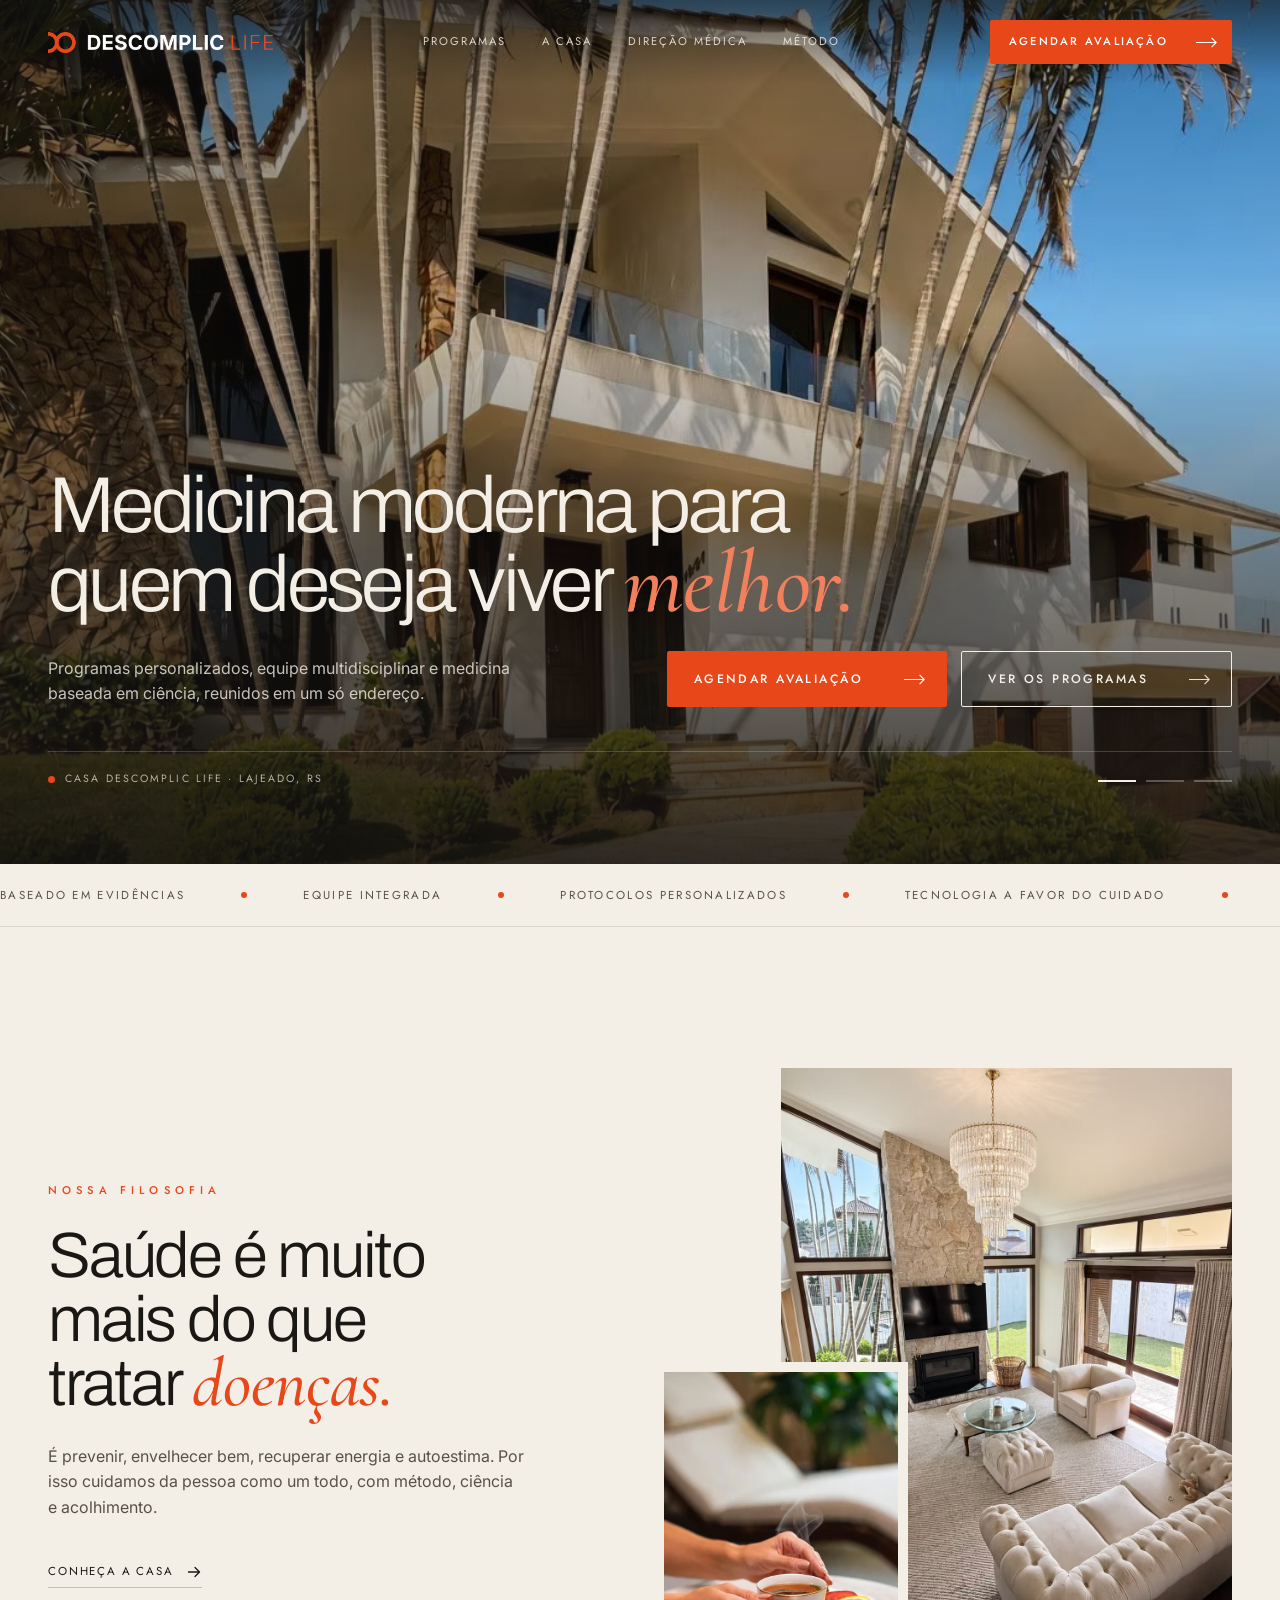
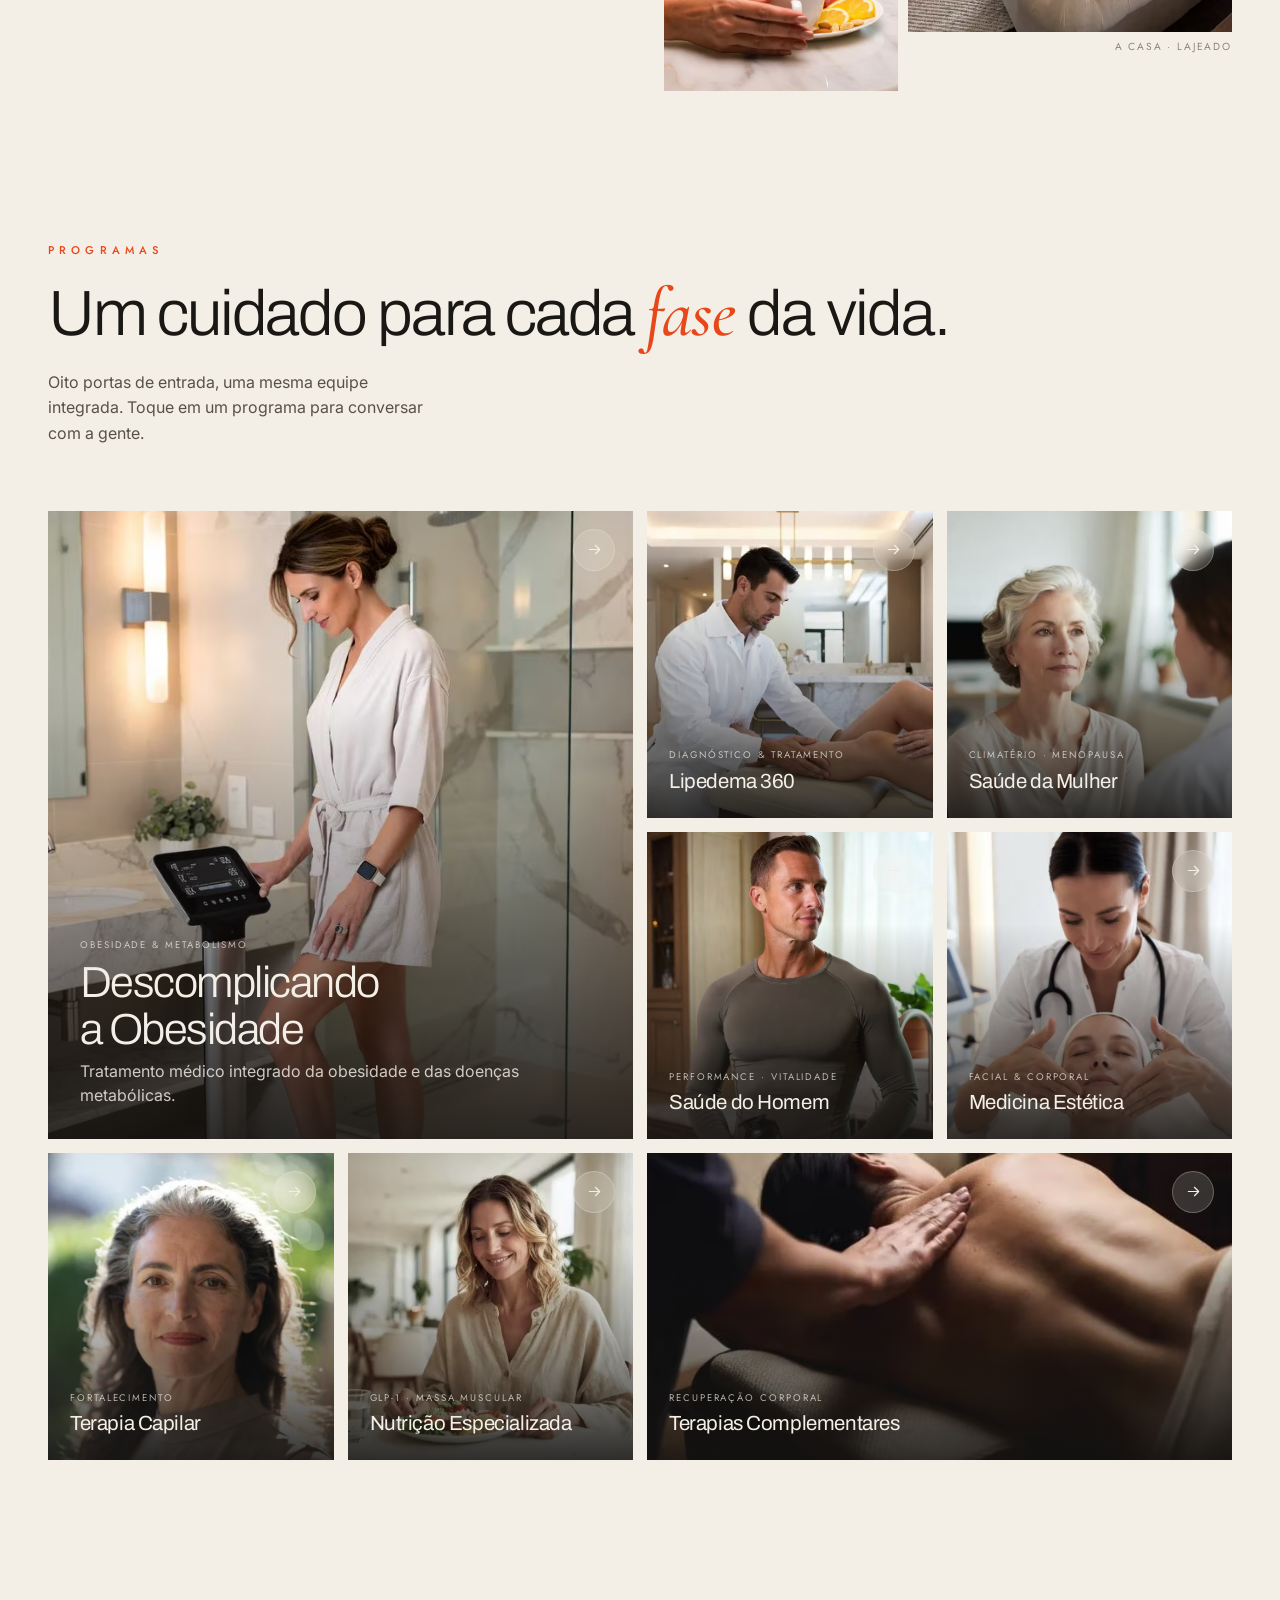
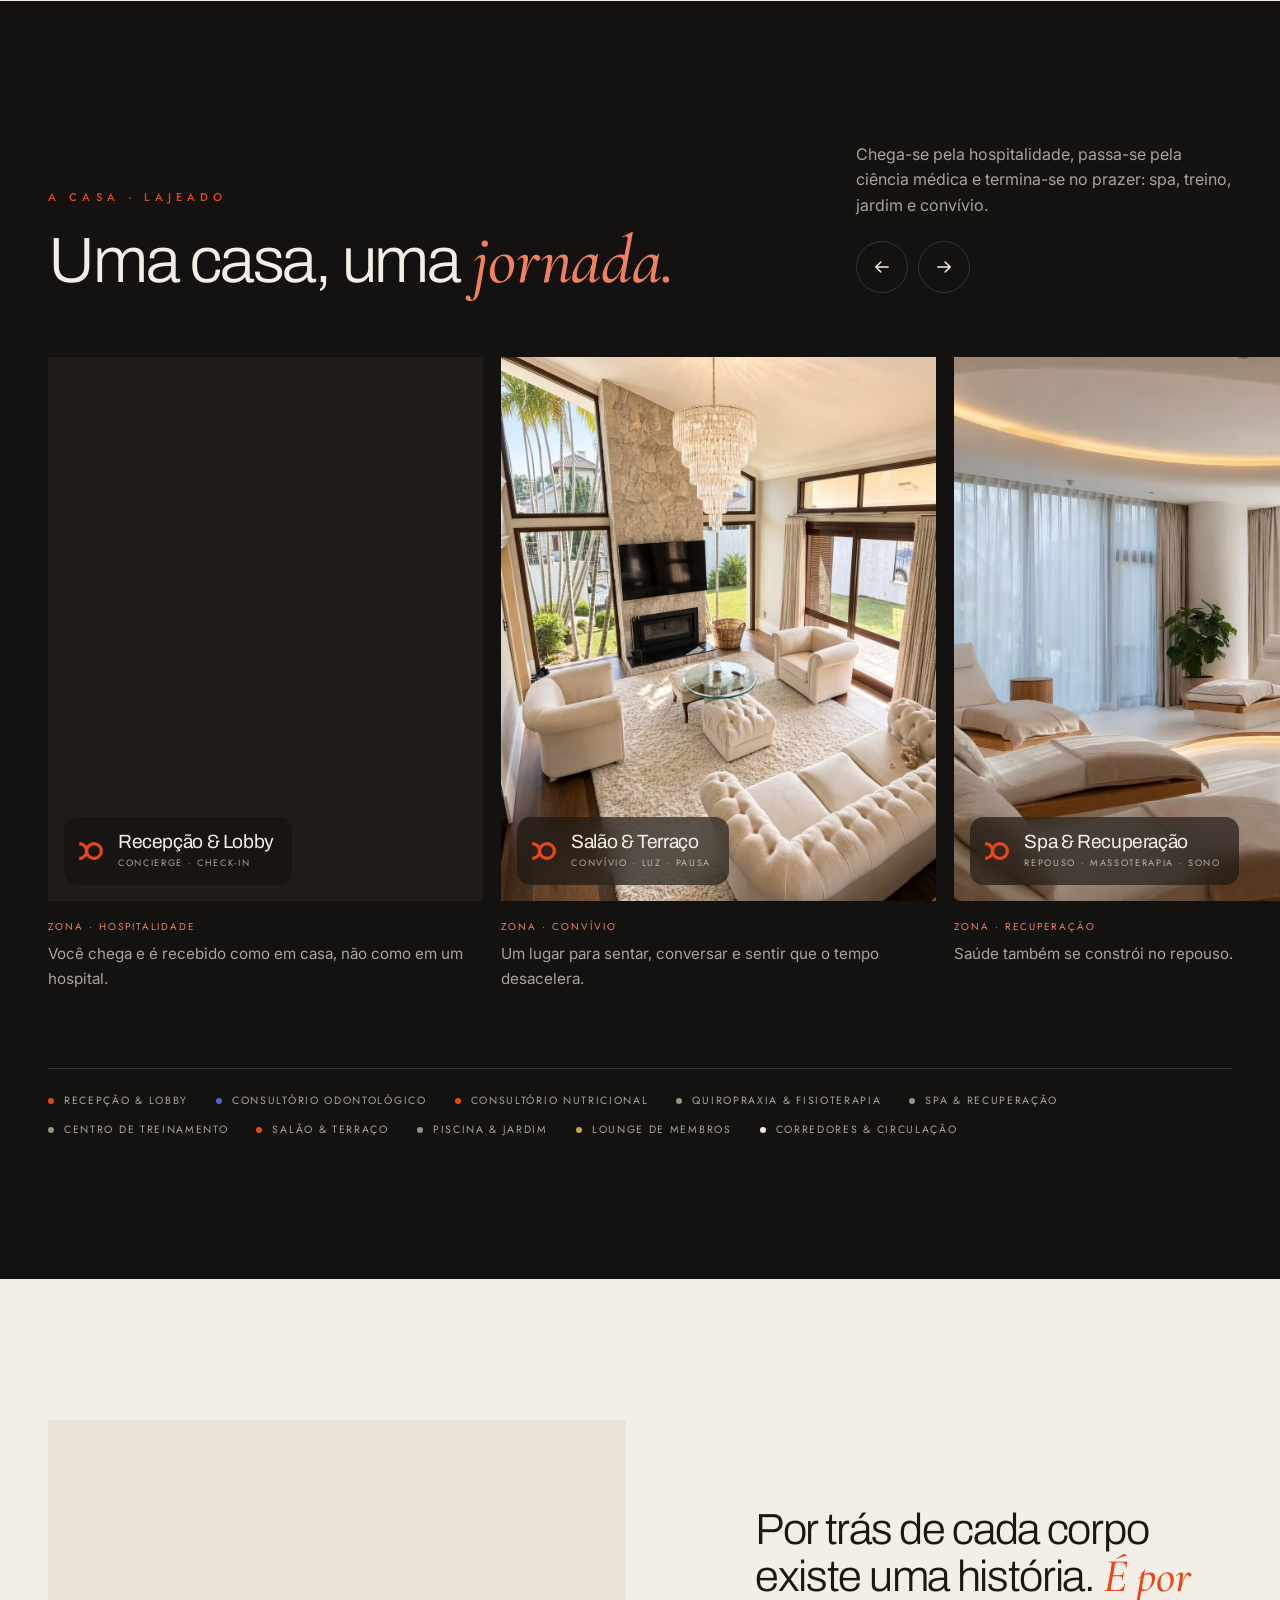
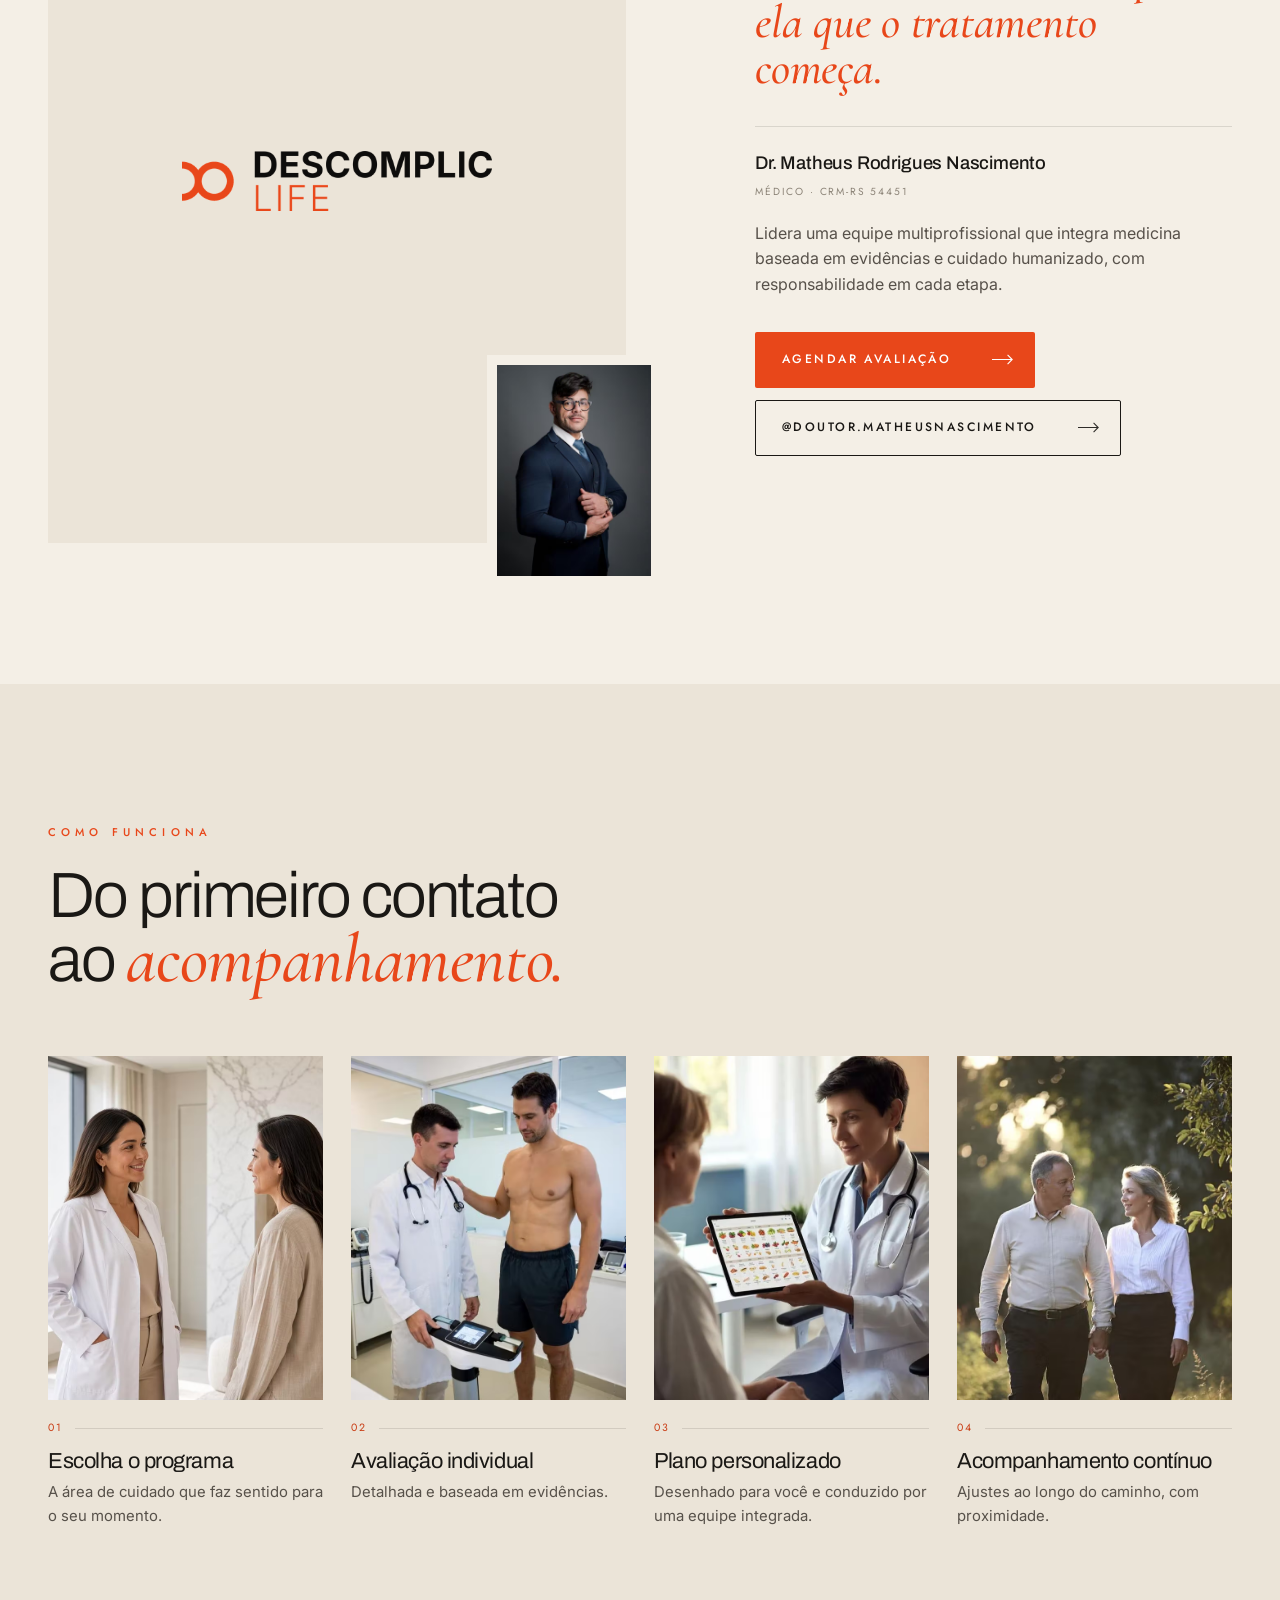
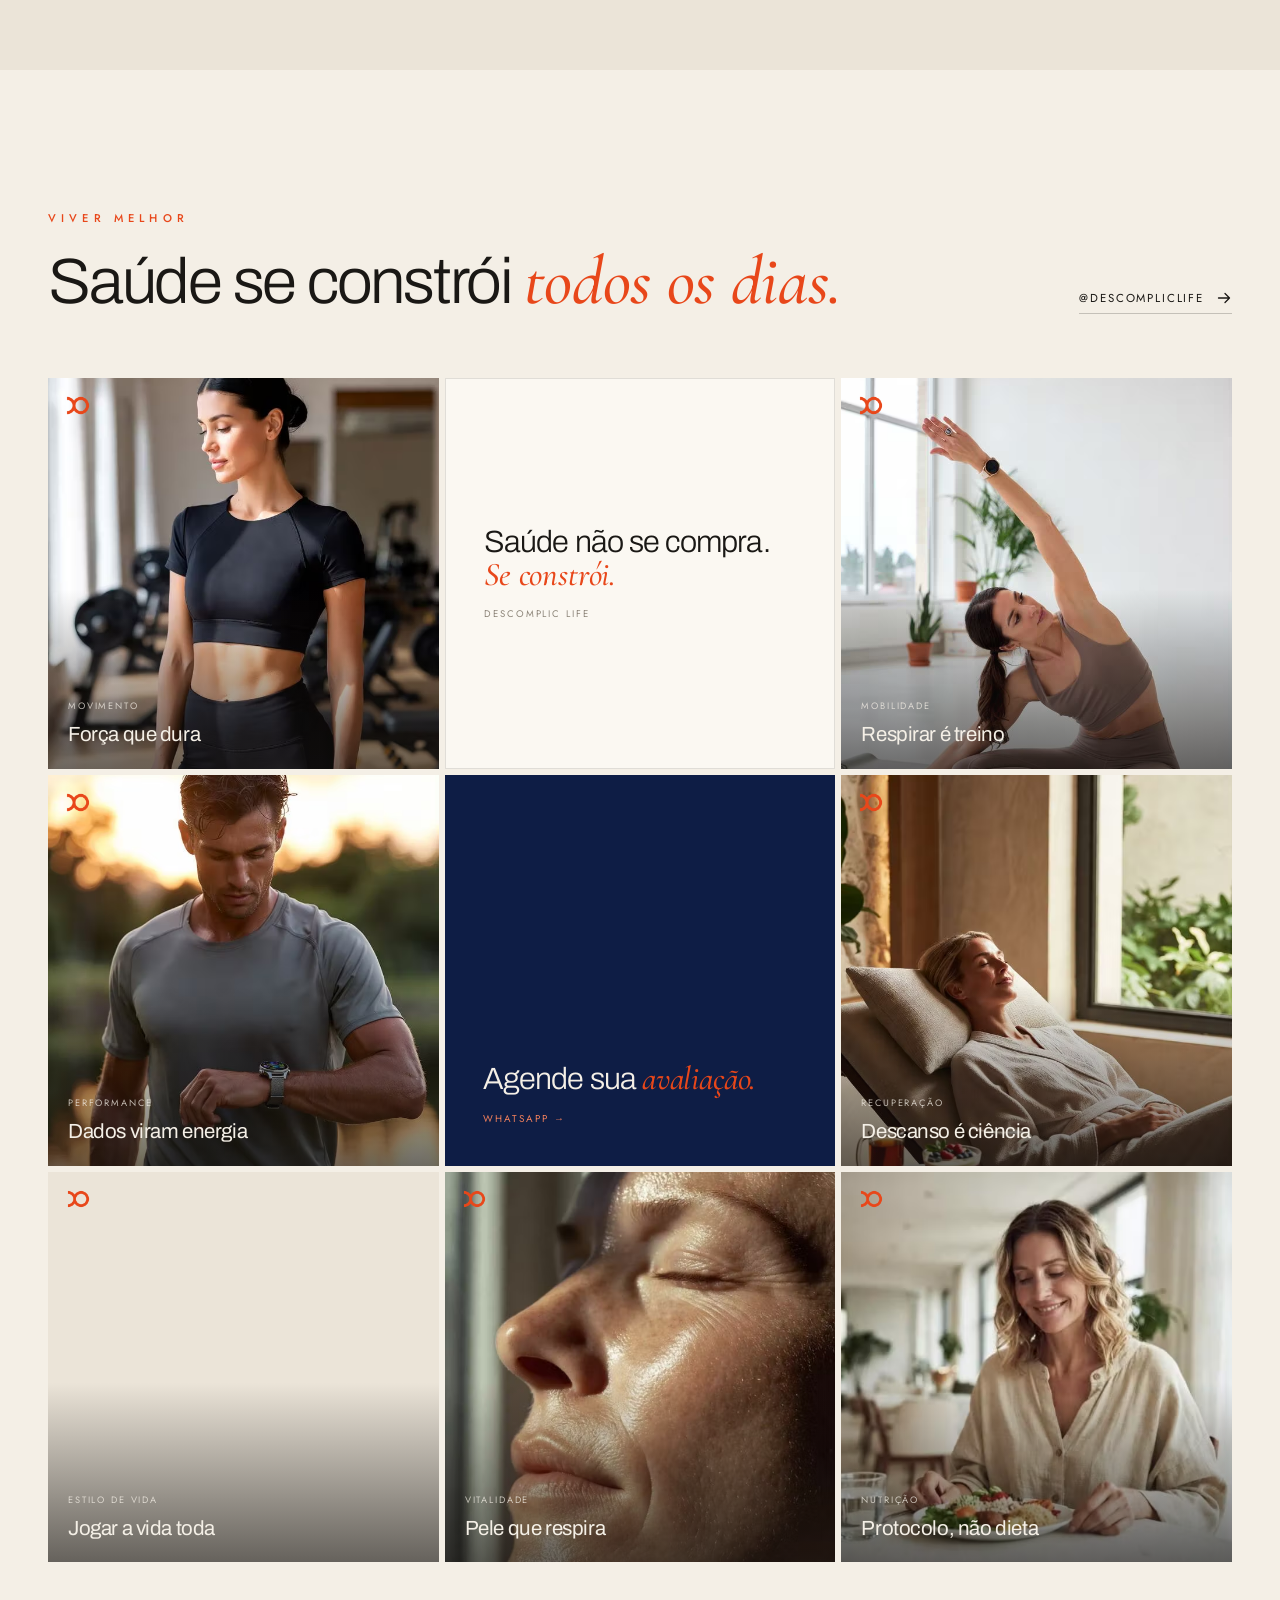
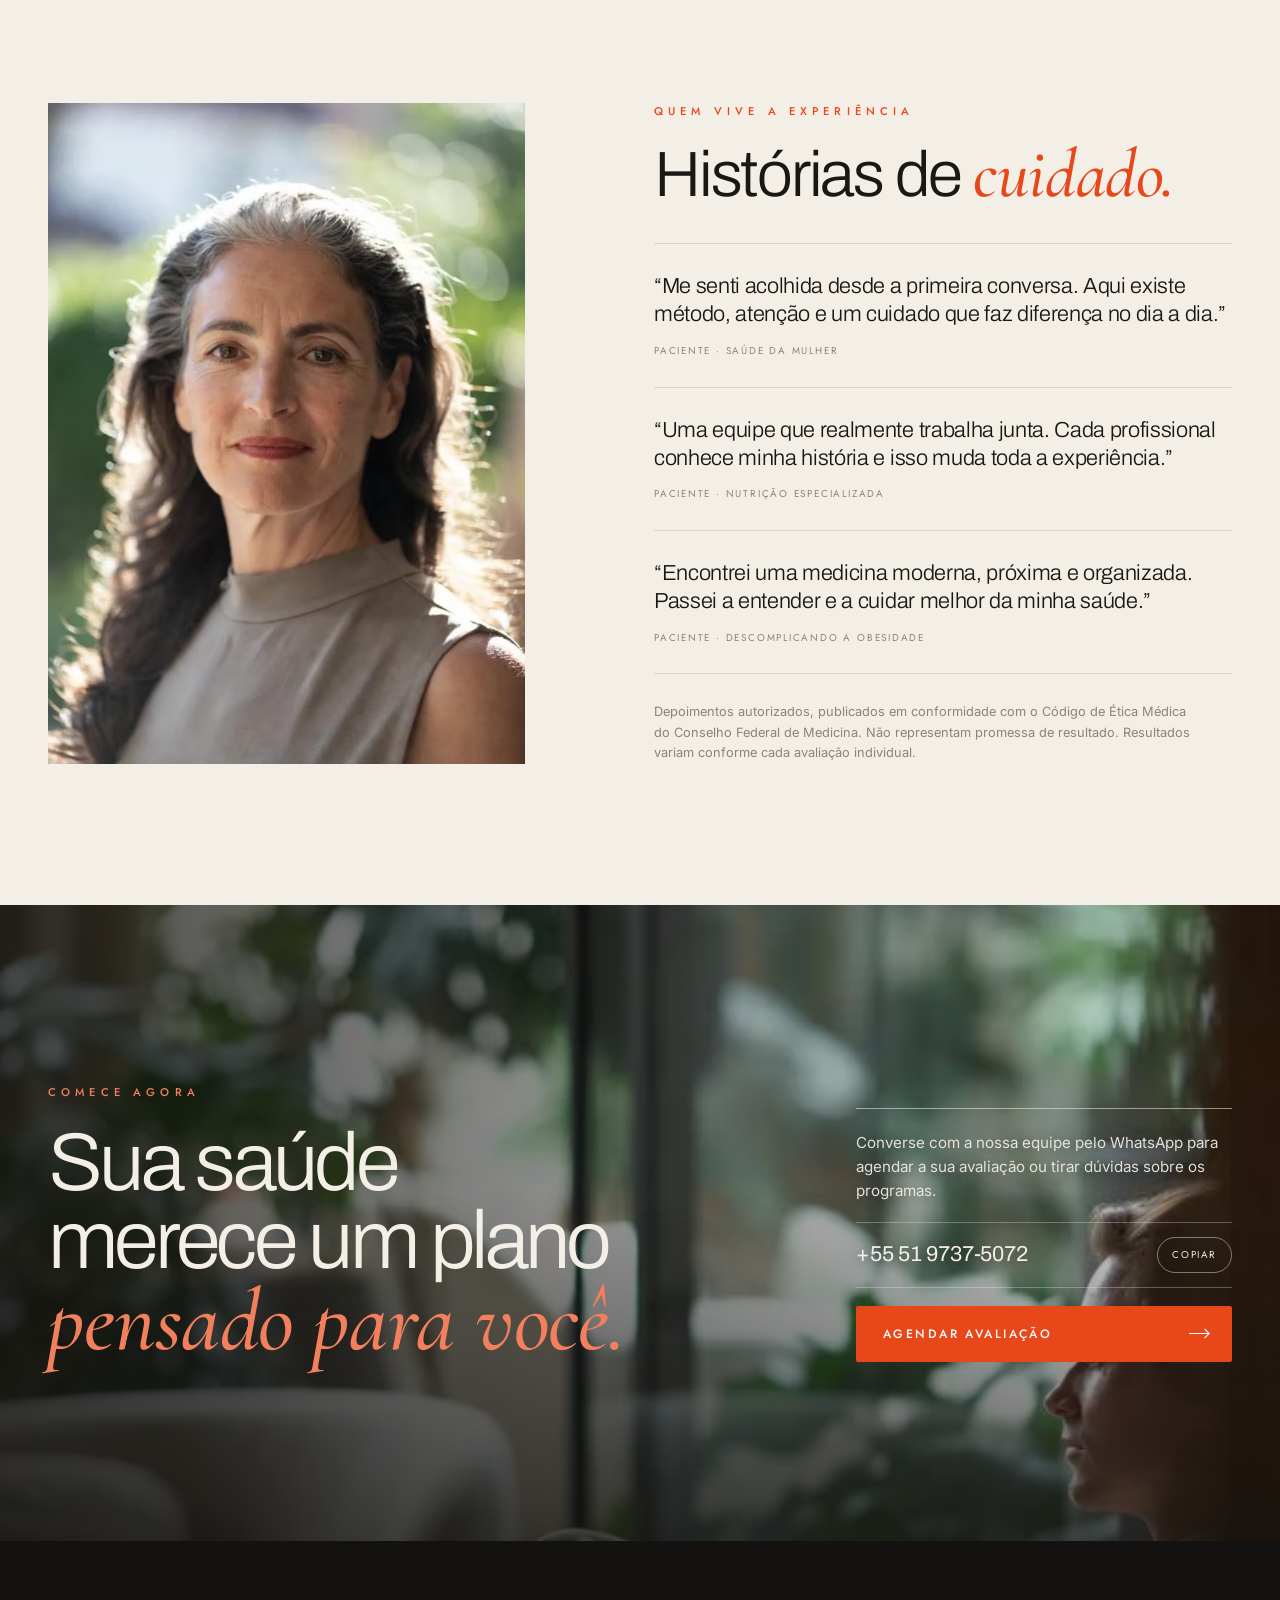
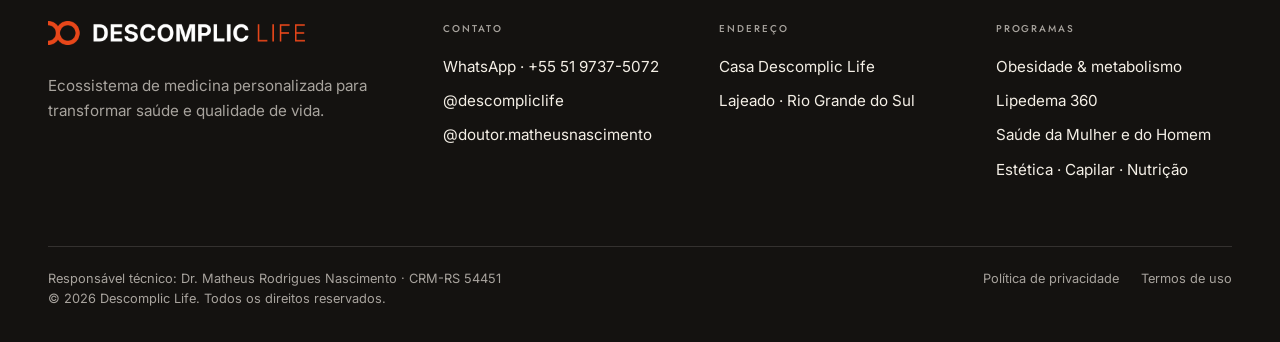
==== index.html @ bb2213dc "Imagens AVIF, SEO, favicon e páginas legais - Fotos em AVIF com JPG de reserva (3,5 MB -> 1,7 MB) - " ====
<!DOCTYPE html>
<html lang="pt-BR">
<head>
<meta charset="utf-8">
<meta name="viewport" content="width=device-width, initial-scale=1, viewport-fit=cover">
<title>Descomplic Life</title>
<meta name="description" content="Descomplic Life, em Lajeado (RS). Medicina personalizada, oito programas especializados e equipe multidisciplinar sob direção médica do Dr. Matheus Rodrigues Nascimento, CRM-RS 54451.">
<link rel="canonical" href="https://www.descompliclife.com/">
<link rel="icon" type="image/png" href="favicon.png">
<link rel="apple-touch-icon" href="apple-touch-icon.png">
<meta name="theme-color" content="#F4EFE6">
<meta property="og:type" content="website">
<meta property="og:locale" content="pt_BR">
<meta property="og:site_name" content="Descomplic Life">
<meta property="og:title" content="Descomplic Life">
<meta property="og:description" content="Descomplic Life, em Lajeado (RS). Medicina personalizada, oito programas especializados e equipe multidisciplinar sob direção médica do Dr. Matheus Rodrigues Nascimento, CRM-RS 54451.">
<meta property="og:url" content="https://www.descompliclife.com/">
<meta property="og:image" content="https://www.descompliclife.com/og-image.jpg">
<meta property="og:image:width" content="1200">
<meta property="og:image:height" content="630">
<meta property="og:image:alt" content="Fachada da Casa Descomplic Life em Lajeado, RS">
<meta name="twitter:card" content="summary_large_image">
<script type="application/ld+json">
{"@context":"https://schema.org","@type":"MedicalClinic","name":"Descomplic Life","url":"https://www.descompliclife.com/","image":"https://www.descompliclife.com/og-image.jpg","logo":"https://www.descompliclife.com/img/logo-s-light.png","description":"Descomplic Life, em Lajeado (RS). Medicina personalizada, oito programas especializados e equipe multidisciplinar sob direção médica do Dr. Matheus Rodrigues Nascimento, CRM-RS 54451.","telephone":"+55-51-9737-5072","taxID":"49.398.903/0001-61","address":{"@type":"PostalAddress","addressLocality":"Lajeado","addressRegion":"RS","addressCountry":"BR"},"sameAs":["https://instagram.com/descompliclife","https://instagram.com/doutor.matheusnascimento"],"employee":{"@type":"Physician","name":"Dr. Matheus Rodrigues Nascimento","identifier":"CRM-RS 54451"}}
</script>
<link rel="preconnect" href="https://fonts.googleapis.com">
<link rel="preconnect" href="https://fonts.gstatic.com" crossorigin>
<link rel="stylesheet" href="https://fonts.googleapis.com/css2?family=Archivo:wght@300;400;500;800&family=Cormorant+Garamond:ital,wght@1,500&family=Inter:wght@400;500&family=Jost:wght@400;500&display=swap">
<style>
/* Layout: "a Casa em capítulos" — full-bleed photography carries every section; paper and onyx bands alternate;
   type follows the brand kit: Archivo light for display, one italic Instrument Serif accent in orange, mono eyebrows. */
:root{
  --paper:#F4EFE6; --paper-2:#EBE4D8; --card:#FBF8F2;
  --ink:#1A1815; --ink-2:#57514A; --muted:#8C8478; --line:rgba(26,24,21,.12);
  --onyx:#141210; --onyx-2:#1E1B18; --on-dark:#F4EFE6; --on-dark-2:rgba(244,239,230,.66); --dark-line:rgba(244,239,230,.14);
  --orange:#E8471A; --orange-deep:#C93C14; --orange-soft:#F2805C;
  --navy:#0E1D45; --sage:#6F7A5F; --gold:#B8953F;
  --display:'Archivo','Inter',system-ui,sans-serif;
  --accent:'Cormorant Garamond','Garamond','Baskerville',Georgia,serif;
  --body:'Inter',system-ui,-apple-system,'Segoe UI',sans-serif;
  --mono:'Jost','Futura','Century Gothic','Avenir Next',sans-serif;
  --ease:cubic-bezier(.22,.61,.36,1);
  --ease-out:cubic-bezier(.16,1,.3,1);
  --maxw:1320px;
  color-scheme:light;
  --sym:url([data-uri]);
}
*{box-sizing:border-box}
picture{display:contents}
[hidden]{display:none!important}
html{scroll-behavior:smooth;scroll-padding-top:80px;-webkit-text-size-adjust:100%}
body{margin:0;background:var(--paper);color:var(--ink);font-family:var(--body);font-size:16px;line-height:1.6;-webkit-font-smoothing:antialiased;overflow-x:hidden}
img{max-width:100%;display:block}
a{color:inherit}
button{font:inherit}
:focus-visible{outline:2px solid var(--orange);outline-offset:3px}
h1,h2,h3,p{margin:0}
h1,h2,h3{font-weight:300;text-wrap:balance}
.wrap{max-width:var(--maxw);margin:0 auto;padding-left:max(20px,env(safe-area-inset-left,0px));padding-right:max(20px,env(safe-area-inset-right,0px))}
@media (min-width:800px){.wrap{padding-left:max(48px,env(safe-area-inset-left,0px));padding-right:max(48px,env(safe-area-inset-right,0px))}}
.eyebrow{font-family:var(--mono);font-size:.7rem;font-weight:500;letter-spacing:.46em;margin-right:-.46em;text-transform:uppercase;color:var(--orange)}
.em{font-family:var(--accent);font-style:italic;font-weight:500;font-size:1.08em;line-height:.9;color:var(--orange);letter-spacing:-.005em}
.dark .em{color:var(--orange-soft)}
.h2{font-family:var(--display);font-weight:300;font-size:clamp(2.3rem,5vw,4.4rem);line-height:1;letter-spacing:-.035em}
.lede{color:var(--ink-2);font-size:clamp(1rem,1.2vw,1.12rem);max-width:34em}
.dark{background:var(--onyx);color:var(--on-dark)}
.dark .lede{color:var(--on-dark-2)}
.sec{padding-block:clamp(88px,11vw,160px)}

/* ---------- brand lock ---------- */
.sym{display:inline-block;width:30px;aspect-ratio:1297/1004;background:var(--orange);-webkit-mask:var(--sym) center/contain no-repeat;mask:var(--sym) center/contain no-repeat;flex:none}
.lock{display:inline-flex;align-items:center;gap:12px;text-decoration:none;line-height:1}
.lock img{height:21px;width:auto;max-width:none;display:block}
footer .lock img{height:24px}
.nav .lg-light,.nav.solid .lg-dark{display:none}
.nav.solid .lg-light{display:block}
@media (max-width:420px){.lock img{height:17px}}
.lock .wm{font-family:var(--display);font-size:1.02rem;letter-spacing:.01em;white-space:nowrap}
.lock .wm b{font-weight:800;letter-spacing:.06em;font-size:.86em}
.lock .wm span{font-weight:400}

/* ---------- buttons ---------- */
/* buttons: squared, label + divided arrow cell; fill sweeps in from the left on hover */
.btn{--arw:url("data:image/svg+xml,%3Csvg xmlns='http://www.w3.org/2000/svg' viewBox='0 0 24 12'%3E%3Cpath d='M0 6h22M17 1l5 5-5 5' fill='none' stroke='black' stroke-width='1.2'/%3E%3C/svg%3E");
  display:inline-flex;align-items:center;justify-content:space-between;gap:0;min-height:56px;padding:0 0 0 26px;border-radius:2px;border:1px solid transparent;
  font-family:var(--mono);font-size:.76rem;font-weight:500;letter-spacing:.2em;text-transform:uppercase;text-decoration:none;white-space:nowrap;cursor:pointer;
  background-repeat:no-repeat;background-size:0% 100%;background-position:0 0;
  transition:background-size .6s var(--ease-out),color .4s var(--ease),border-color .4s var(--ease)}
.btn{line-height:1}
.btn>*{align-self:center}
.btn svg{display:none}
.btn::after{content:"";flex:none;align-self:stretch;width:56px;margin-left:26px;border-left:1px solid rgba(255,255,255,.3);background:currentColor;
  -webkit-mask:var(--arw) 42% 50%/22px 11px no-repeat;mask:var(--arw) 42% 50%/22px 11px no-repeat;transition:-webkit-mask-position .5s var(--ease-out),mask-position .5s var(--ease-out)}
.btn:hover::after{-webkit-mask-position:62% 50%;mask-position:62% 50%}
.btn-o{background-color:var(--orange);background-image:linear-gradient(var(--orange-deep),var(--orange-deep));color:#fff}
.btn-o:hover{background-size:100% 100%}
.btn-line{border-color:currentColor;background-color:transparent;background-image:linear-gradient(var(--ink),var(--ink))}
.btn-line::after{border-left-color:currentColor;opacity:.9}
.btn-line:hover{background-size:100% 100%;border-color:var(--ink);color:var(--paper)}
.dark .btn-line,.hero .btn-line,.final .btn-line{background-image:linear-gradient(var(--on-dark),var(--on-dark))}
.dark .btn-line:hover,.hero .btn-line:hover,.final .btn-line:hover{border-color:var(--on-dark);color:var(--ink)}
.arrow-link{display:inline-flex;align-items:center;gap:12px;font-family:var(--mono);font-size:.72rem;letter-spacing:.16em;text-transform:uppercase;text-decoration:none;padding-block:6px;border-bottom:1px solid color-mix(in srgb,currentColor 22%,transparent);transition:border-color .4s var(--ease)}
.arrow-link:hover{border-bottom-color:color-mix(in srgb,currentColor 70%,transparent)}
.arrow-link svg{width:16px;height:16px;transition:transform .45s var(--ease)}
.arrow-link:hover svg{transform:translateX(6px)}

/* ---------- nav ---------- */
body::before{content:"";position:fixed;inset:0 0 auto;height:env(safe-area-inset-top,0px);z-index:70;background:var(--onyx);transition:background-color .5s var(--ease)}
body.scrolled::before{background:var(--paper)}
.nav{position:fixed;left:0;right:0;top:env(safe-area-inset-top,0px);z-index:60;color:var(--on-dark);transition:background-color .5s var(--ease),color .5s var(--ease),box-shadow .5s var(--ease)}
.nav::before{content:"";position:absolute;inset:0;background:linear-gradient(to bottom,rgba(20,18,16,.55),rgba(20,18,16,0));pointer-events:none;transition:opacity .5s}
.nav .row{position:relative;display:flex;align-items:center;justify-content:space-between;gap:24px;height:84px;transition:height .5s var(--ease)}
.nav .links{display:flex;gap:36px}
.nav .links a{font-family:var(--mono);font-size:.7rem;letter-spacing:.18em;text-transform:uppercase;text-decoration:none;position:relative;padding-block:8px;opacity:.86;transition:opacity .3s}
.nav .links a::after{content:"";position:absolute;left:0;right:0;bottom:2px;height:1px;background:currentColor;transform:scaleX(0);transform-origin:right;transition:transform .5s var(--ease)}
.nav .links a:hover{opacity:1}.nav .links a:hover::after{transform:scaleX(1);transform-origin:left}
.nav .btn{min-height:44px;padding:0 0 0 18px;font-size:.7rem}
.nav .btn::after{width:44px;margin-left:18px}
.nav.solid{background:rgba(244,239,230,.92);-webkit-backdrop-filter:blur(16px) saturate(1.3);backdrop-filter:blur(16px) saturate(1.3);color:var(--ink);box-shadow:0 1px 0 var(--line)}
.nav.solid::before{opacity:0}
.nav.solid .row{height:70px}
.menu-btn{display:none;width:46px;height:46px;border-radius:50%;border:1px solid currentColor;background:transparent;color:inherit;align-items:center;justify-content:center;cursor:pointer}
.menu-btn i{display:block;width:16px;height:1px;background:currentColor;box-shadow:0 -5px 0 currentColor,0 5px 0 currentColor}
.menu-btn[aria-expanded="true"] i{box-shadow:none;transform:rotate(45deg)}
.sheet{position:fixed;inset:0;z-index:55;background:var(--onyx);color:var(--on-dark);padding:calc(110px + env(safe-area-inset-top,0px)) max(24px,env(safe-area-inset-right,0px)) calc(32px + env(safe-area-inset-bottom,0px)) max(24px,env(safe-area-inset-left,0px));display:flex;flex-direction:column;gap:8px}
.sheet a.l{font-family:var(--display);font-weight:300;font-size:2.2rem;letter-spacing:-.03em;text-decoration:none;padding-block:12px;border-bottom:1px solid var(--dark-line)}
.sheet .btn{margin-top:auto}
@media (max-width:960px){.nav .links,.nav .row>.btn{display:none}.menu-btn{display:inline-flex}}

/* ---------- hero ---------- */
.hero{position:relative;height:clamp(640px,96svh,940px);color:var(--on-dark);background:var(--onyx);overflow:hidden;isolation:isolate}
.slides{position:absolute;inset:0;z-index:-2}
.slide{position:absolute;inset:0;opacity:0;transition:opacity 1.6s var(--ease)}
.slide.on{opacity:1}
.slide img{position:absolute;left:0;top:0;width:100%;height:100%;object-fit:cover;transform:scale(1.04);transform-origin:50% 70%}
.slide img{object-position:var(--pos,center)}
@media (max-width:700px){.slide img{transform-origin:50% 30%;object-position:var(--mpos,center)}}
.slide.on img{animation:kb 9s linear both}
@keyframes kb{from{transform:scale(1.12)}to{transform:scale(1.02)}}
.hero::after{content:"";position:absolute;inset:0;z-index:-1;background:
  linear-gradient(to top,rgba(20,18,16,.88) 0%,rgba(20,18,16,.5) 34%,rgba(20,18,16,.08) 62%,rgba(20,18,16,.3) 100%),
  linear-gradient(to right,rgba(20,18,16,.45),rgba(20,18,16,0) 60%)}
.hero .inner{height:100%;display:flex;flex-direction:column;justify-content:flex-end;padding-bottom:clamp(40px,6vw,72px)}
.chip{display:inline-flex;align-items:center;gap:10px;align-self:flex-start;padding:9px 16px;border-radius:999px;border:1px solid rgba(244,239,230,.28);background:rgba(20,18,16,.25);-webkit-backdrop-filter:blur(10px);backdrop-filter:blur(10px);font-family:var(--mono);font-size:.66rem;letter-spacing:.2em;text-transform:uppercase}
.chip::before{content:"";width:7px;height:7px;border-radius:50%;background:var(--orange)}
.hero h1{font-family:var(--display);font-weight:300;font-size:clamp(2.9rem,6.2vw,5.8rem);line-height:.95;letter-spacing:-.045em;margin-top:22px;max-width:13em}
.hero h1 .em{font-size:1.12em;color:var(--orange-soft)}
.hero .row2{display:flex;flex-wrap:wrap;align-items:flex-end;justify-content:space-between;gap:24px 48px;margin-top:28px}
.hero .sub{max-width:30em;color:rgba(244,239,230,.8);font-size:clamp(1rem,1.25vw,1.1rem)}
.hero .ctas{display:flex;flex-wrap:wrap;gap:14px}
.hero .meta{display:flex;align-items:center;justify-content:space-between;gap:24px;margin-top:clamp(28px,3.6vw,44px);padding-top:16px;border-top:1px solid rgba(244,239,230,.2);font-family:var(--mono);font-size:.66rem;letter-spacing:.18em;text-transform:uppercase;color:rgba(244,239,230,.7)}
.dots{display:flex;gap:10px;align-items:center}
.dots button{width:38px;height:24px;padding:0;border:0;background:none;cursor:pointer;position:relative}
.dots button::before{content:"";position:absolute;left:0;right:0;top:50%;height:2px;background:rgba(244,239,230,.3)}
.dots button::after{content:"";position:absolute;left:0;top:50%;height:2px;width:0;background:var(--on-dark)}
.dots button.on::after{animation:fill 6.5s linear forwards}
@keyframes fill{to{width:100%}}
@media (max-width:640px){.hero .meta .cap #slideCap,.hero .meta .cap>span+span{display:none}.hero .meta>span:nth-child(2){display:none}.hero .ctas{width:100%}.hero .ctas .btn{flex:1 1 100%}}
@media (prefers-reduced-motion:no-preference){
  .hero h1,.hero .row2,.hero .meta{animation:up 1.2s var(--ease-out) both}
  .hero .row2{animation-delay:.16s}.hero .meta{animation-delay:.3s}
}
@keyframes up{from{opacity:0;transform:translateY(26px)}to{opacity:1;transform:none}}

/* ---------- marquee ---------- */
.marq{border-bottom:1px solid var(--line);overflow:hidden;background:var(--paper)}
.marq .track{display:flex;width:max-content;gap:56px;padding-block:22px;animation:mq 46s linear infinite}
.marq span{font-family:var(--mono);font-size:.72rem;letter-spacing:.2em;text-transform:uppercase;color:var(--ink-2);display:inline-flex;align-items:center;gap:56px;white-space:nowrap}
.marq span::after{content:"";width:6px;height:6px;border-radius:50%;background:var(--orange)}
@keyframes mq{to{transform:translateX(-50%)}}

/* ---------- welcome ---------- */
.welcome .grid{display:grid;grid-template-columns:repeat(12,minmax(0,1fr));column-gap:28px;row-gap:56px;align-items:center}
.welcome .txt{grid-column:1/6;min-width:0}
.welcome .h2{margin-top:24px}
.welcome .lede{margin-top:28px}
.welcome .txt .arrow-link{margin-top:36px}
.welcome .pics{grid-column:7/13;position:relative;min-width:0;padding-bottom:12%}
.welcome .p1{width:78%;margin-left:auto;aspect-ratio:4/5;overflow:hidden}
.welcome .p2{position:absolute;left:0;bottom:0;width:44%;aspect-ratio:3/4;overflow:hidden;border:10px solid var(--paper)}
.welcome .pics img{width:100%;height:100%;object-fit:cover}
.welcome .tag{position:absolute;right:0;top:calc(100% - 12% + 14px);font-family:var(--mono);font-size:.64rem;letter-spacing:.18em;text-transform:uppercase;color:var(--muted)}
@media (max-width:900px){.welcome .txt,.welcome .pics{grid-column:1/-1}}

/* reveal: images ease in from a slight zoom; content is visible at rest */
.zoom{overflow:hidden}
.zoom img{transition:transform 1.6s var(--ease-out)}
.js .zoom:not(.seen) img{transform:scale(1.1)}

/* ---------- programs ---------- */
.programs .head{display:flex;flex-wrap:wrap;align-items:flex-end;justify-content:space-between;gap:24px 48px;margin-bottom:clamp(40px,5vw,64px)}
.programs .head .h2{margin-top:22px}
.programs .head .lede{max-width:24em}
.pgrid{display:grid;grid-template-columns:repeat(4,minmax(0,1fr));grid-auto-rows:clamp(240px,24vw,340px);gap:14px}
.pc{position:relative;overflow:hidden;text-decoration:none;color:var(--on-dark);background:var(--onyx);isolation:isolate}
.pc img{position:absolute;inset:0;width:100%;height:100%;object-fit:cover;z-index:-2;transition:transform 1.4s var(--ease-out)}
.pc::after{content:"";position:absolute;inset:0;z-index:-1;background:linear-gradient(to top,rgba(20,18,16,.86) 0%,rgba(20,18,16,.3) 42%,rgba(20,18,16,0) 70%);transition:background-color .6s}
.pc .in{position:absolute;inset:auto 0 0 0;padding:22px 22px 20px;display:grid;gap:6px}
.pc .k{font-family:var(--mono);font-size:.6rem;letter-spacing:.2em;text-transform:uppercase;color:rgba(244,239,230,.72)}
.pc h3{font-family:var(--display);font-weight:400;font-size:clamp(1.2rem,1.6vw,1.5rem);line-height:1.08;letter-spacing:-.02em}
.pc .d{font-size:.88rem;line-height:1.5;color:rgba(244,239,230,.82);max-height:0;opacity:0;overflow:hidden;transition:max-height .6s var(--ease),opacity .5s var(--ease)}
.pc .go{position:absolute;top:18px;right:18px;width:42px;height:42px;border-radius:50%;display:grid;place-items:center;background:rgba(244,239,230,.16);-webkit-backdrop-filter:blur(8px);backdrop-filter:blur(8px);border:1px solid rgba(244,239,230,.28);transition:background-color .4s,transform .5s var(--ease)}
.pc .go svg{width:15px;height:15px}
.pc:hover img{transform:scale(1.06)}
.pc:hover .d,.pc:focus-visible .d{max-height:6em;opacity:1}
.pc:hover .go{background:var(--orange);border-color:var(--orange);transform:rotate(-45deg)}
.pc.big{grid-column:span 2;grid-row:span 2}
.pc.wide{grid-column:span 2}
.pc.big h3{font-size:clamp(1.9rem,3.4vw,3.2rem);font-weight:300;letter-spacing:-.035em}
.pc.big .in{padding:32px}
.pc.big .d{max-height:none;opacity:1;font-size:1rem;max-width:28em}
.pc .flag{justify-self:start;margin-bottom:8px;font-family:var(--mono);font-size:.6rem;letter-spacing:.18em;text-transform:uppercase;padding:7px 12px;border-radius:999px;background:var(--orange);color:#fff}
.ptile{background:var(--card);border:1px solid var(--line);padding:26px;display:flex;flex-direction:column;justify-content:space-between;gap:20px;text-decoration:none}
.ptile p{font-family:var(--display);font-weight:300;font-size:clamp(1.35rem,1.9vw,1.75rem);line-height:1.12;letter-spacing:-.025em}
.ptile .arrow-link{align-self:flex-start;color:var(--orange-deep)}
@media (max-width:1000px){.pgrid{grid-template-columns:repeat(2,minmax(0,1fr));grid-auto-rows:clamp(220px,52vw,320px)}.pc.big{grid-row:span 2}}
@media (max-width:560px){.pgrid{gap:10px;grid-auto-rows:62vw}.pc .in{padding:14px 14px 14px}.pc h3{font-size:1.08rem}.pc .go{width:34px;height:34px;top:10px;right:10px}.pc.big{grid-row:span 2}.pc.big .in{padding:20px}.ptile{padding:18px}.ptile p{font-size:1.15rem}}
@media (hover:none){.pc .d{display:none}.pc.big .d{display:block}}

/* ---------- a casa ---------- */
.casa .head{display:grid;grid-template-columns:repeat(12,minmax(0,1fr));column-gap:28px;row-gap:24px;align-items:end;margin-bottom:clamp(40px,5vw,64px)}
.casa .head .t{grid-column:1/8}
.casa .head .h2{margin-top:22px}
.casa .head .side{grid-column:9/13;display:grid;gap:22px}
.rail-ctrl{display:flex;gap:10px}
.rail-ctrl button{width:52px;height:52px;border-radius:50%;border:1px solid var(--dark-line);background:transparent;color:var(--on-dark);display:grid;place-items:center;cursor:pointer;transition:background-color .35s,border-color .35s,color .35s}
.rail-ctrl button:hover{background:var(--on-dark);color:var(--ink);border-color:var(--on-dark)}
.rail-ctrl svg{width:18px;height:18px}
@media (max-width:900px){.casa .head .t,.casa .head .side{grid-column:1/-1}}
.rail{display:flex;gap:18px;overflow-x:auto;scroll-snap-type:x mandatory;scrollbar-width:none;padding-left:max(20px,env(safe-area-inset-left,0px));padding-right:max(20px,env(safe-area-inset-right,0px));scroll-padding-left:max(20px,env(safe-area-inset-left,0px))}
@media (min-width:800px){.rail{padding-left:max(48px,calc((100vw - var(--maxw))/2 + 48px));padding-right:48px;scroll-padding-left:max(48px,calc((100vw - var(--maxw))/2 + 48px))}}
.rail::-webkit-scrollbar{display:none}
.room{flex:0 0 clamp(280px,34vw,500px);scroll-snap-align:start;margin:0}
.room .ph{position:relative;aspect-ratio:4/5;overflow:hidden;background:var(--onyx-2)}
.room.wide{flex-basis:clamp(300px,52vw,780px)}
.room.wide .ph{aspect-ratio:auto;height:100%;min-height:0}
.room .ph img{width:100%;height:100%;object-fit:cover;transition:transform 1.4s var(--ease-out)}
.room:hover .ph img{transform:scale(1.04)}
.room .label{position:absolute;left:16px;bottom:16px;display:flex;align-items:center;gap:14px;padding:14px 18px 14px 14px;border-radius:14px;background:rgba(20,18,16,.62);-webkit-backdrop-filter:blur(14px);backdrop-filter:blur(14px);max-width:calc(100% - 32px)}
.room .label .sym{width:26px}
.room .label b{display:block;font-family:var(--display);font-weight:400;font-size:1.2rem;letter-spacing:-.02em;line-height:1.1}
.room .label small{display:block;margin-top:4px;font-family:var(--mono);font-size:.58rem;letter-spacing:.18em;text-transform:uppercase;color:var(--on-dark-2)}
.room figcaption{margin-top:18px;display:grid;gap:8px;max-width:32em}
.room figcaption .z{font-family:var(--mono);font-size:.62rem;letter-spacing:.2em;text-transform:uppercase;color:var(--orange-soft)}
.room figcaption p{color:var(--on-dark-2);font-size:.95rem}
.rooms-list{margin-top:clamp(48px,6vw,80px);padding-top:24px;border-top:1px solid var(--dark-line);display:flex;flex-wrap:wrap;gap:12px 28px;font-family:var(--mono);font-size:.66rem;letter-spacing:.16em;text-transform:uppercase;color:var(--on-dark-2)}
.rooms-list li{list-style:none;display:flex;align-items:center;gap:10px}
.rooms-list li::before{content:"";width:6px;height:6px;border-radius:50%;background:var(--c,var(--orange))}
.rooms-list{padding-left:0;margin-bottom:0}

/* ---------- doctor ---------- */
.doc .grid{display:grid;grid-template-columns:repeat(12,minmax(0,1fr));column-gap:28px;row-gap:56px;align-items:center}
.doc .pics{grid-column:1/7;position:relative;min-width:0}
.doc .plate{aspect-ratio:4/5;background:var(--paper-2);color:var(--ink);display:flex;flex-direction:column;align-items:center;justify-content:center;gap:clamp(22px,3vw,36px);padding:8%;text-align:center}
.doc .plate img{width:min(64%,420px);height:auto}
.doc .plate .wm{font-family:var(--display);font-size:clamp(1.3rem,2.4vw,2rem);letter-spacing:.01em;white-space:nowrap}
.doc .plate .wm b{font-weight:800;letter-spacing:.06em;font-size:.86em}
.doc .plate .wm span{font-weight:400}
.doc .plate small{font-family:var(--mono);font-size:.66rem;letter-spacing:.4em;margin-right:-.4em;text-transform:uppercase;color:var(--on-dark-2)}
.doc .main{aspect-ratio:4/5;overflow:hidden;background:#3a3c41}
.doc .main img{width:100%;height:100%;object-fit:cover;object-position:center 15%}
.doc .side{position:absolute;right:-6%;bottom:-6%;width:30%;aspect-ratio:3/4;overflow:hidden;border:10px solid var(--paper);background:#3a3c41}
.doc .side img{width:100%;height:100%;object-fit:cover;object-position:center 10%}
.doc .badge{position:absolute;left:18px;top:18px;font-family:var(--mono);font-size:.6rem;letter-spacing:.18em;text-transform:uppercase;padding:8px 13px;border-radius:999px;background:rgba(20,18,16,.55);color:var(--on-dark);-webkit-backdrop-filter:blur(10px);backdrop-filter:blur(10px)}
.doc .txt{grid-column:8/13;min-width:0}
.doc blockquote{margin:0;font-family:var(--display);font-weight:300;font-size:clamp(1.9rem,3.4vw,3rem);line-height:1.06;letter-spacing:-.03em}
.doc .who{margin-top:34px;padding-top:22px;border-top:1px solid var(--line)}
.doc .who b{display:block;font-family:var(--display);font-weight:500;font-size:1.15rem;letter-spacing:-.01em}
.doc .who span{display:block;margin-top:6px;font-family:var(--mono);font-size:.64rem;letter-spacing:.18em;text-transform:uppercase;color:var(--muted)}
.doc .bio{margin-top:20px;color:var(--ink-2);max-width:32em}
.doc .ctas{margin-top:34px;display:flex;flex-wrap:wrap;gap:12px}
@media (max-width:900px){.doc .pics,.doc .txt{grid-column:1/-1}.doc .pics{margin-right:6%}.doc .plate{aspect-ratio:4/3}}

/* ---------- method ---------- */
.method{background:var(--paper-2)}
.method .h2{margin-top:22px;max-width:12em}
.steps{list-style:none;margin:clamp(44px,5vw,72px) 0 0;padding:0;display:grid;grid-template-columns:repeat(4,minmax(0,1fr));gap:28px}
.steps li{min-width:0}
.steps .ph{aspect-ratio:4/5;overflow:hidden;background:var(--paper)}
.steps .ph img{width:100%;height:100%;object-fit:cover}
.steps .n{margin-top:20px;display:flex;align-items:center;gap:12px;font-family:var(--mono);font-size:.66rem;letter-spacing:.2em;color:var(--orange-deep)}
.steps .n::after{content:"";flex:1;height:1px;background:var(--line)}
.steps h3{margin-top:12px;font-family:var(--display);font-weight:400;font-size:clamp(1.25rem,1.7vw,1.5rem);line-height:1.12;letter-spacing:-.02em}
.steps p{margin-top:8px;color:var(--ink-2);font-size:.93rem}
@media (max-width:900px){.steps{grid-template-columns:repeat(2,minmax(0,1fr));row-gap:44px}}
@media (max-width:480px){.steps{gap:16px;row-gap:36px}.steps p{font-size:.86rem}}

/* ---------- feed (lifestyle) ---------- */
.feed .head{display:flex;flex-wrap:wrap;justify-content:space-between;align-items:flex-end;gap:24px;margin-bottom:clamp(40px,5vw,64px)}
.feed .h2{margin-top:22px;max-width:13em}
.fgrid{display:grid;grid-template-columns:repeat(3,minmax(0,1fr));gap:6px}
.ft{position:relative;aspect-ratio:1/1;overflow:hidden;background:var(--paper-2);color:var(--on-dark);text-decoration:none;isolation:isolate}
.ft img{position:absolute;inset:0;width:100%;height:100%;object-fit:cover;z-index:-2;transition:transform 1.4s var(--ease-out)}
.ft:hover img{transform:scale(1.05)}
.ft.photo::after{content:"";position:absolute;inset:0;z-index:-1;background:linear-gradient(to top,rgba(20,18,16,.62),rgba(20,18,16,0) 46%)}
.ft .sym{position:absolute;top:18px;left:18px;width:24px}
.ft .cap{position:absolute;left:20px;right:20px;bottom:18px}
.ft .cap small{display:block;font-family:var(--mono);font-size:.58rem;letter-spacing:.2em;text-transform:uppercase;opacity:.75}
.ft .cap b{display:block;margin-top:4px;font-family:var(--display);font-weight:400;font-size:clamp(1rem,1.6vw,1.35rem);letter-spacing:-.02em}
.ft.paper{background:var(--card);color:var(--ink);border:1px solid var(--line);display:flex;flex-direction:column;justify-content:center;padding:clamp(20px,3vw,40px)}
.ft.paper .q{font-family:var(--display);font-weight:300;font-size:clamp(1.3rem,2.4vw,2.2rem);line-height:1.08;letter-spacing:-.03em}
.ft.paper small{margin-top:16px;font-family:var(--mono);font-size:.6rem;letter-spacing:.2em;text-transform:uppercase;color:var(--muted)}
.ft.navy{background:var(--navy);display:flex;flex-direction:column;justify-content:flex-end;padding:clamp(20px,3vw,40px)}
.ft.navy .q{font-family:var(--display);font-weight:300;font-size:clamp(1.3rem,2.4vw,2.2rem);line-height:1.08;letter-spacing:-.03em}
.ft.navy small{margin-top:16px;font-family:var(--mono);font-size:.62rem;letter-spacing:.2em;text-transform:uppercase;color:var(--orange-soft)}
@media (max-width:700px){.fgrid{grid-template-columns:repeat(2,minmax(0,1fr))}.fgrid .ft:last-child{display:none}.ft .sym{top:12px;left:12px;width:20px}.ft .cap{left:12px;right:12px;bottom:12px}.ft.paper,.ft.navy{padding:16px}.ft.paper .q,.ft.navy .q{font-size:1.1rem}}

/* ---------- voices ---------- */
.voices .grid{display:grid;grid-template-columns:repeat(12,minmax(0,1fr));column-gap:28px;row-gap:48px;align-items:stretch}
.voices .ph{grid-column:1/6;position:relative;overflow:hidden;min-height:420px}
.voices .ph img{position:absolute;inset:0;width:100%;height:100%;object-fit:cover}
.voices .list{grid-column:7/13;min-width:0;display:flex;flex-direction:column}
.voices .h2{margin-top:22px}
.voices figure{margin:0;padding-block:28px;border-bottom:1px solid var(--line)}
.voices figure:first-of-type{margin-top:36px;border-top:1px solid var(--line)}
.voices blockquote{margin:0;font-family:var(--display);font-weight:300;font-size:clamp(1.2rem,1.7vw,1.5rem);line-height:1.3;letter-spacing:-.015em}
.voices figcaption{margin-top:14px;font-family:var(--mono);font-size:.62rem;letter-spacing:.18em;text-transform:uppercase;color:var(--muted)}
.voices .disc{margin-top:28px;font-size:.8rem;color:var(--muted);max-width:42em}
@media (max-width:900px){.voices .ph,.voices .list{grid-column:1/-1}.voices .ph{min-height:0;aspect-ratio:4/3}}

/* ---------- final ---------- */
.final{position:relative;color:var(--on-dark);background:var(--onyx);isolation:isolate;overflow:hidden}
.final>img,.final>picture>img{position:absolute;inset:0;width:100%;height:100%;object-fit:cover;z-index:-2}
.final::after{content:"";position:absolute;inset:0;z-index:-1;background:linear-gradient(to top,rgba(20,18,16,.6),rgba(20,18,16,0) 55%),linear-gradient(to right,rgba(20,18,16,.78),rgba(20,18,16,.4) 55%,rgba(20,18,16,.12))}
.final .inner{padding-block:clamp(110px,14vw,200px);display:grid;grid-template-columns:repeat(12,minmax(0,1fr));column-gap:28px;row-gap:40px;align-items:end}
.final .t{grid-column:1/8;min-width:0}
.final h2{margin-top:22px;font-family:var(--display);font-weight:300;font-size:clamp(2.6rem,6.4vw,5.8rem);line-height:.96;letter-spacing:-.045em}
.final .em{color:var(--orange-soft)}
.final .box{grid-column:9/13;display:grid;gap:18px;padding:22px 0 0;border-top:1px solid rgba(244,239,230,.55)}
.final .box p{color:rgba(244,239,230,.9);font-size:.95rem;text-shadow:0 1px 14px rgba(20,18,16,.55)}
.final .phone{border-color:rgba(244,239,230,.3)}
.final .phone span{text-shadow:0 1px 14px rgba(20,18,16,.55)}
.final .copy{border-color:rgba(244,239,230,.45)}
.phone{display:flex;align-items:center;justify-content:space-between;gap:12px;padding-block:14px;border-top:1px solid var(--dark-line);border-bottom:1px solid var(--dark-line)}
.phone span{font-family:var(--display);font-size:1.35rem;letter-spacing:-.01em;user-select:all;font-variant-numeric:tabular-nums}
.copy{font-family:var(--mono);font-size:.62rem;letter-spacing:.16em;text-transform:uppercase;background:none;border:1px solid var(--dark-line);color:var(--on-dark);border-radius:999px;padding:9px 14px;cursor:pointer;transition:border-color .3s}
.copy:hover{border-color:var(--on-dark)}
@media (max-width:900px){.final .t,.final .box{grid-column:1/-1}.final::after{background:linear-gradient(to top,rgba(20,18,16,.9),rgba(20,18,16,.45))}}

/* ---------- footer ---------- */
footer{background:var(--onyx);color:var(--on-dark);padding-block:80px calc(32px + env(safe-area-inset-bottom,0px))}
footer .top{display:grid;grid-template-columns:1.5fr 1fr 1fr 1fr;gap:40px}
footer .about p{margin-top:22px;color:var(--on-dark-2);max-width:24em;font-size:.95rem}
footer h4{margin:0 0 18px;font-family:var(--mono);font-size:.62rem;font-weight:500;letter-spacing:.2em;text-transform:uppercase;color:var(--on-dark-2)}
footer ul{list-style:none;margin:0;padding:0;display:grid;gap:10px;font-size:.95rem}
footer ul a{text-decoration:none;background:linear-gradient(currentColor,currentColor) 0 100%/0 1px no-repeat;transition:background-size .4s var(--ease)}
footer ul a:hover{background-size:100% 1px}
footer .big{margin-top:72px;font-family:var(--display);font-weight:800;font-size:clamp(2.6rem,10.4vw,10.6rem);line-height:.8;letter-spacing:-.04em;color:var(--onyx-2);-webkit-text-stroke:1px rgba(244,239,230,.1);white-space:nowrap;overflow:hidden;user-select:none}
footer .big span{font-weight:300}
footer .bot{margin-top:64px;padding-top:22px;border-top:1px solid var(--dark-line);display:flex;flex-wrap:wrap;justify-content:space-between;gap:12px 32px;font-size:.8rem;color:var(--on-dark-2)}
footer .bot nav{display:flex;gap:22px}
footer .bot a{text-decoration:none}
footer .bot a:hover{text-decoration:underline}
@media (max-width:900px){footer .top{grid-template-columns:1fr 1fr}footer .about{grid-column:1/-1}}
@media (max-width:480px){footer .top{grid-template-columns:1fr}}

/* ---------- mobile bar ---------- */
.bar{position:fixed;left:0;right:0;bottom:0;z-index:50;padding:12px max(16px,env(safe-area-inset-right,0px)) calc(12px + env(safe-area-inset-bottom,0px)) max(16px,env(safe-area-inset-left,0px));background:rgba(244,239,230,.9);-webkit-backdrop-filter:blur(16px);backdrop-filter:blur(16px);box-shadow:0 -1px 0 var(--line);transform:translateY(110%);transition:transform .55s var(--ease)}
.bar.show{transform:none}
.bar .btn{width:100%}
@media (min-width:961px){.bar{display:none}}

@media (prefers-reduced-motion:reduce){*,*::before,*::after{animation:none!important;transition:none!important}html{scroll-behavior:auto}.js .zoom:not(.seen) img{transform:none}}
</style>
</head>
<body>

<svg width="0" height="0" style="position:absolute" aria-hidden="true">
  <symbol id="wa" viewBox="0 0 24 24"><path fill="currentColor" d="M12 2a10 10 0 0 0-8.6 15l-1.3 4.8 4.9-1.3A10 10 0 1 0 12 2zm0 18.3a8.3 8.3 0 0 1-4.2-1.2l-.3-.2-2.9.8.8-2.8-.2-.3A8.3 8.3 0 1 1 12 20.3zm4.6-6.2c-.3-.1-1.5-.7-1.7-.8s-.4-.1-.5.1-.6.8-.8 1-.3.2-.6.1a6.8 6.8 0 0 1-2-1.2 7.5 7.5 0 0 1-1.4-1.7c-.1-.3 0-.4.1-.5l.4-.5.3-.4v-.4l-.8-2c-.2-.5-.4-.4-.6-.4h-.5a1 1 0 0 0-.7.3 3 3 0 0 0-.9 2.2 5.2 5.2 0 0 0 1 2.5 11.7 11.7 0 0 0 4.5 4c.6.3 1.1.4 1.5.5a3.6 3.6 0 0 0 1.6.1c.5-.1 1.5-.6 1.7-1.2s.2-1.1.2-1.2z"/></symbol>
  <symbol id="arr" viewBox="0 0 16 16"><path d="M2.5 8h11M9 3.5 13.5 8 9 12.5" fill="none" stroke="currentColor" stroke-width="1.3" stroke-linecap="round" stroke-linejoin="round"/></symbol>
  <symbol id="arl" viewBox="0 0 16 16"><path d="M13.5 8h-11M7 3.5 2.5 8 7 12.5" fill="none" stroke="currentColor" stroke-width="1.3" stroke-linecap="round" stroke-linejoin="round"/></symbol>
</svg>

<header class="nav" id="nav">
  <div class="wrap row">
    <a class="lock" href="#top" aria-label="Descomplic Life, início"><img class="lg-dark" src="img/logo-h-dark.png" alt="" width="760" height="71"><img class="lg-light" src="img/logo-h-light.png" alt="" width="760" height="71"></a>
    <nav class="links" aria-label="Seções">
      <a href="#programas">Programas</a><a href="#casa">A Casa</a><a href="#direcao">Direção médica</a><a href="#metodo">Método</a>
    </nav>
    <a class="btn btn-o" href="https://wa.me/555197375072" target="_blank" rel="noopener"><svg aria-hidden="true"><use href="#wa"/></svg>Agendar avaliação</a>
    <button class="menu-btn" id="menuBtn" type="button" aria-expanded="false" aria-controls="sheet" aria-label="Abrir menu"><i></i></button>
  </div>
</header>
<div class="sheet" id="sheet" hidden>
  <a class="l" href="#programas">Programas</a><a class="l" href="#casa">A Casa</a><a class="l" href="#direcao">Direção médica</a><a class="l" href="#metodo">Método</a><a class="l" href="#contato">Contato</a>
  <a class="btn btn-o" href="https://wa.me/555197375072" target="_blank" rel="noopener"><svg aria-hidden="true"><use href="#wa"/></svg>Agendar avaliação</a>
</div>

<main id="top">
  <!-- HERO -->
  <section class="hero" aria-labelledby="h1">
    <div class="slides" aria-hidden="true">
      <div class="slide on s1" data-cap="A Casa · Fachada"><picture><source srcset="img/entrada-fachada.avif" type="image/avif"><img src="img/entrada-fachada.jpg" alt="" width="1056" height="1872" fetchpriority="high" style="--pos:center 30%;--mpos:42% center"></picture></div>
      <div class="slide" data-cap="A Casa · Sala de estar"><picture><source srcset="img/entrada-estar.avif" type="image/avif"><img src="img/entrada-estar.jpg" alt="" width="1056" height="1872" loading="lazy" style="--pos:center 50%;--mpos:center"></picture></div>
      <div class="slide" data-cap="A Casa · Lareira"><picture><source srcset="img/entrada-lareira.avif" type="image/avif"><img src="img/entrada-lareira.jpg" alt="" width="1056" height="1872" loading="lazy" style="--pos:center 58%;--mpos:62% center"></picture></div>
    </div>
    <div class="wrap inner">
      <h1 id="h1">Medicina moderna para quem deseja viver <span class="em">melhor.</span></h1>
      <div class="row2">
        <p class="sub">Programas personalizados, equipe multidisciplinar e medicina baseada em ciência, reunidos em um só endereço.</p>
        <div class="ctas">
          <a class="btn btn-o" href="https://wa.me/555197375072" target="_blank" rel="noopener"><svg aria-hidden="true"><use href="#wa"/></svg>Agendar avaliação</a>
          <a class="btn btn-line" href="#programas">Ver os programas</a>
        </div>
      </div>
      <div class="meta">
        <span class="cap"><span class="chip" style="padding:0;border:0;background:none;backdrop-filter:none;-webkit-backdrop-filter:none">Casa Descomplic Life · Lajeado, RS</span><span id="slideCap" hidden>A Casa · Fachada</span></span>
        <div class="dots" id="dots" role="group" aria-label="Imagens de destaque">
          <button type="button" class="on" aria-label="Imagem 1"></button><button type="button" aria-label="Imagem 2"></button><button type="button" aria-label="Imagem 3"></button>
        </div>
      </div>
    </div>
  </section>

  <div class="marq" aria-hidden="true">
    <div class="track">
      <span>Baseado em evidências</span><span>Equipe integrada</span><span>Protocolos personalizados</span><span>Tecnologia a favor do cuidado</span><span>Atendimento humanizado</span>
      <span>Baseado em evidências</span><span>Equipe integrada</span><span>Protocolos personalizados</span><span>Tecnologia a favor do cuidado</span><span>Atendimento humanizado</span>
    </div>
  </div>

  <!-- WELCOME -->
  <section class="sec welcome" aria-labelledby="h-wel">
    <div class="wrap grid">
      <div class="txt">
        <p class="eyebrow">Nossa filosofia</p>
        <h2 class="h2" id="h-wel">Saúde é muito mais do que tratar <span class="em">doenças.</span></h2>
        <p class="lede">É prevenir, envelhecer bem, recuperar energia e autoestima. Por isso cuidamos da pessoa como um todo, com método, ciência e acolhimento.</p>
        <a class="arrow-link" href="#casa">Conheça a Casa <svg aria-hidden="true"><use href="#arr"/></svg></a>
      </div>
      <div class="pics">
        <div class="p1 zoom"><picture><source srcset="img/casa-estar.avif" type="image/avif"><img src="img/casa-estar.jpg" alt="Sala de estar da Casa Descomplic Life, com lareira de pedra, lustre de cristal e sofás claros" width="1056" height="1872" loading="lazy" style="object-position:center 55%"></picture></div>
        <div class="p2 zoom"><picture><source srcset="img/cha.avif" type="image/avif"><img src="img/cha.jpg" alt="Mãos segurando uma xícara de chá ao lado de um prato de frutas" width="784" height="1168" loading="lazy"></picture></div>
        <span class="tag">A Casa · Lajeado</span>
      </div>
    </div>
  </section>

  <!-- PROGRAMS -->
  <section class="sec programs" id="programas" aria-labelledby="h-prog" style="padding-top:0">
    <div class="wrap">
      <div class="head">
        <div><p class="eyebrow">Programas</p><h2 class="h2" id="h-prog">Um cuidado para cada <span class="em">fase</span> da vida.</h2></div>
        <p class="lede">Oito portas de entrada, uma mesma equipe integrada. Toque em um programa para conversar com a gente.</p>
      </div>
      <div class="pgrid">
        <a class="pc big" href="#" data-prog="Descomplicando a Obesidade">
          <picture><source srcset="img/bioimpedancia.avif" type="image/avif"><img src="img/bioimpedancia.jpg" alt="Paciente de roupão sobre balança de bioimpedância em sala clara" width="784" height="1168" loading="lazy" style="object-position:center 30%"></picture>
          <span class="go"><svg aria-hidden="true"><use href="#arr"/></svg></span>
          <span class="in"><span class="k">Obesidade &amp; metabolismo</span><h3>Descomplicando a Obesidade</h3><span class="d">Tratamento médico integrado da obesidade e das doenças metabólicas.</span></span>
        </a>
        <a class="pc" href="#" data-prog="Lipedema 360">
          <picture><source srcset="img/lipedema.avif" type="image/avif"><img src="img/lipedema.jpg" alt="Médico avaliando as pernas de uma paciente" width="800" height="537" loading="lazy" style="object-position:40% center"></picture>
          <span class="go"><svg aria-hidden="true"><use href="#arr"/></svg></span>
          <span class="in"><span class="k">Diagnóstico &amp; tratamento</span><h3>Lipedema 360</h3><span class="d">Abordagem multidisciplinar para o diagnóstico e o tratamento do lipedema.</span></span>
        </a>
        <a class="pc" href="#" data-prog="Saúde da Mulher">
          <picture><source srcset="img/mulher.avif" type="image/avif"><img src="img/mulher.jpg" alt="Mulher de cabelos grisalhos em consulta" width="800" height="1192" loading="lazy" style="object-position:center 25%"></picture>
          <span class="go"><svg aria-hidden="true"><use href="#arr"/></svg></span>
          <span class="in"><span class="k">Climatério · menopausa</span><h3>Saúde da Mulher</h3><span class="d">Reposição hormonal quando indicada, saúde íntima e vitalidade.</span></span>
        </a>
        <a class="pc" href="#" data-prog="Saúde do Homem">
          <picture><source srcset="img/homem-shaker.avif" type="image/avif"><img src="img/homem-shaker.jpg" alt="Homem em camiseta esportiva segurando uma coqueteleira" width="784" height="1168" loading="lazy" style="object-position:center 20%"></picture>
          <span class="go"><svg aria-hidden="true"><use href="#arr"/></svg></span>
          <span class="in"><span class="k">Performance · vitalidade</span><h3>Saúde do Homem</h3><span class="d">Hipogonadismo, composição corporal, performance e vitalidade.</span></span>
        </a>
        <a class="pc" href="#" data-prog="Medicina Estética">
          <picture><source srcset="img/team-estetica.avif" type="image/avif"><img src="img/team-estetica.jpg" alt="Profissional realizando procedimento facial em paciente" width="800" height="1192" loading="lazy" style="object-position:center 62%"></picture>
          <span class="go"><svg aria-hidden="true"><use href="#arr"/></svg></span>
          <span class="in"><span class="k">Facial &amp; corporal</span><h3>Medicina Estética</h3><span class="d">Toxina botulínica, bioestimuladores, preenchimento e harmonização facial.</span></span>
        </a>
        <a class="pc" href="#" data-prog="Terapia Capilar">
          <picture><source srcset="img/especialista.avif" type="image/avif"><img src="img/especialista.jpg" alt="Mulher sorrindo com cabelos volumosos à luz do sol" width="800" height="1192" loading="lazy" style="object-position:center 25%"></picture>
          <span class="go"><svg aria-hidden="true"><use href="#arr"/></svg></span>
          <span class="in"><span class="k">Fortalecimento</span><h3>Terapia Capilar</h3><span class="d">Protocolos modernos para o fortalecimento e a recuperação capilar.</span></span>
        </a>
        <a class="pc" href="#" data-prog="Nutrição Especializada">
          <picture><source srcset="img/nutricao.avif" type="image/avif"><img src="img/nutricao.jpg" alt="Mulher sorrindo diante de um prato colorido e equilibrado" width="800" height="537" loading="lazy" style="object-position:55% center"></picture>
          <span class="go"><svg aria-hidden="true"><use href="#arr"/></svg></span>
          <span class="in"><span class="k">GLP-1 · massa muscular</span><h3>Nutrição Especializada</h3><span class="d">Nutrição personalizada para obesidade, lipedema, uso de GLP-1 e doenças metabólicas.</span></span>
        </a>
        <a class="pc wide" href="#" data-prog="Terapias Complementares">
          <picture><source srcset="img/terapias.avif" type="image/avif"><img src="img/terapias.jpg" alt="Sessão de massoterapia em ambiente de luz baixa" width="800" height="1192" loading="lazy" style="object-position:center 78%"></picture>
          <span class="go"><svg aria-hidden="true"><use href="#arr"/></svg></span>
          <span class="in"><span class="k">Recuperação corporal</span><h3>Terapias Complementares</h3><span class="d">Massoterapia, drenagem linfática, ultrassom terapêutico e manta térmica.</span></span>
        </a>
      </div>
    </div>
  </section>

  <!-- A CASA -->
  <section class="sec casa dark" id="casa" aria-labelledby="h-casa">
    <div class="wrap head">
      <div class="t"><p class="eyebrow">A Casa · Lajeado</p><h2 class="h2" id="h-casa">Uma casa, uma <span class="em">jornada.</span></h2></div>
      <div class="side">
        <p class="lede">Chega-se pela hospitalidade, passa-se pela ciência médica e termina-se no prazer: spa, treino, jardim e convívio.</p>
        <div class="rail-ctrl"><button type="button" id="prev" aria-label="Ambiente anterior"><svg aria-hidden="true"><use href="#arl"/></svg></button><button type="button" id="next" aria-label="Próximo ambiente"><svg aria-hidden="true"><use href="#arr"/></svg></button></div>
      </div>
    </div>
    <div class="rail" id="rail" tabindex="0" aria-label="Ambientes da Casa">
      <figure class="room">
        <div class="ph"><picture><source srcset="img/casa-recepcao.avif" type="image/avif"><img src="img/casa-recepcao.jpg" alt="Recepção com balcão curvo em pedra clara, iluminação indireta e escada de madeira ao fundo" width="941" height="1672" loading="lazy" style="object-position:center 68%"></picture><div class="label"><span class="sym" aria-hidden="true"></span><span><b>Recepção &amp; Lobby</b><small>Concierge · check-in</small></span></div></div>
        <figcaption><span class="z">Zona · Hospitalidade</span><p>Você chega e é recebido como em casa, não como em um hospital.</p></figcaption>
      </figure>
      <figure class="room">
        <div class="ph"><picture><source srcset="img/entrada-estar.avif" type="image/avif"><img src="img/entrada-estar.jpg" alt="Salão com pé-direito alto, lareira de pedra, lustre de cristal e sofás claros, aberto para o jardim" width="1056" height="1872" loading="lazy" style="object-position:center 58%"></picture><div class="label"><span class="sym" aria-hidden="true"></span><span><b>Salão &amp; Terraço</b><small>Convívio · luz · pausa</small></span></div></div>
        <figcaption><span class="z">Zona · Convívio</span><p>Um lugar para sentar, conversar e sentir que o tempo desacelera.</p></figcaption>
      </figure>
      <figure class="room">
        <div class="ph"><picture><source srcset="img/spa.avif" type="image/avif"><img src="img/spa.jpg" alt="Spa com espreguiçadeiras brancas sob iluminação circular" width="1168" height="784" loading="lazy" style="object-position:40% center"></picture><div class="label"><span class="sym" aria-hidden="true"></span><span><b>Spa &amp; Recuperação</b><small>Repouso · massoterapia · sono</small></span></div></div>
        <figcaption><span class="z">Zona · Recuperação</span><p>Saúde também se constrói no repouso.</p></figcaption>
      </figure>
      <figure class="room">
        <div class="ph"><picture><source srcset="img/repouso.avif" type="image/avif"><img src="img/repouso.jpg" alt="Mulher descansando em poltrona junto à janela, com chá ao lado" width="784" height="1168" loading="lazy"></picture><div class="label"><span class="sym" aria-hidden="true"></span><span><b>Repouso guiado</b><small>Roupão · chá · jardim</small></span></div></div>
        <figcaption><span class="z">Zona · Recuperação</span><p>O momento em que o corpo processa o que foi trabalhado.</p></figcaption>
      </figure>
      <figure class="room">
        <div class="ph"><picture><source srcset="img/cha.avif" type="image/avif"><img src="img/cha.jpg" alt="Chá fumegante e prato de frutas sobre bancada de travertino" width="784" height="1168" loading="lazy"></picture><div class="label"><span class="sym" aria-hidden="true"></span><span><b>Nutri-Bar &amp; Ritual</b><small>Shots · chás · cardápio</small></span></div></div>
        <figcaption><span class="z">Zona · Ritual</span><p>O gesto mais simples da Casa, servir bem, vira ritual.</p></figcaption>
      </figure>
      <figure class="room">
        <div class="ph"><picture><source srcset="img/leitura.avif" type="image/avif"><img src="img/leitura.jpg" alt="Homem lendo em poltrona voltada para o jardim de inverno" width="784" height="1168" loading="lazy"></picture><div class="label"><span class="sym" aria-hidden="true"></span><span><b>Estar &amp; Leitura</b><small>Jardim de inverno</small></span></div></div>
        <figcaption><span class="z">Zona · Convívio</span><p>Uma pausa para respirar entre uma sessão e outra.</p></figcaption>
      </figure>
      <figure class="room">
        <div class="ph"><picture><source srcset="img/casa-lareira.avif" type="image/avif"><img src="img/casa-lareira.jpg" alt="Sala com lareira em mármore, poltrona clara e portas de vidro para o jardim" width="1056" height="1872" loading="lazy" style="object-position:center 60%"></picture><div class="label"><span class="sym" aria-hidden="true"></span><span><b>Lounge de Membros</b><small>Encontros · cohorts</small></span></div></div>
        <figcaption><span class="z">Zona · Membros</span><p>Um canto para ficar mais um pouco, sem pressa de ir embora.</p></figcaption>
      </figure>
    </div>
    <div class="wrap">
      <ul class="rooms-list" aria-label="Ambientes da Casa">
        <li>Recepção &amp; Lobby</li><li style="--c:#4D6BC6">Consultório odontológico</li><li>Consultório nutricional</li><li style="--c:#8E9A7C">Quiropraxia &amp; Fisioterapia</li><li style="--c:#8E9A7C">Spa &amp; Recuperação</li><li style="--c:#8E9A7C">Centro de Treinamento</li><li>Salão &amp; Terraço</li><li style="--c:#8E9A7C">Piscina &amp; Jardim</li><li style="--c:#C9A24B">Lounge de Membros</li><li style="--c:#F4EFE6">Corredores &amp; Circulação</li>
      </ul>
    </div>
  </section>

  <!-- DOCTOR -->
  <section class="sec doc" id="direcao" aria-label="Direção médica">
    <div class="wrap grid">
      <div class="pics">
        <div class="plate"><img src="img/logo-s-light.png" alt="Descomplic Life" width="900" height="174" loading="lazy"></div>
        <div class="side zoom"><picture><source srcset="img/dr-2.avif" type="image/avif"><img src="img/dr-2.jpg" alt="Dr. Matheus Rodrigues Nascimento" width="900" height="1350" loading="lazy"></picture></div>
      </div>
      <div class="txt">
        <blockquote>Por trás de cada corpo existe uma história. <span class="em">É por ela que o tratamento começa.</span></blockquote>
        <div class="who"><b>Dr. Matheus Rodrigues Nascimento</b><span>Médico · CRM-RS 54451</span></div>
        <p class="bio">Lidera uma equipe multiprofissional que integra medicina baseada em evidências e cuidado humanizado, com responsabilidade em cada etapa.</p>
        <div class="ctas">
          <a class="btn btn-o" href="https://wa.me/555197375072" target="_blank" rel="noopener"><svg aria-hidden="true"><use href="#wa"/></svg>Agendar avaliação</a>
          <a class="btn btn-line" href="https://instagram.com/doutor.matheusnascimento" target="_blank" rel="noopener">@doutor.matheusnascimento</a>
        </div>
      </div>
    </div>
  </section>

  <!-- METHOD -->
  <section class="sec method" id="metodo" aria-labelledby="h-met">
    <div class="wrap">
      <p class="eyebrow">Como funciona</p>
      <h2 class="h2" id="h-met">Do primeiro contato ao <span class="em">acompanhamento.</span></h2>
      <ol class="steps">
        <li><div class="ph zoom"><picture><source srcset="img/consulta-nutri.avif" type="image/avif"><img src="img/consulta-nutri.jpg" alt="Profissional de jaleco conversando com paciente em sala clara" width="1400" height="942" loading="lazy" style="object-position:47% center"></picture></div><span class="n">01</span><h3>Escolha o programa</h3><p>A área de cuidado que faz sentido para o seu momento.</p></li>
        <li><div class="ph zoom"><picture><source srcset="img/obesidade.avif" type="image/avif"><img src="img/obesidade.jpg" alt="Médico acompanhando paciente em exame de bioimpedância" width="800" height="1192" loading="lazy" style="object-position:center 30%"></picture></div><span class="n">02</span><h3>Avaliação individual</h3><p>Detalhada e baseada em evidências.</p></li>
        <li><div class="ph zoom"><picture><source srcset="img/team-nutri.avif" type="image/avif"><img src="img/team-nutri.jpg" alt="Médica apresentando um plano alimentar em um tablet" width="800" height="1192" loading="lazy" style="object-position:center 55%"></picture></div><span class="n">03</span><h3>Plano personalizado</h3><p>Desenhado para você e conduzido por uma equipe integrada.</p></li>
        <li><div class="ph zoom"><picture><source srcset="img/familia.avif" type="image/avif"><img src="img/familia.jpg" alt="Casal de meia-idade caminhando de mãos dadas ao pôr do sol" width="800" height="1192" loading="lazy" style="object-position:center 45%"></picture></div><span class="n">04</span><h3>Acompanhamento contínuo</h3><p>Ajustes ao longo do caminho, com proximidade.</p></li>
      </ol>
    </div>
  </section>

  <!-- FEED -->
  <section class="sec feed" aria-labelledby="h-feed">
    <div class="wrap">
      <div class="head">
        <div><p class="eyebrow">Viver melhor</p><h2 class="h2" id="h-feed">Saúde se constrói <span class="em">todos os dias.</span></h2></div>
        <a class="arrow-link" href="https://instagram.com/descompliclife" target="_blank" rel="noopener">@descompliclife <svg aria-hidden="true"><use href="#arr"/></svg></a>
      </div>
      <div class="fgrid">
        <a class="ft photo" href="https://instagram.com/descompliclife" target="_blank" rel="noopener"><picture><source srcset="img/treino-mulher.avif" type="image/avif"><img src="img/treino-mulher.jpg" alt="Mulher em roupa de treino em academia iluminada" width="784" height="1168" loading="lazy" style="object-position:center 30%"></picture><span class="sym" aria-hidden="true"></span><span class="cap"><small>Movimento</small><b>Força que dura</b></span></a>
        <div class="ft paper"><p class="q">Saúde não se compra. <span class="em">Se constrói.</span></p><small>Descomplic Life</small></div>
        <a class="ft photo" href="https://instagram.com/descompliclife" target="_blank" rel="noopener"><picture><source srcset="img/yoga.avif" type="image/avif"><img src="img/yoga.jpg" alt="Mulher alongando sobre um tapete em sala clara" width="784" height="1168" loading="lazy" style="object-position:center 35%"></picture><span class="sym" aria-hidden="true"></span><span class="cap"><small>Mobilidade</small><b>Respirar é treino</b></span></a>
        <a class="ft photo" href="https://instagram.com/descompliclife" target="_blank" rel="noopener"><picture><source srcset="img/relogio.avif" type="image/avif"><img src="img/relogio.jpg" alt="Homem conferindo o relógio esportivo ao pôr do sol" width="784" height="1168" loading="lazy" style="object-position:center 40%"></picture><span class="sym" aria-hidden="true"></span><span class="cap"><small>Performance</small><b>Dados viram energia</b></span></a>
        <a class="ft navy" href="https://wa.me/555197375072" target="_blank" rel="noopener"><p class="q">Agende sua <span class="em">avaliação.</span></p><small>WhatsApp →</small></a>
        <a class="ft photo" href="https://instagram.com/descompliclife" target="_blank" rel="noopener"><picture><source srcset="img/repouso.avif" type="image/avif"><img src="img/repouso.jpg" alt="Mulher descansando junto à janela" width="784" height="1168" loading="lazy" style="object-position:center 55%"></picture><span class="sym" aria-hidden="true"></span><span class="cap"><small>Recuperação</small><b>Descanso é ciência</b></span></a>
        <a class="ft photo" href="https://instagram.com/descompliclife" target="_blank" rel="noopener"><picture><source srcset="img/tenis.avif" type="image/avif"><img src="img/tenis.jpg" alt="Mulher sacando em uma quadra de tênis de saibro" width="1600" height="1067" loading="lazy" style="object-position:40% center"></picture><span class="sym" aria-hidden="true"></span><span class="cap"><small>Estilo de vida</small><b>Jogar a vida toda</b></span></a>
        <a class="ft photo" href="https://instagram.com/descompliclife" target="_blank" rel="noopener"><picture><source srcset="img/pele.avif" type="image/avif"><img src="img/pele.jpg" alt="Rosto de mulher de olhos fechados sob luz suave" width="800" height="1192" loading="lazy" style="object-position:center 40%"></picture><span class="sym" aria-hidden="true"></span><span class="cap"><small>Vitalidade</small><b>Pele que respira</b></span></a>
        <a class="ft photo" href="https://instagram.com/descompliclife" target="_blank" rel="noopener"><picture><source srcset="img/nutricao.avif" type="image/avif"><img src="img/nutricao.jpg" alt="Refeição equilibrada servida à mesa" width="800" height="537" loading="lazy" style="object-position:55% center"></picture><span class="sym" aria-hidden="true"></span><span class="cap"><small>Nutrição</small><b>Protocolo, não dieta</b></span></a>
      </div>
    </div>
  </section>

  <!-- VOICES -->
  <section class="sec voices" aria-labelledby="h-voices" style="padding-top:0">
    <div class="wrap grid">
      <div class="ph zoom"><picture><source srcset="img/especialista.avif" type="image/avif"><img src="img/especialista.jpg" alt="Mulher sorrindo ao ar livre, com luz natural" width="800" height="1192" loading="lazy" style="object-position:center 30%"></picture></div>
      <div class="list">
        <p class="eyebrow">Quem vive a experiência</p>
        <h2 class="h2" id="h-voices">Histórias de <span class="em">cuidado.</span></h2>
        <figure><blockquote>“Me senti acolhida desde a primeira conversa. Aqui existe método, atenção e um cuidado que faz diferença no dia a dia.”</blockquote><figcaption>Paciente · Saúde da Mulher</figcaption></figure>
        <figure><blockquote>“Uma equipe que realmente trabalha junta. Cada profissional conhece minha história e isso muda toda a experiência.”</blockquote><figcaption>Paciente · Nutrição Especializada</figcaption></figure>
        <figure><blockquote>“Encontrei uma medicina moderna, próxima e organizada. Passei a entender e a cuidar melhor da minha saúde.”</blockquote><figcaption>Paciente · Descomplicando a Obesidade</figcaption></figure>
        <p class="disc">Depoimentos autorizados, publicados em conformidade com o Código de Ética Médica do Conselho Federal de Medicina. Não representam promessa de resultado. Resultados variam conforme cada avaliação individual.</p>
      </div>
    </div>
  </section>

  <!-- FINAL -->
  <section class="final" id="contato" aria-labelledby="h-final">
    <picture><source srcset="img/leitura.avif" type="image/avif"><img src="img/leitura.jpg" alt="" width="784" height="1168" loading="lazy" style="object-position:center 40%"></picture>
    <div class="wrap inner">
      <div class="t"><p class="eyebrow" style="color:var(--orange-soft)">Comece agora</p><h2 id="h-final">Sua saúde merece um plano <span class="em">pensado para você.</span></h2></div>
      <div class="box">
        <p>Converse com a nossa equipe pelo WhatsApp para agendar a sua avaliação ou tirar dúvidas sobre os programas.</p>
        <div class="phone"><span id="tel">+55 51 9737-5072</span><button class="copy" id="copyBtn" type="button">Copiar</button></div>
        <a class="btn btn-o" href="https://wa.me/555197375072" target="_blank" rel="noopener"><svg aria-hidden="true"><use href="#wa"/></svg>Agendar avaliação</a>
      </div>
    </div>
  </section>
</main>

<footer>
  <div class="wrap">
    <div class="top">
      <div class="about">
        <a class="lock" href="#top" aria-label="Descomplic Life, início"><img src="img/logo-h-dark.png" alt="" width="760" height="71"></a>
        <p>Ecossistema de medicina personalizada para transformar saúde e qualidade de vida.</p>
      </div>
      <div><h4>Contato</h4><ul>
        <li><a href="https://wa.me/555197375072" target="_blank" rel="noopener">WhatsApp · +55 51 9737-5072</a></li>
        <li><a href="https://instagram.com/descompliclife" target="_blank" rel="noopener">@descompliclife</a></li>
        <li><a href="https://instagram.com/doutor.matheusnascimento" target="_blank" rel="noopener">@doutor.matheusnascimento</a></li>
      </ul></div>
      <div><h4>Endereço</h4><ul><li>Casa Descomplic Life</li><li>Lajeado · Rio Grande do Sul</li></ul></div>
      <div><h4>Programas</h4><ul>
        <li><a href="#programas">Obesidade &amp; metabolismo</a></li><li><a href="#programas">Lipedema 360</a></li><li><a href="#programas">Saúde da Mulher e do Homem</a></li><li><a href="#programas">Estética · Capilar · Nutrição</a></li>
      </ul></div>
    </div>
    <div class="bot">
      <p>Responsável técnico: Dr. Matheus Rodrigues Nascimento · CRM-RS 54451<br>© 2026 Descomplic Life. Todos os direitos reservados.</p>
      <nav aria-label="Documentos legais"><a href="privacidade.html">Política de privacidade</a><a href="termos.html">Termos de uso</a></nav>
    </div>
  </div>
</footer>

<div class="bar" id="bar" aria-hidden="true">
  <a class="btn btn-o" href="https://wa.me/555197375072" target="_blank" rel="noopener" tabindex="-1"><svg aria-hidden="true"><use href="#wa"/></svg>Agendar avaliação</a>
</div>

<script>
(function(){
  document.documentElement.classList.add('js');
  var WA='https://wa.me/555197375072';
  document.querySelectorAll('[data-prog]').forEach(function(a){
    var p=a.getAttribute('data-prog');
    a.href=WA+'?text='+encodeURIComponent('Olá! Gostaria de saber mais sobre o programa '+p+' da Descomplic Life.');
    a.target='_blank';a.rel='noopener';a.setAttribute('aria-label','Conversar sobre o programa '+p+' pelo WhatsApp');
  });

  /* hero slideshow */
  var slides=[].slice.call(document.querySelectorAll('.slide')),dots=[].slice.call(document.querySelectorAll('#dots button')),cap=document.getElementById('slideCap'),cur=0,timer;
  var reduce=window.matchMedia('(prefers-reduced-motion: reduce)').matches;
  function go(i){slides[cur].classList.remove('on');dots[cur].classList.remove('on');cur=(i+slides.length)%slides.length;
    var img=slides[cur].querySelector('img');if(img.loading==='lazy')img.loading='eager';
    slides[cur].classList.add('on');void dots[cur].offsetWidth;dots[cur].classList.add('on');cap.textContent=slides[cur].getAttribute('data-cap');}
  function auto(){clearInterval(timer);if(!reduce)timer=setInterval(function(){go(cur+1)},6500);}
  dots.forEach(function(d,i){d.addEventListener('click',function(){go(i);auto();});});
  auto();

  /* nav + mobile bar */
  var nav=document.getElementById('nav'),hero=document.querySelector('.hero'),bar=document.getElementById('bar'),barA=bar.querySelector('a');
  function onScroll(){var past=hero.getBoundingClientRect().bottom<90;nav.classList.toggle('solid',past||!sheet.hidden&&false);document.body.classList.toggle('scrolled',past);
    var end=(innerHeight+scrollY)>(document.documentElement.scrollHeight-640);var show=past&&!end;bar.classList.toggle('show',show);bar.setAttribute('aria-hidden',String(!show));barA.tabIndex=show?0:-1;}
  addEventListener('scroll',onScroll,{passive:true});

  /* menu */
  var mb=document.getElementById('menuBtn'),sheet=document.getElementById('sheet');
  function setMenu(o){sheet.hidden=!o;mb.setAttribute('aria-expanded',String(o));mb.setAttribute('aria-label',o?'Fechar menu':'Abrir menu');document.documentElement.style.overflow=o?'hidden':'';nav.style.color=o?'var(--on-dark)':'';}
  mb.addEventListener('click',function(){setMenu(sheet.hidden);});
  sheet.addEventListener('click',function(e){if(e.target.closest('a'))setMenu(false);});
  addEventListener('keydown',function(e){if(e.key==='Escape'&&!sheet.hidden)setMenu(false);});
  onScroll();

  /* rail */
  var rail=document.getElementById('rail');
  function step(dir){var r=rail.querySelector('.room');var w=r?r.getBoundingClientRect().width+18:400;rail.scrollBy({left:dir*w,behavior:reduce?'auto':'smooth'});}
  document.getElementById('prev').addEventListener('click',function(){step(-1)});
  document.getElementById('next').addEventListener('click',function(){step(1)});

  /* image reveal */
  var z=document.querySelectorAll('.zoom');
  if('IntersectionObserver' in window){var io=new IntersectionObserver(function(es){es.forEach(function(e){if(e.isIntersecting){e.target.classList.add('seen');io.unobserve(e.target);}})},{rootMargin:'0px 0px -8% 0px'});z.forEach(function(el){io.observe(el)});}
  else z.forEach(function(el){el.classList.add('seen')});

  /* copy phone */
  var cb=document.getElementById('copyBtn');
  cb.addEventListener('click',function(){
    function sel(){var r=document.createRange();r.selectNodeContents(document.getElementById('tel'));var s=getSelection();s.removeAllRanges();s.addRange(r);cb.textContent='Selecionado';}
    try{navigator.clipboard.writeText('+55 51 9737-5072').then(function(){cb.textContent='Copiado';setTimeout(function(){cb.textContent='Copiar'},2000)},sel)}catch(e){sel()}
  });
})();
</script>

</body>
</html>
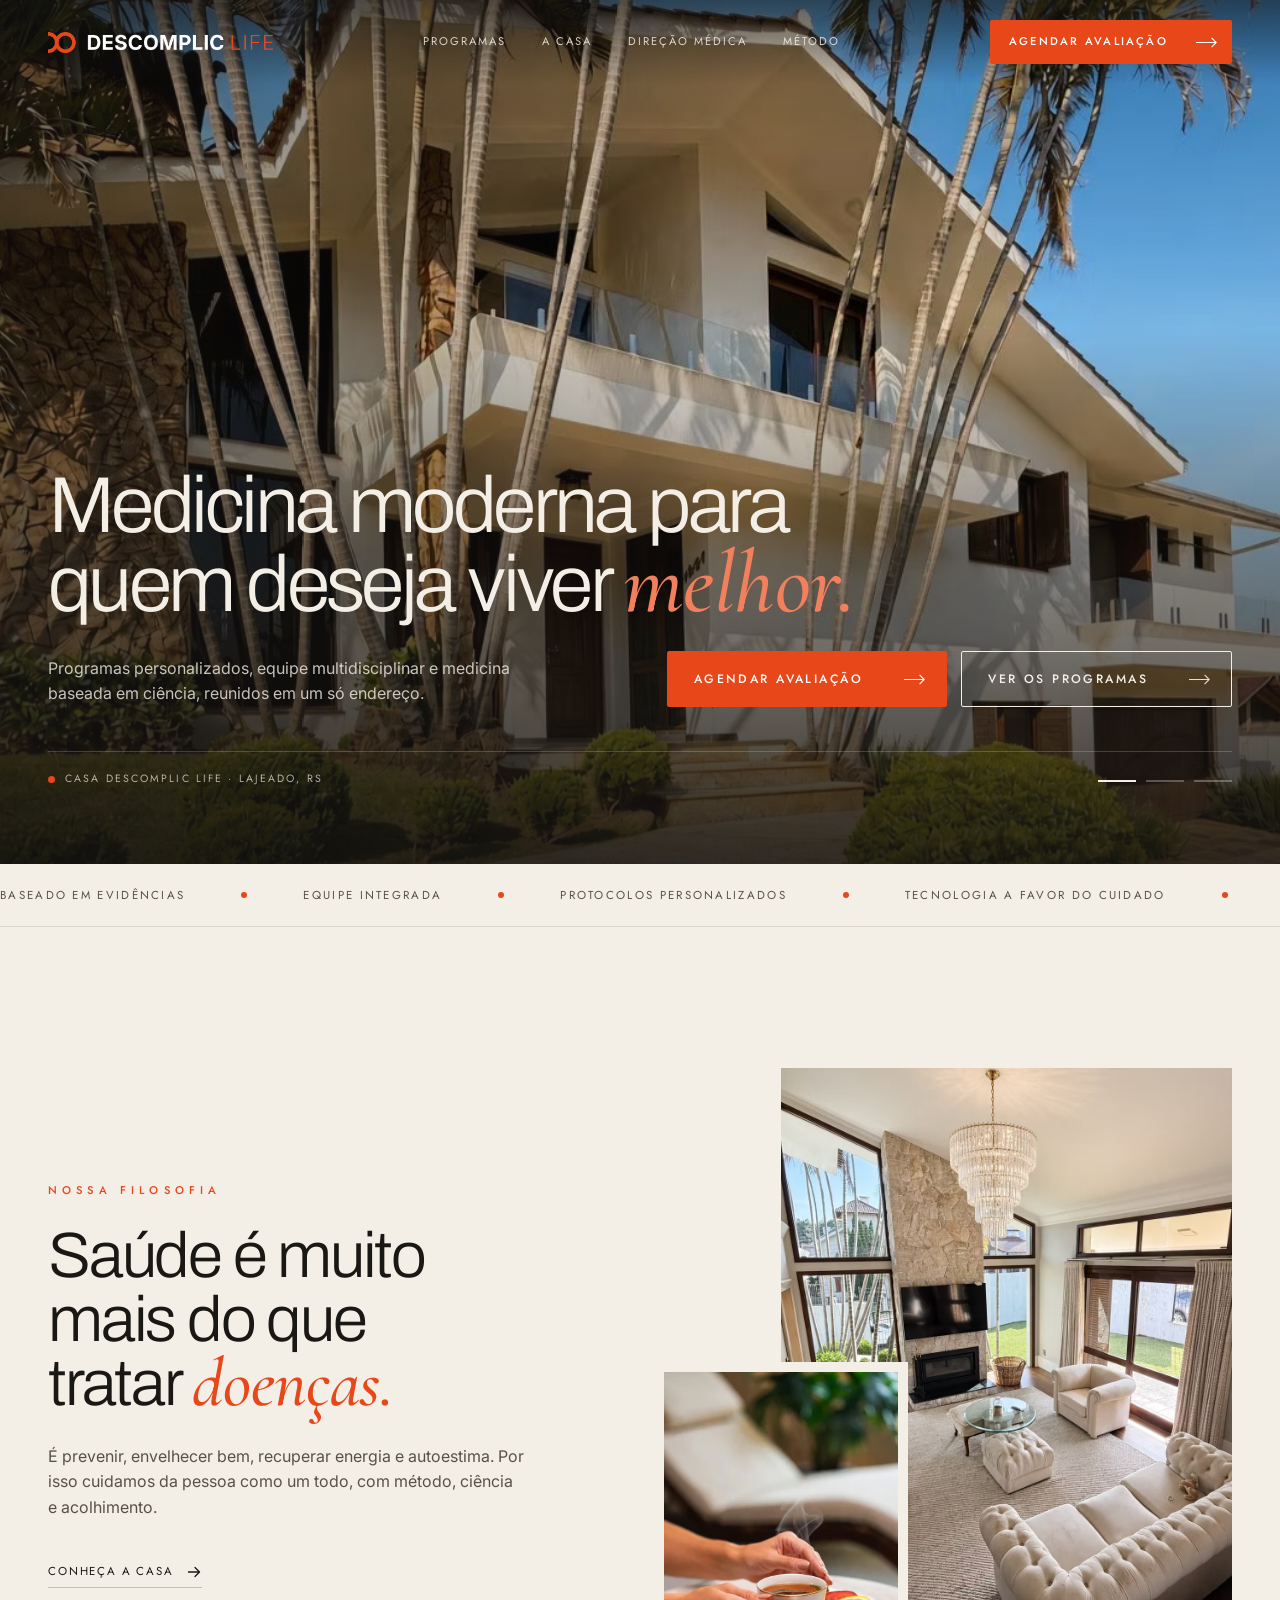
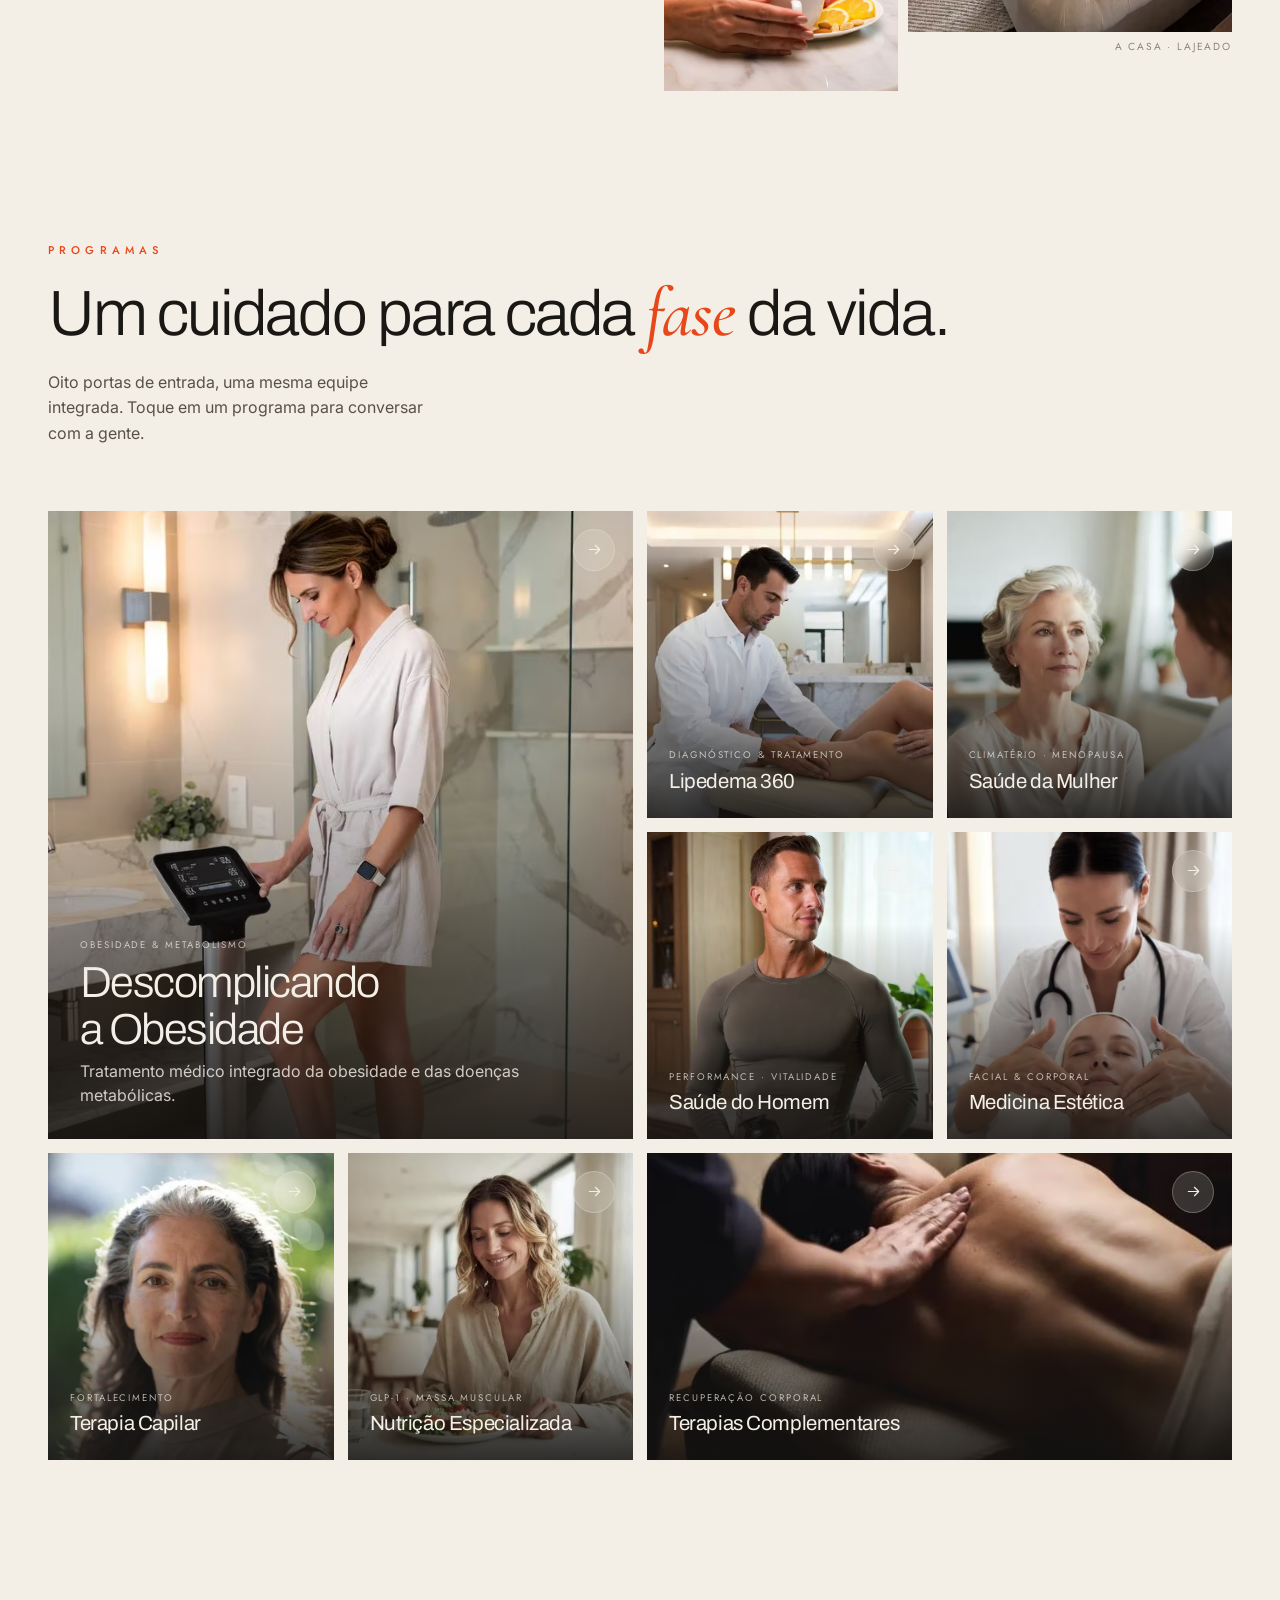
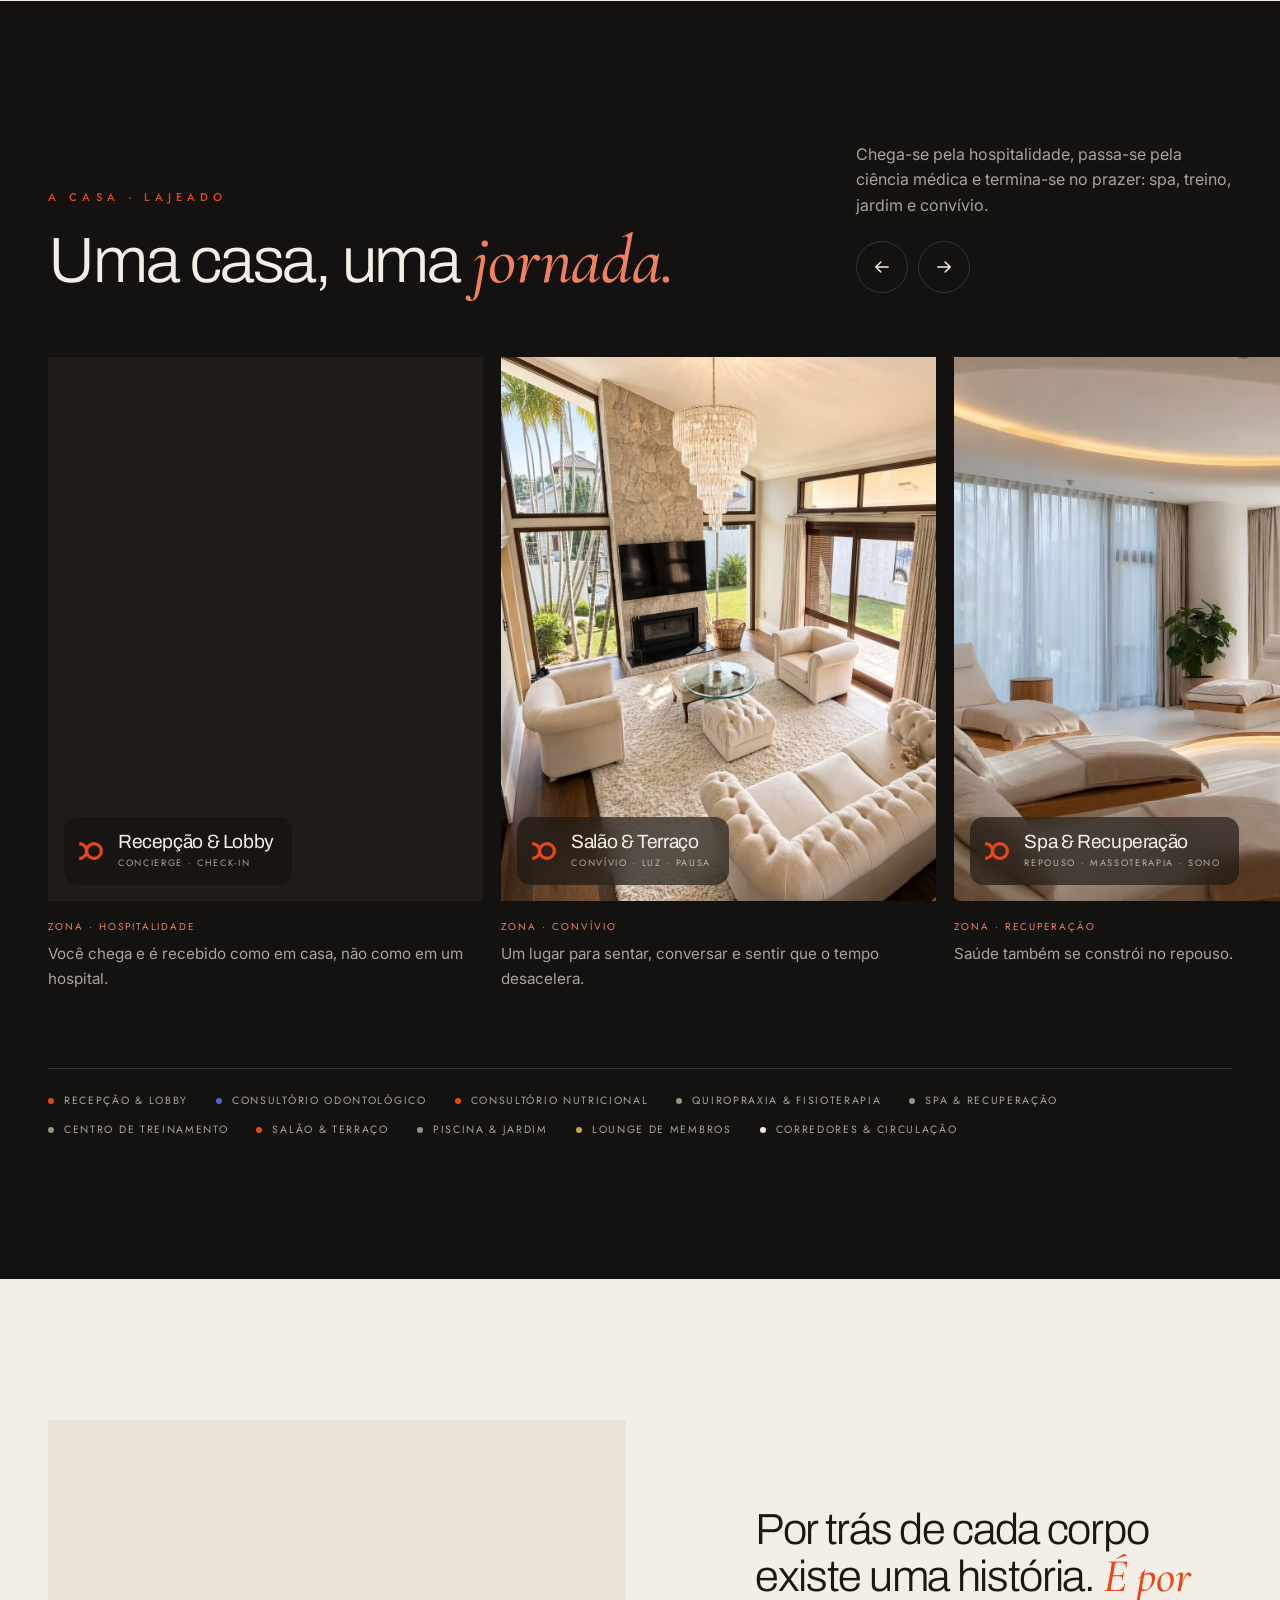
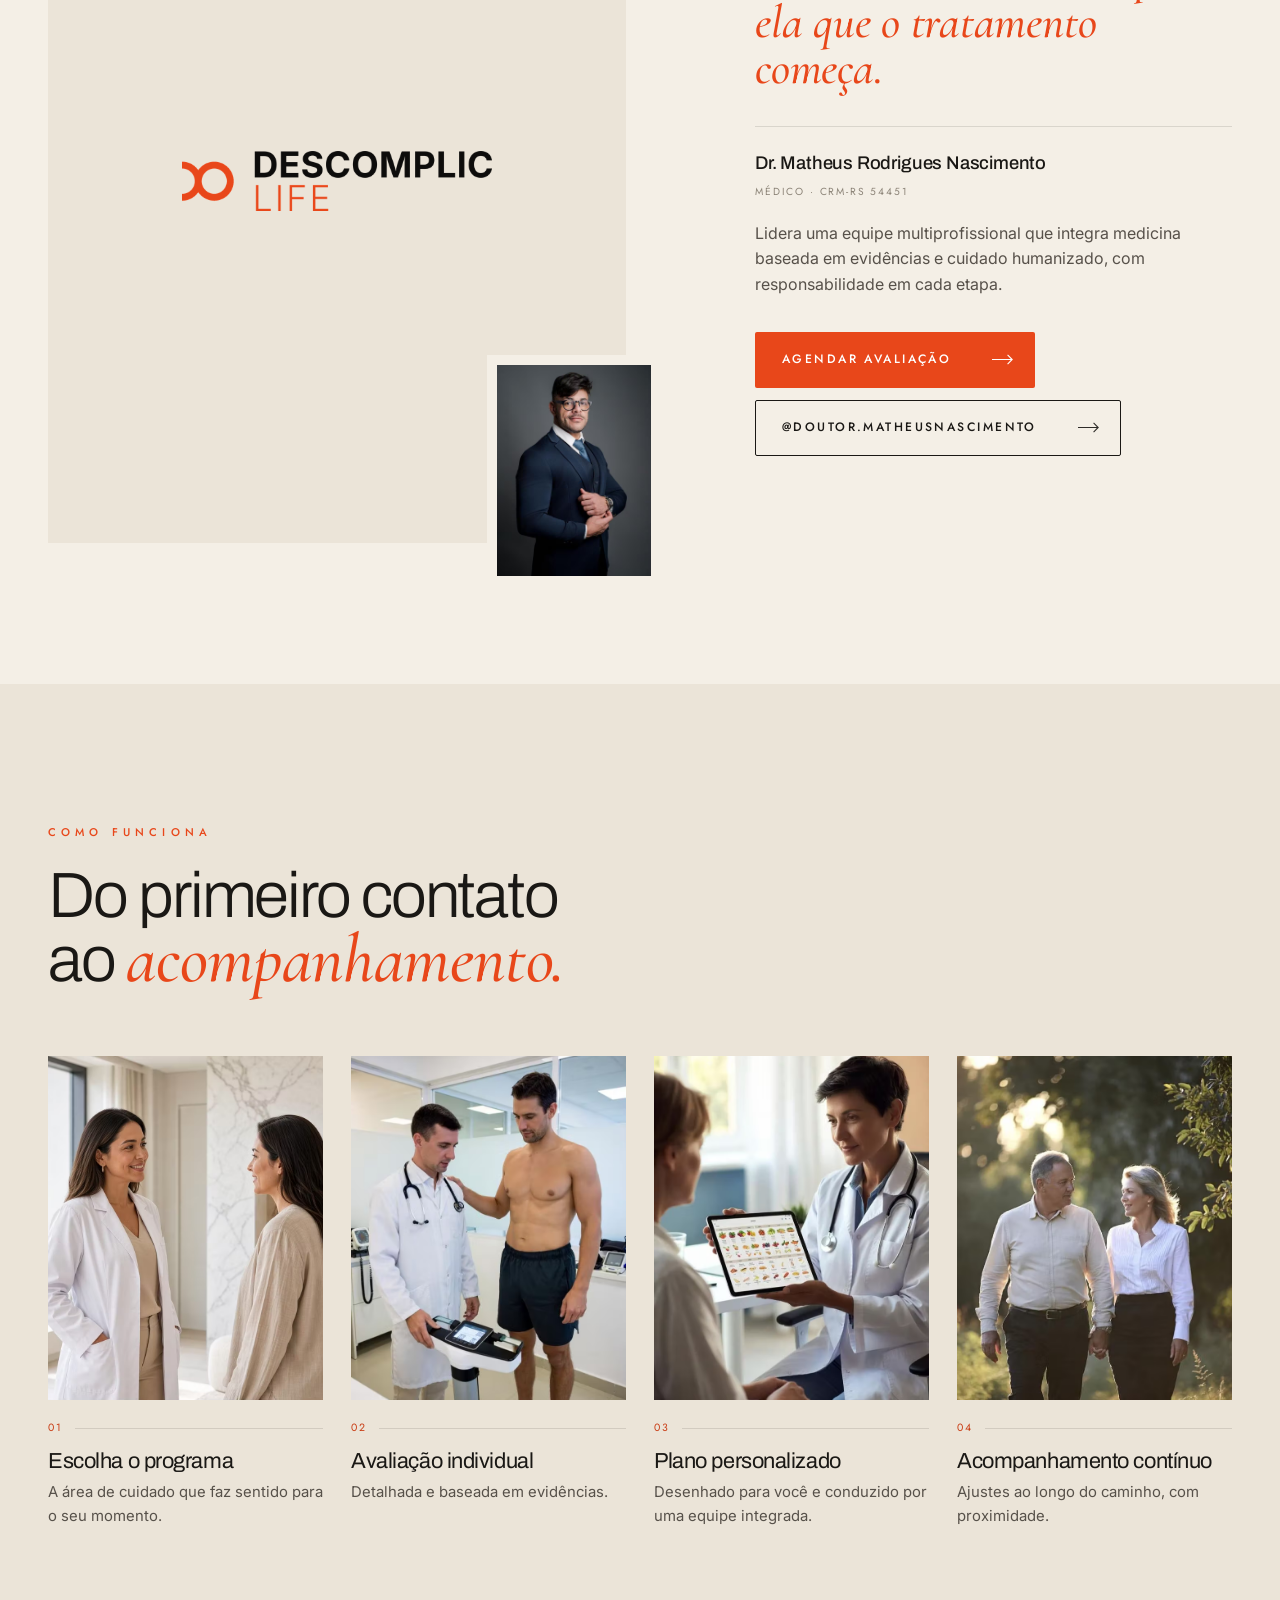
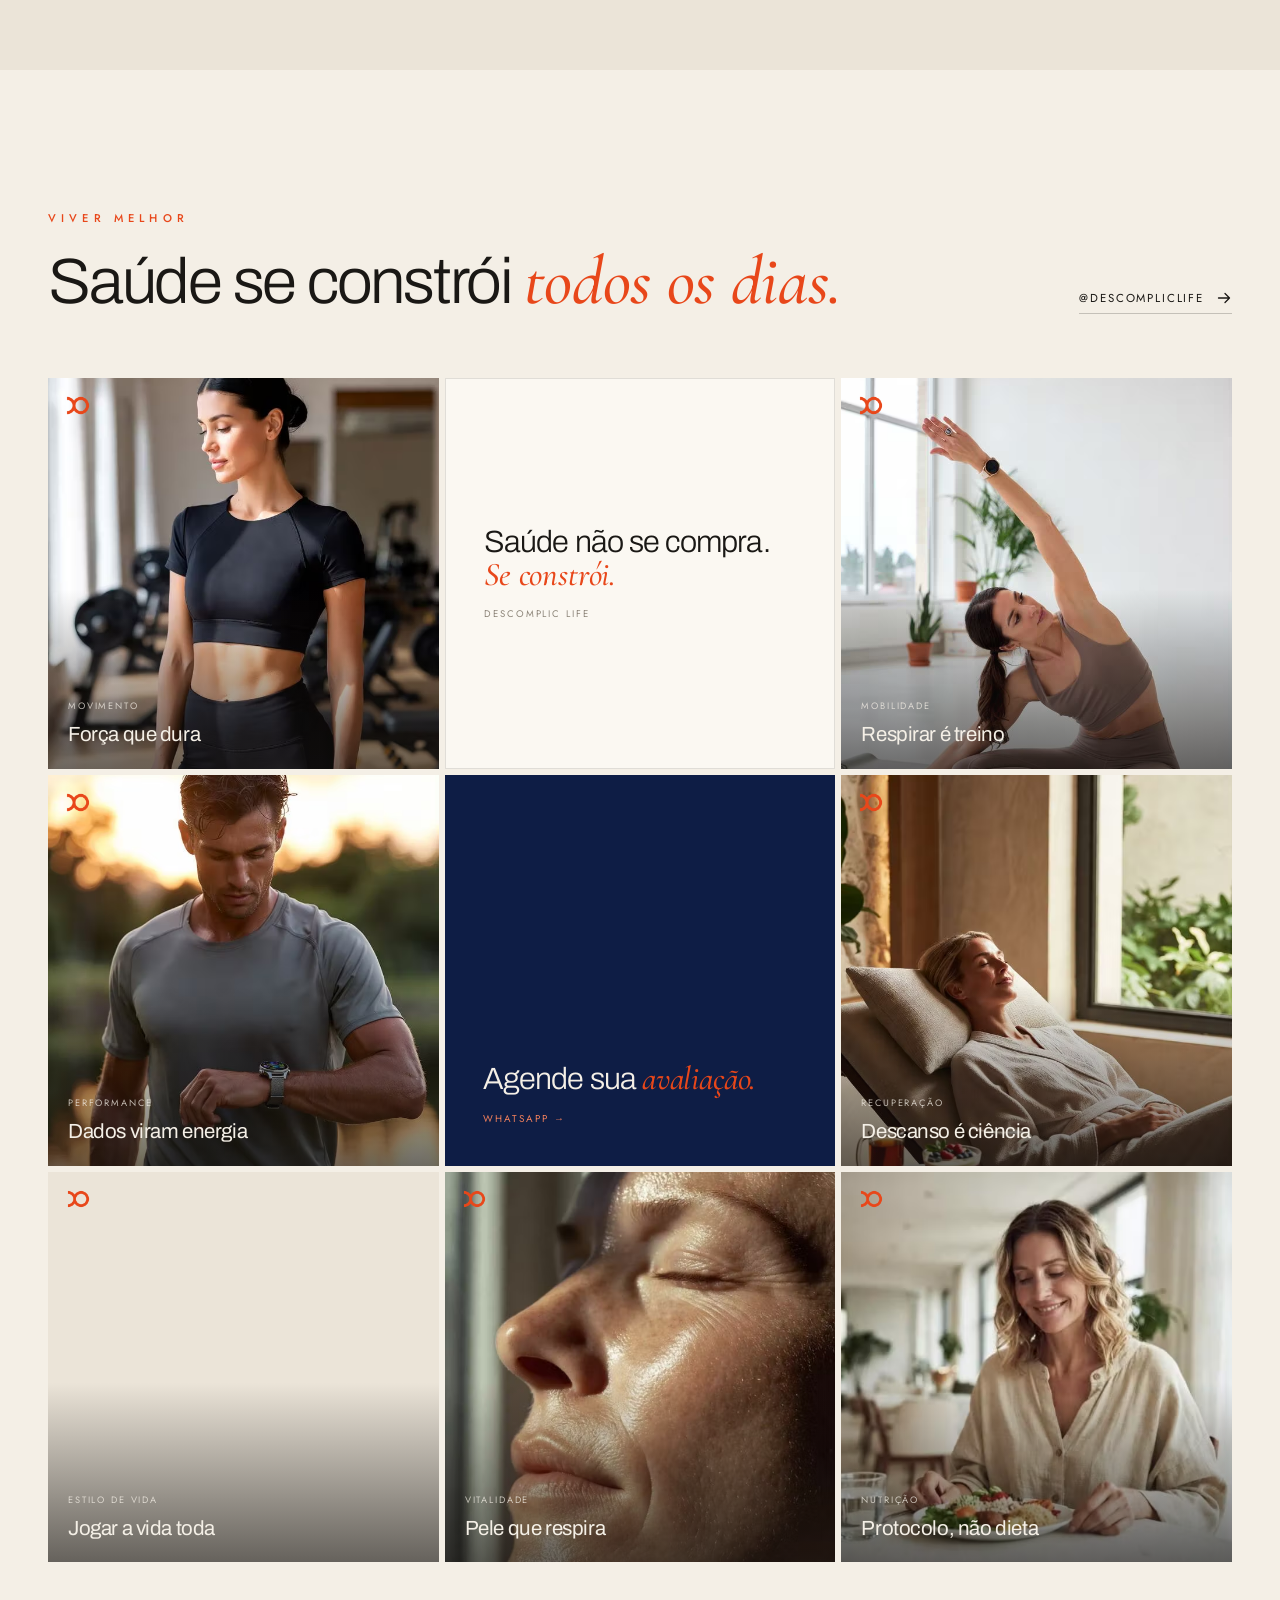
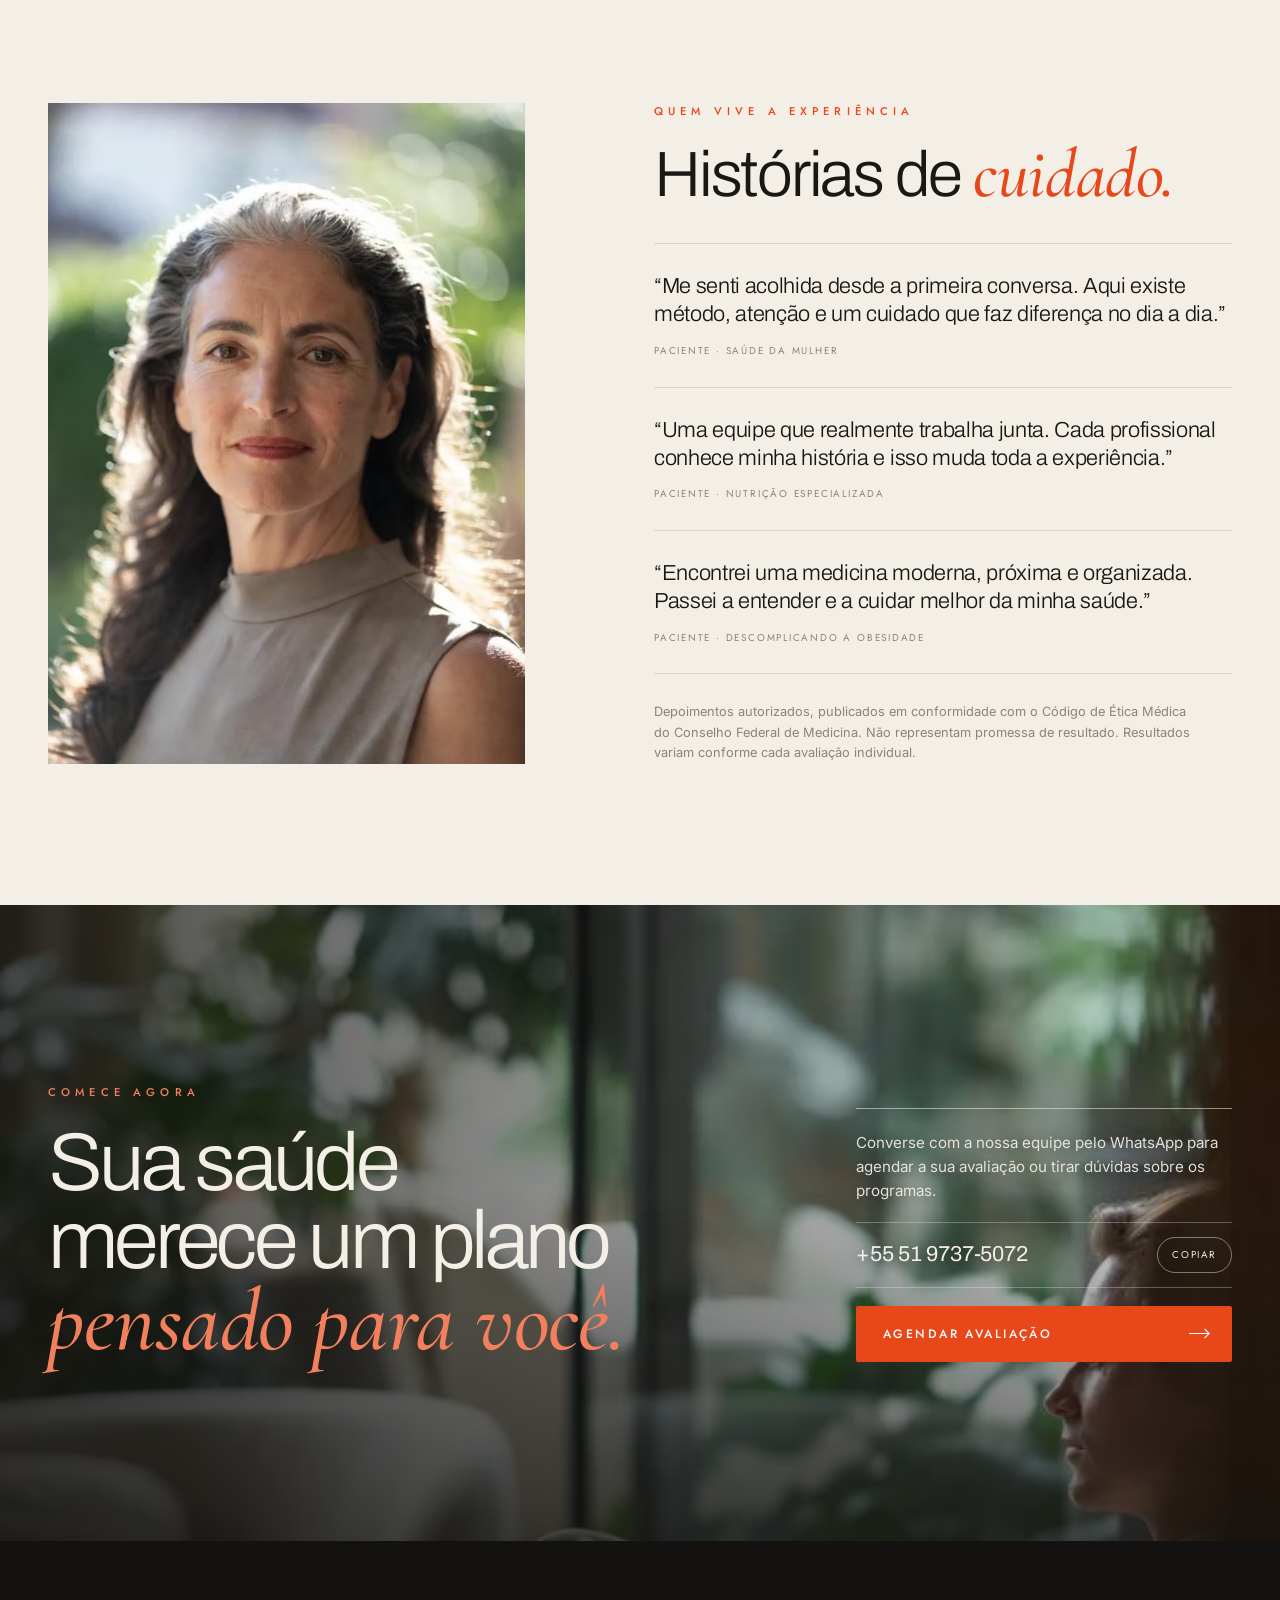
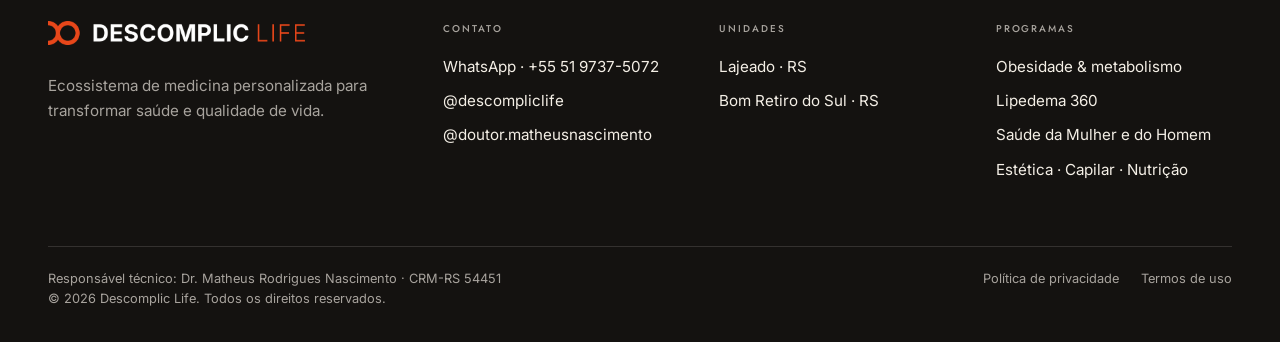
==== commit 0a5fd272: "Rodapé: unidades em Lajeado e Bom Retiro do Sul Co-Authored-By: Claude Opus 5.5 <noreply@anthropic.c" ====
--- a/index.html
+++ b/index.html
@@ -21,7 +21,7 @@
 <meta property="og:image:alt" content="Fachada da Casa Descomplic Life em Lajeado, RS">
 <meta name="twitter:card" content="summary_large_image">
 <script type="application/ld+json">
-{"@context":"https://schema.org","@type":"MedicalClinic","name":"Descomplic Life","url":"https://www.descompliclife.com/","image":"https://www.descompliclife.com/og-image.jpg","logo":"https://www.descompliclife.com/img/logo-s-light.png","description":"Descomplic Life, em Lajeado (RS). Medicina personalizada, oito programas especializados e equipe multidisciplinar sob direção médica do Dr. Matheus Rodrigues Nascimento, CRM-RS 54451.","telephone":"+55-51-9737-5072","taxID":"49.398.903/0001-61","address":{"@type":"PostalAddress","addressLocality":"Lajeado","addressRegion":"RS","addressCountry":"BR"},"sameAs":["https://instagram.com/descompliclife","https://instagram.com/doutor.matheusnascimento"],"employee":{"@type":"Physician","name":"Dr. Matheus Rodrigues Nascimento","identifier":"CRM-RS 54451"}}
+{"@context":"https://schema.org","@type":"MedicalClinic","name":"Descomplic Life","url":"https://www.descompliclife.com/","image":"https://www.descompliclife.com/og-image.jpg","logo":"https://www.descompliclife.com/img/logo-s-light.png","description":"Descomplic Life, em Lajeado (RS). Medicina personalizada, oito programas especializados e equipe multidisciplinar sob direção médica do Dr. Matheus Rodrigues Nascimento, CRM-RS 54451.","telephone":"+55-51-9737-5072","taxID":"49.398.903/0001-61","address":[{"@type":"PostalAddress","addressLocality":"Lajeado","addressRegion":"RS","addressCountry":"BR"},{"@type":"PostalAddress","addressLocality":"Bom Retiro do Sul","addressRegion":"RS","addressCountry":"BR"}],"areaServed":["Lajeado","Bom Retiro do Sul"],"sameAs":["https://instagram.com/descompliclife","https://instagram.com/doutor.matheusnascimento"],"employee":{"@type":"Physician","name":"Dr. Matheus Rodrigues Nascimento","identifier":"CRM-RS 54451"}}
 </script>
 <link rel="preconnect" href="https://fonts.googleapis.com">
 <link rel="preconnect" href="https://fonts.gstatic.com" crossorigin>
@@ -629,7 +629,7 @@
         <li><a href="https://instagram.com/descompliclife" target="_blank" rel="noopener">@descompliclife</a></li>
         <li><a href="https://instagram.com/doutor.matheusnascimento" target="_blank" rel="noopener">@doutor.matheusnascimento</a></li>
       </ul></div>
-      <div><h4>Endereço</h4><ul><li>Casa Descomplic Life</li><li>Lajeado · Rio Grande do Sul</li></ul></div>
+      <div><h4>Unidades</h4><ul><li>Lajeado · RS</li><li>Bom Retiro do Sul · RS</li></ul></div>
       <div><h4>Programas</h4><ul>
         <li><a href="#programas">Obesidade &amp; metabolismo</a></li><li><a href="#programas">Lipedema 360</a></li><li><a href="#programas">Saúde da Mulher e do Homem</a></li><li><a href="#programas">Estética · Capilar · Nutrição</a></li>
       </ul></div>
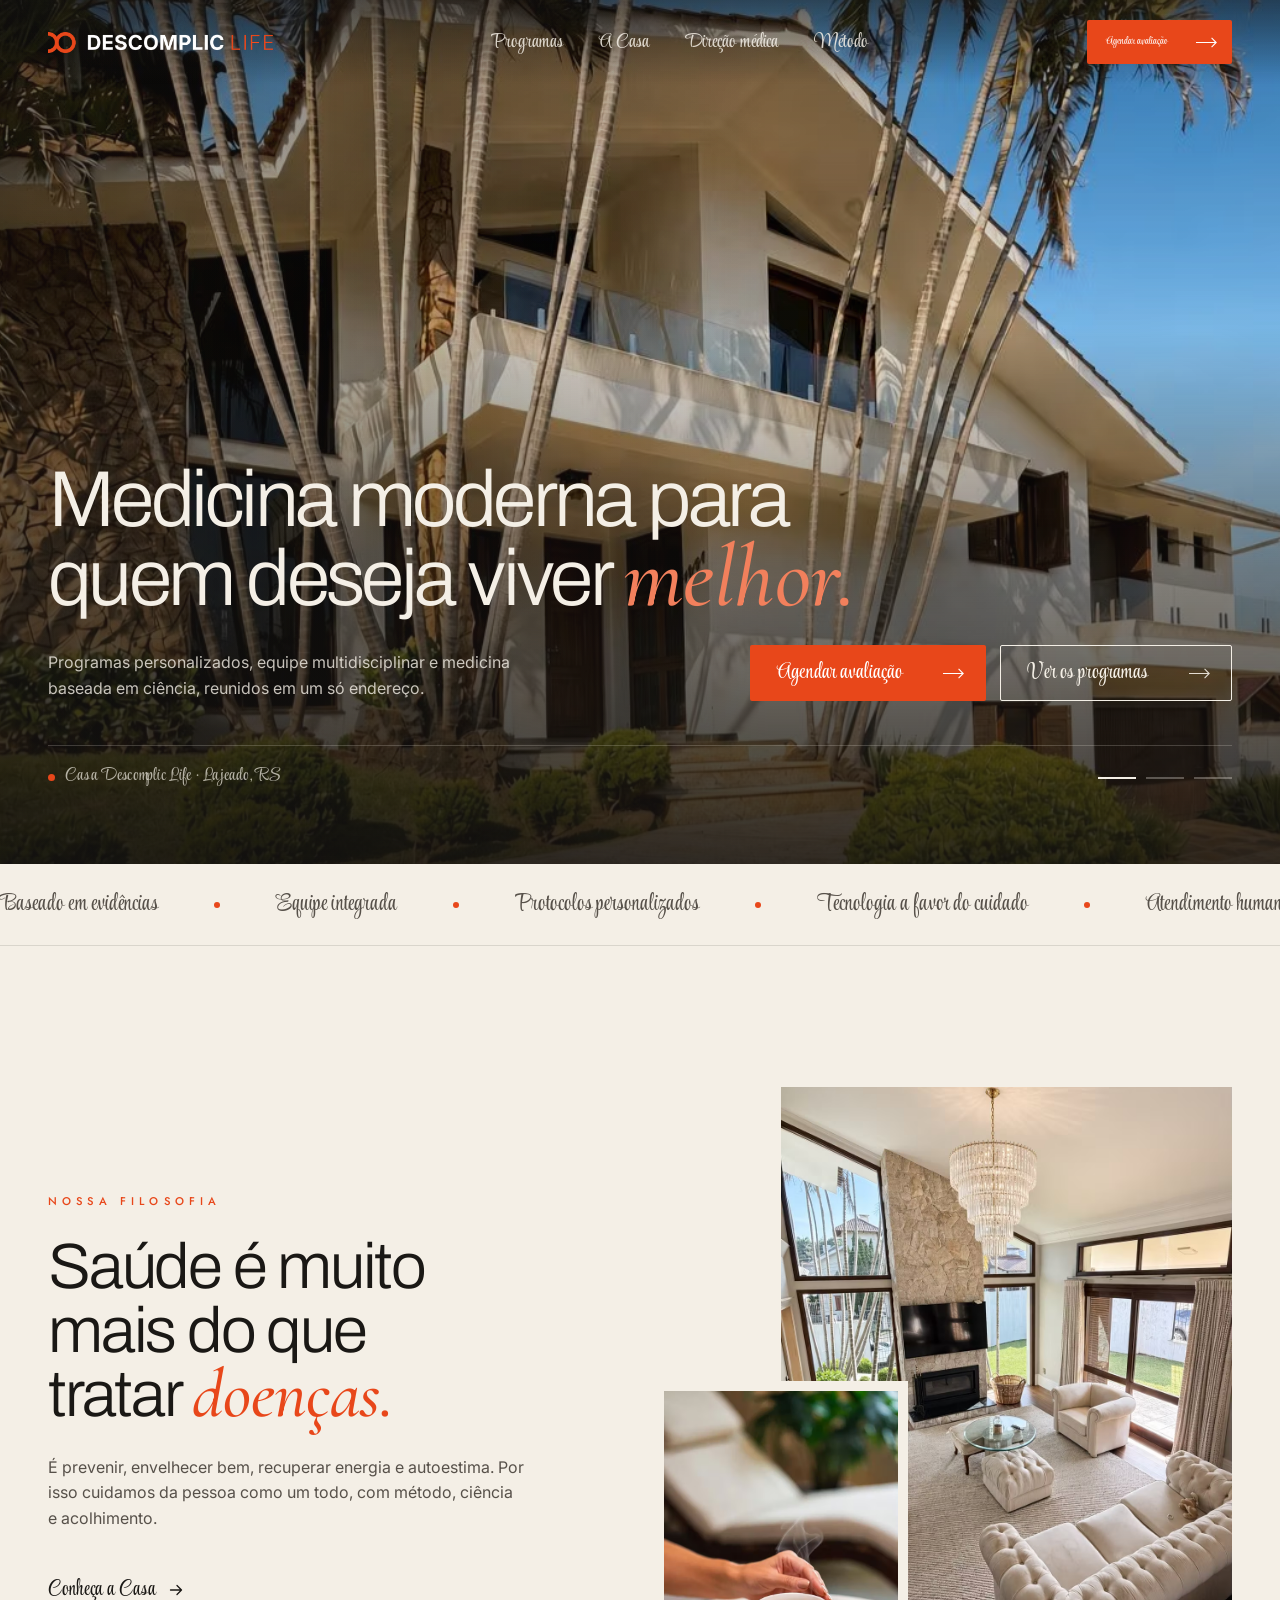
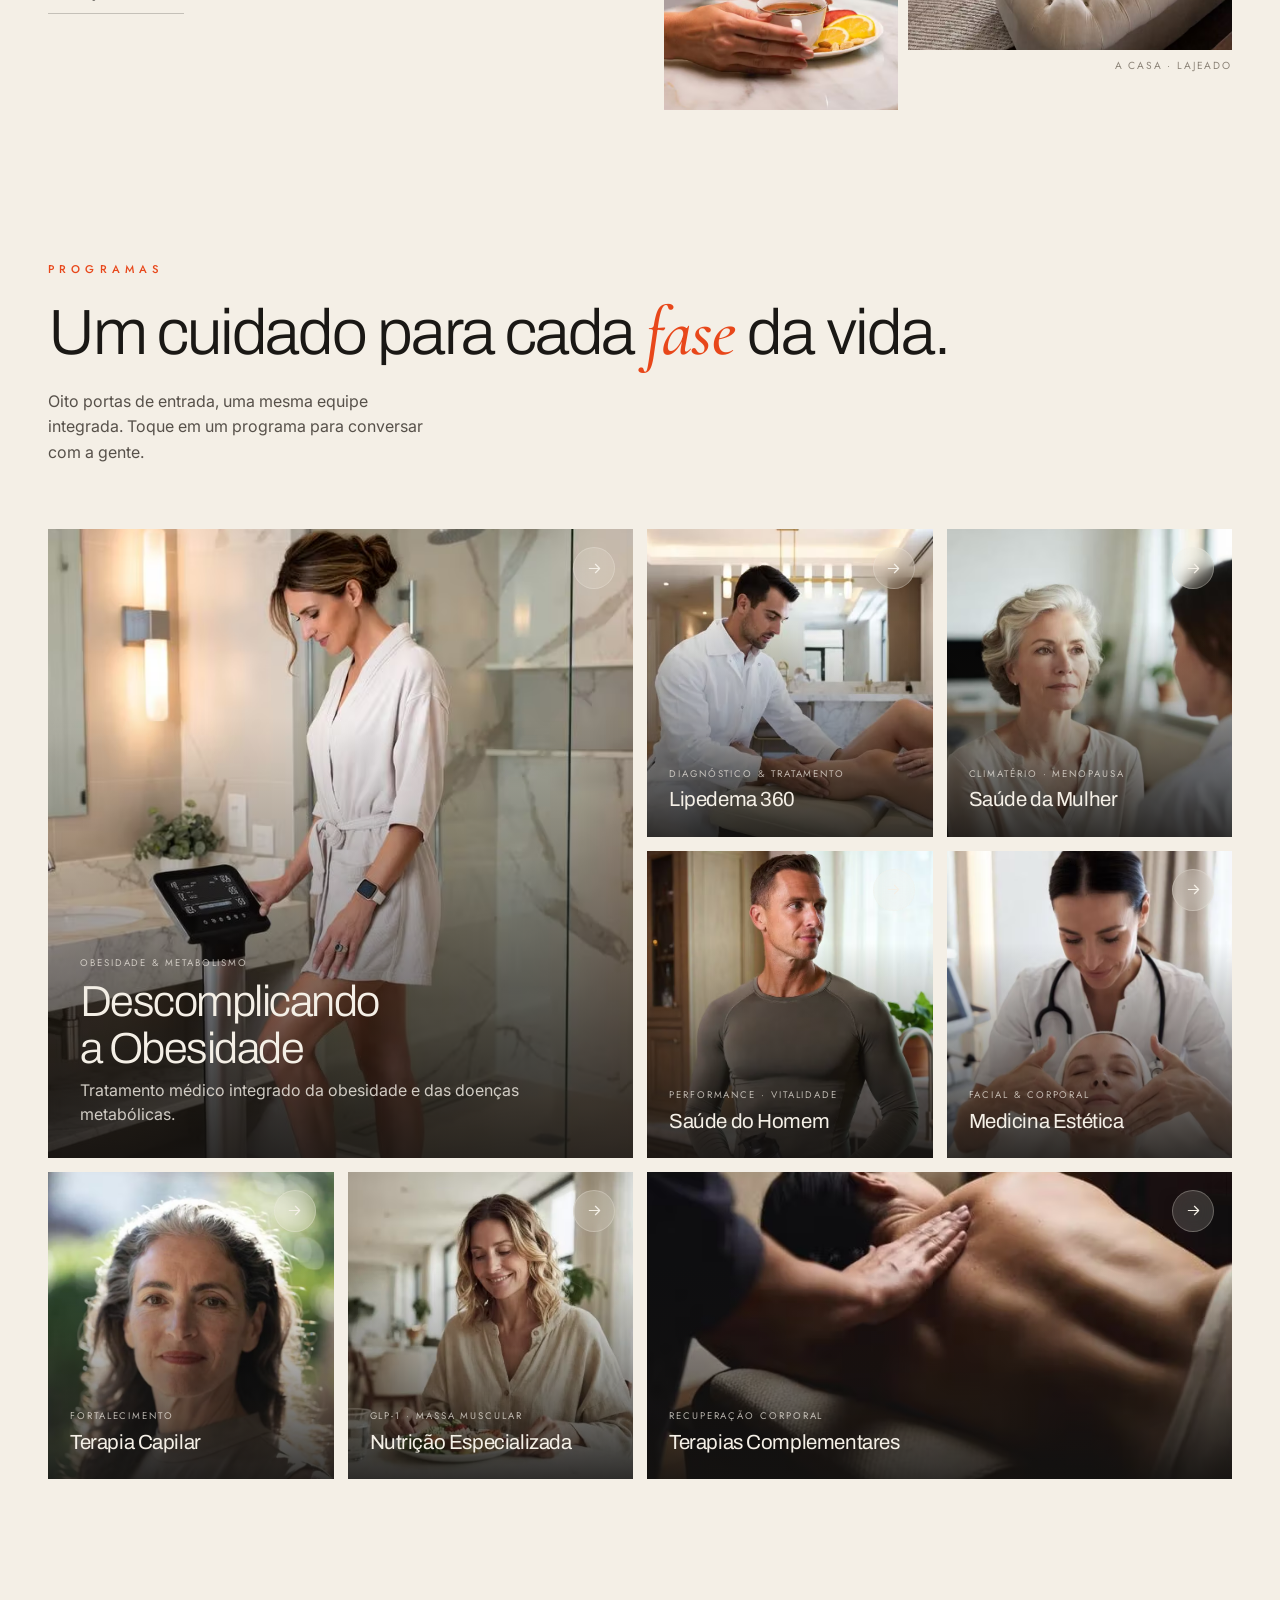
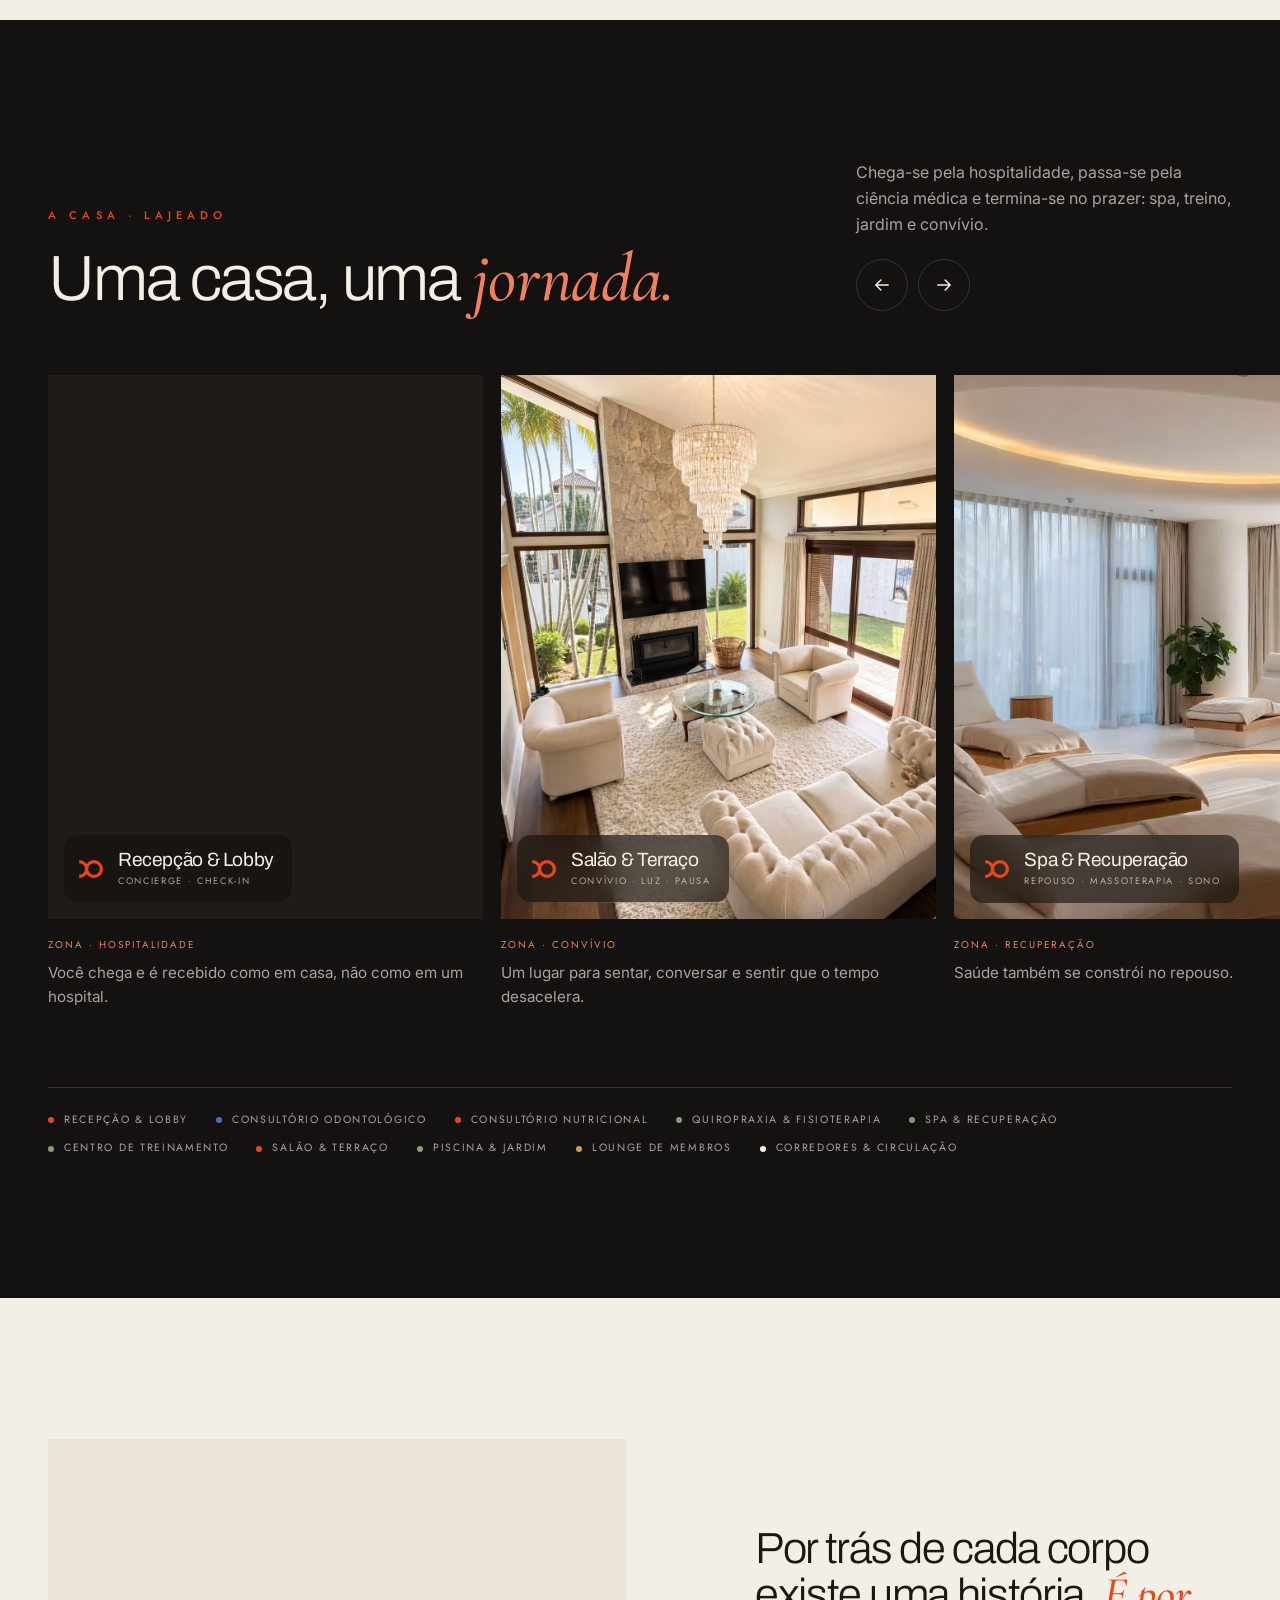
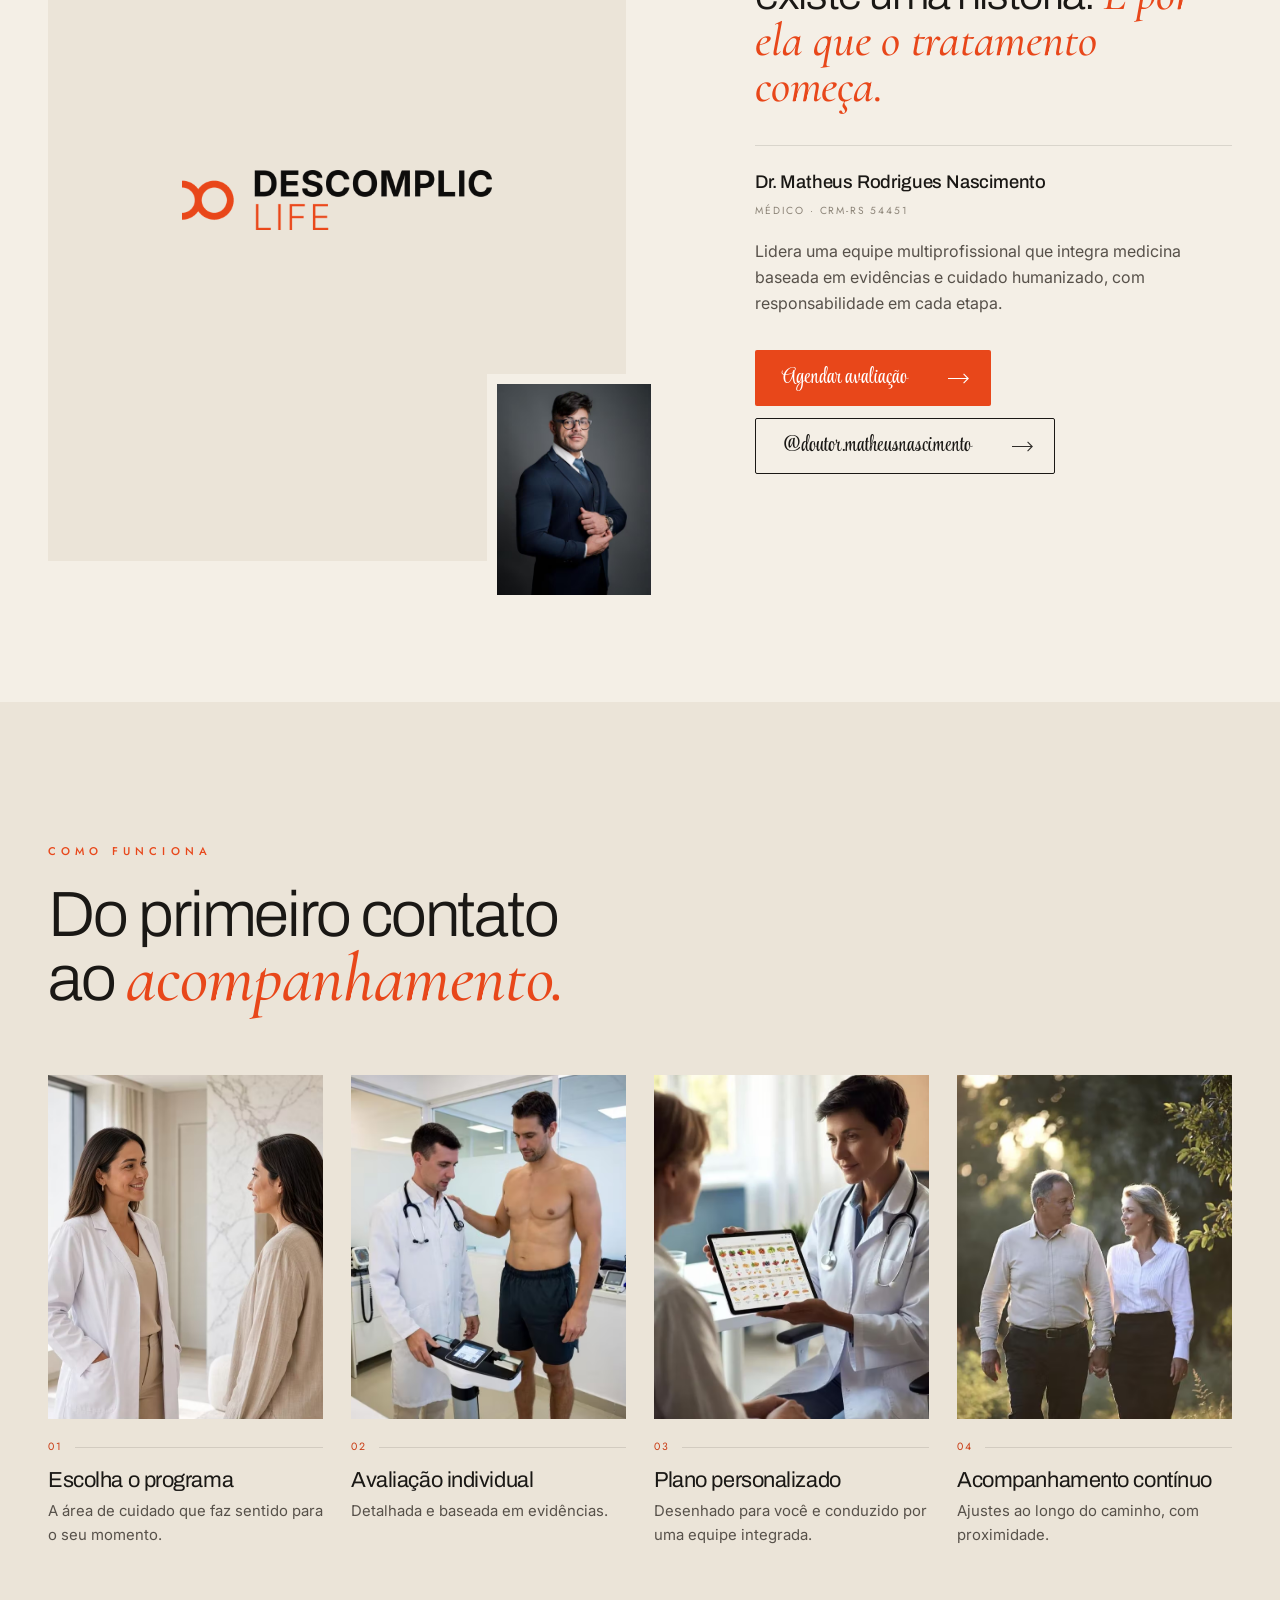
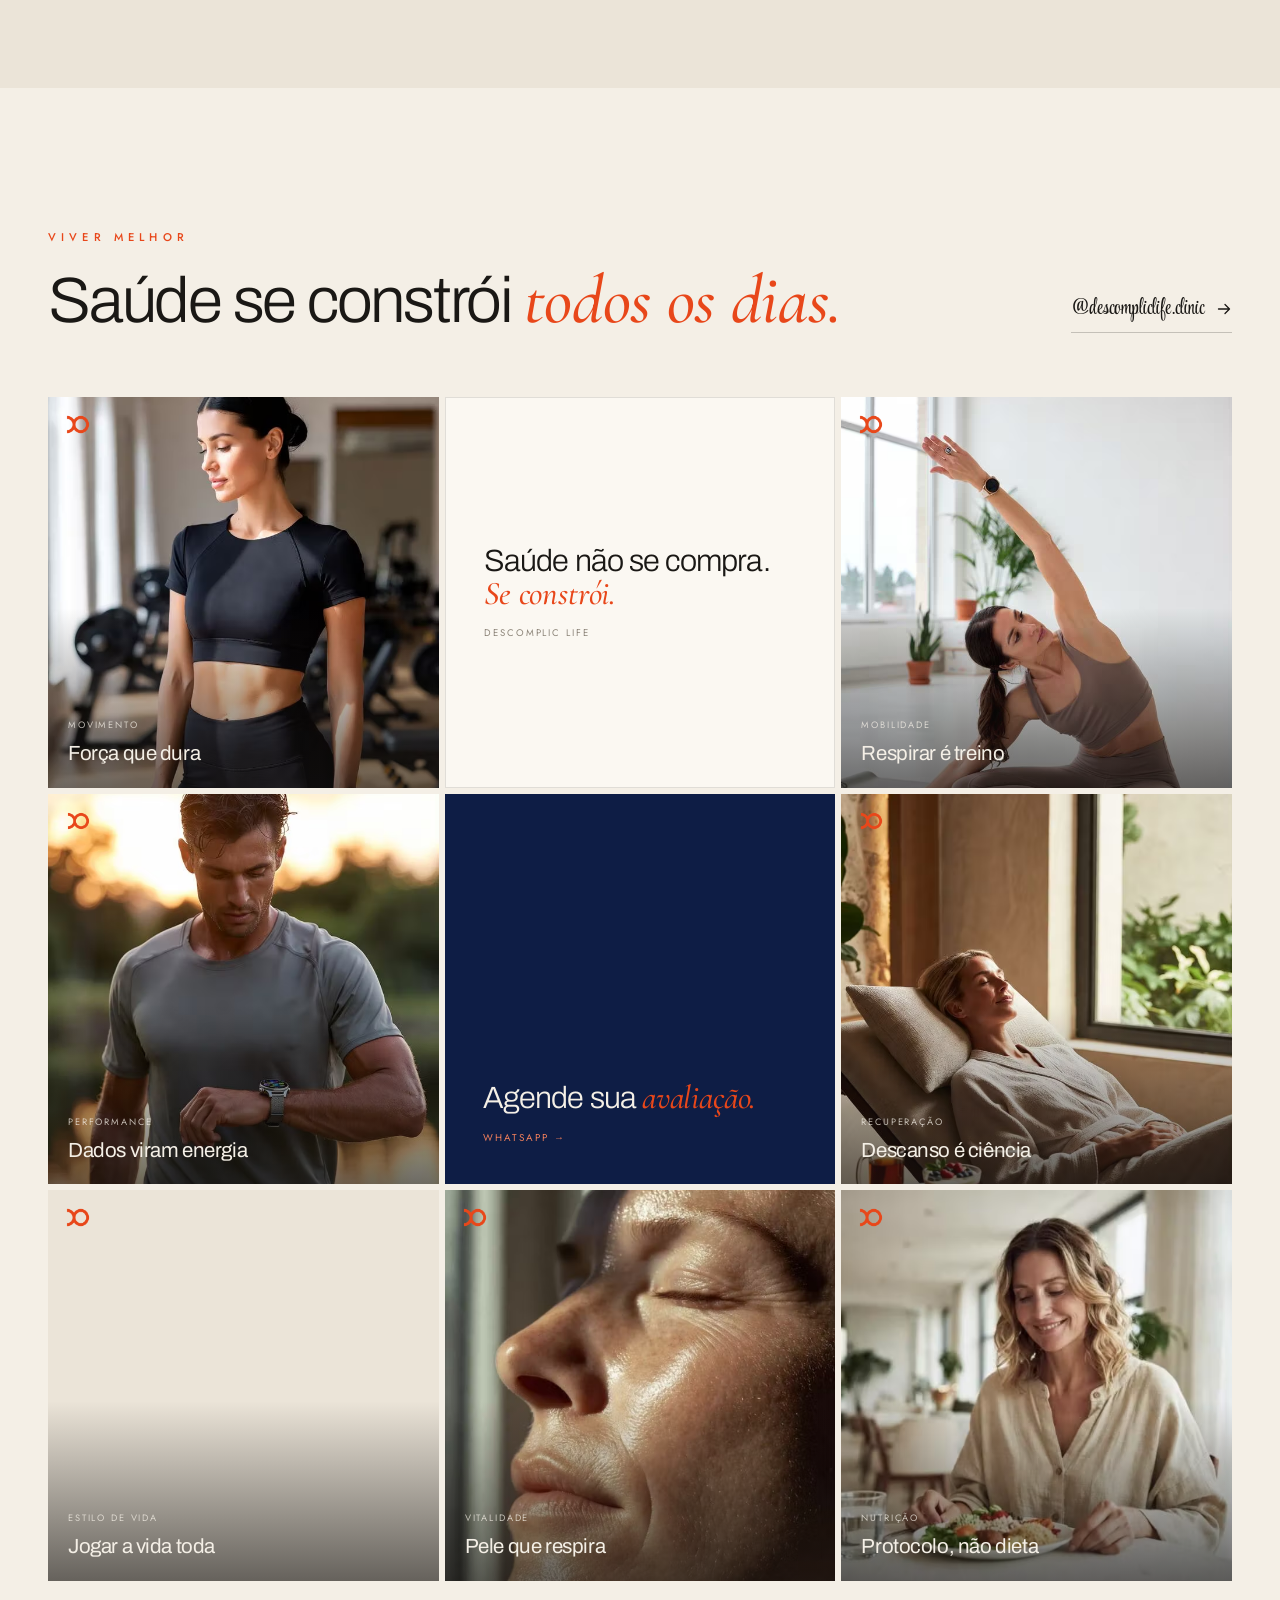
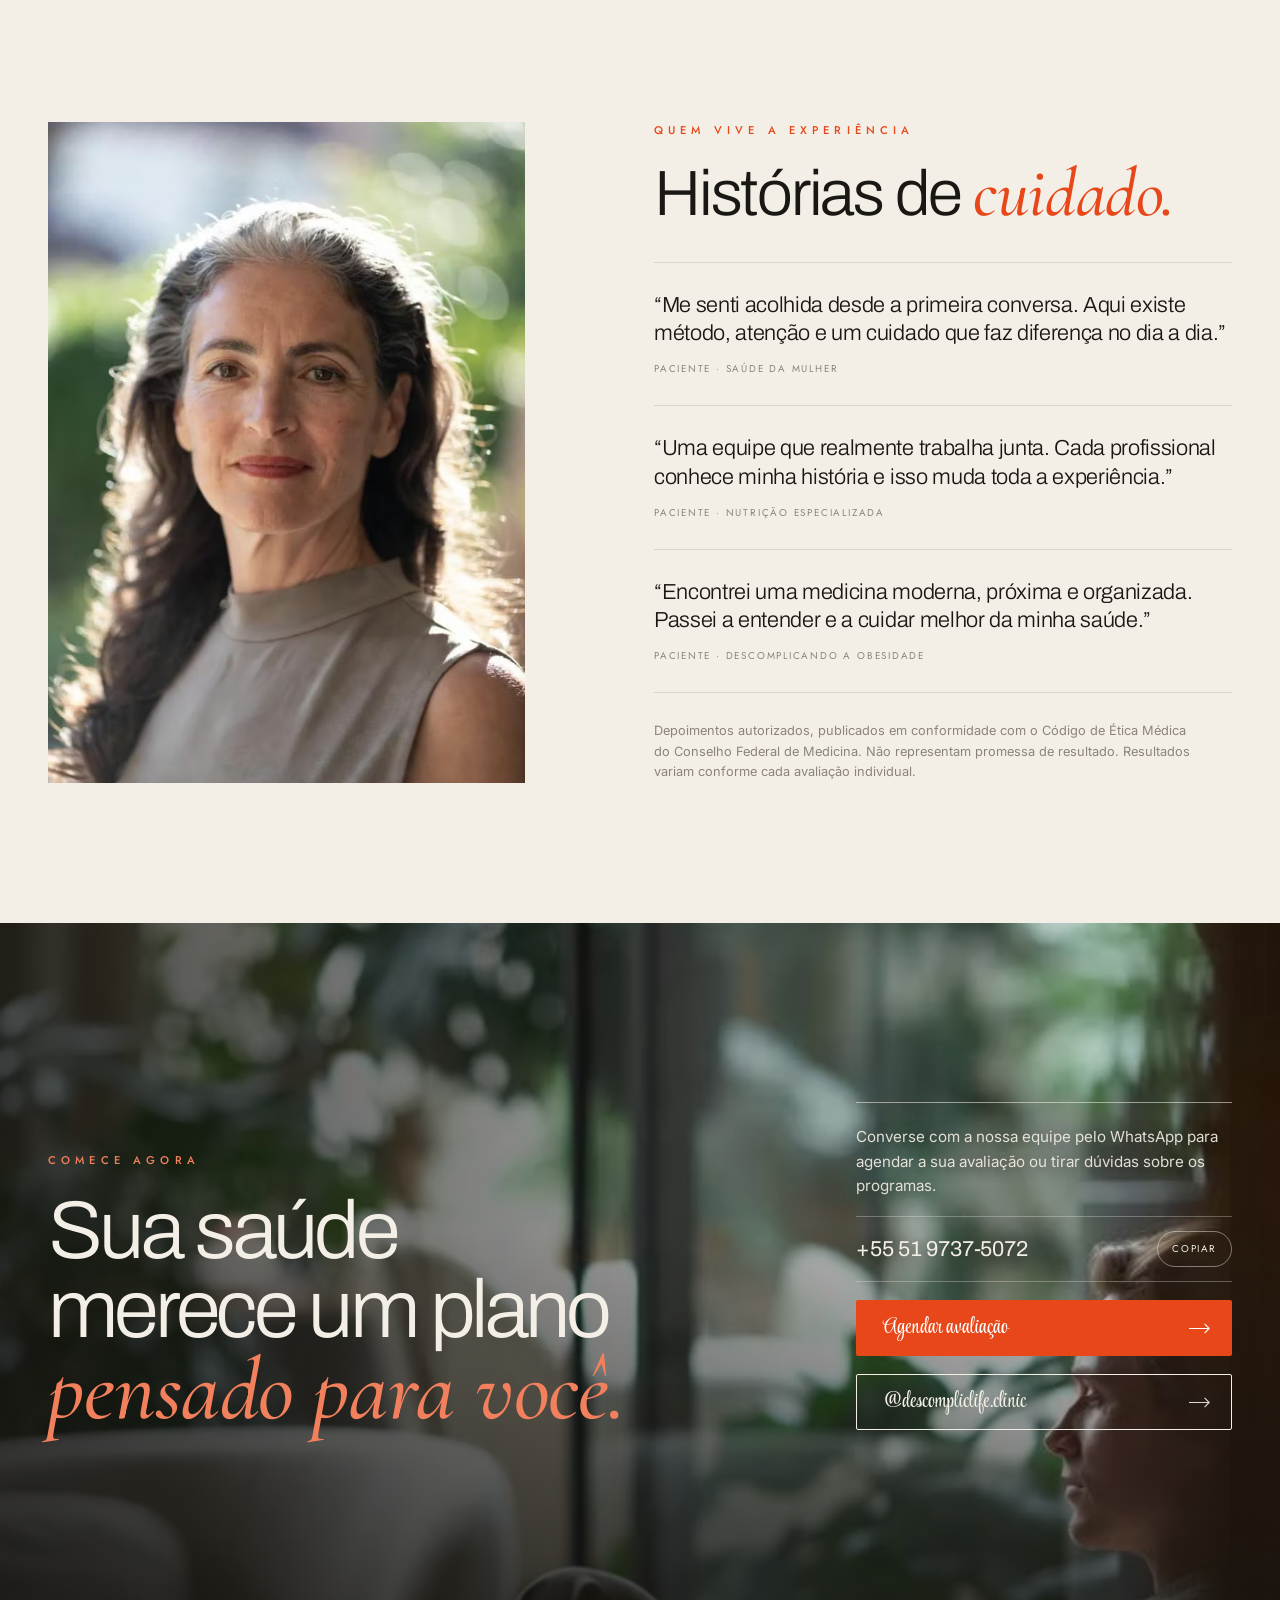
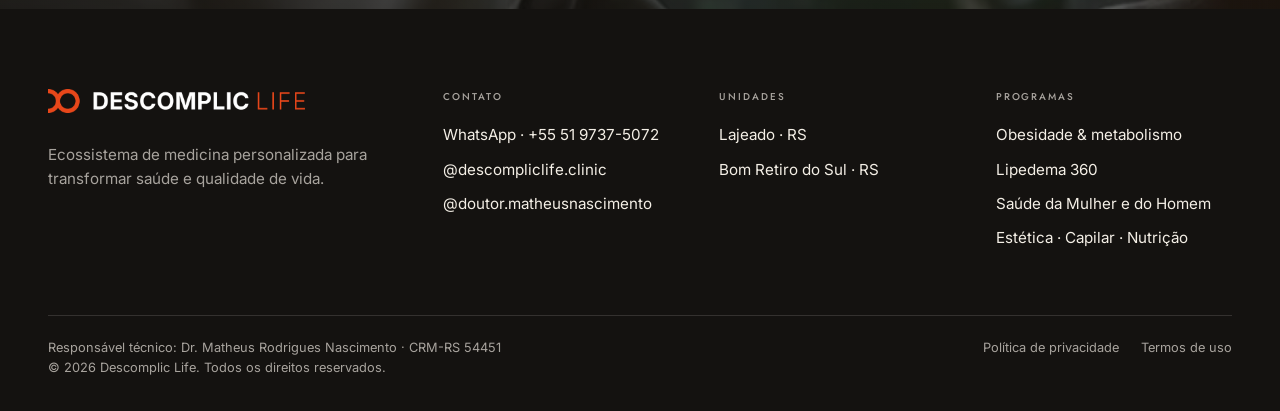
==== commit 870d220b: "Fonte assinatura Style Script e Instagram @descompliclife.clinic Co-Authored-By: Claude Opus 5.5 <no" ====
--- a/index.html
+++ b/index.html
@@ -21,11 +21,11 @@
 <meta property="og:image:alt" content="Fachada da Casa Descomplic Life em Lajeado, RS">
 <meta name="twitter:card" content="summary_large_image">
 <script type="application/ld+json">
-{"@context":"https://schema.org","@type":"MedicalClinic","name":"Descomplic Life","url":"https://www.descompliclife.com/","image":"https://www.descompliclife.com/og-image.jpg","logo":"https://www.descompliclife.com/img/logo-s-light.png","description":"Descomplic Life, em Lajeado (RS). Medicina personalizada, oito programas especializados e equipe multidisciplinar sob direção médica do Dr. Matheus Rodrigues Nascimento, CRM-RS 54451.","telephone":"+55-51-9737-5072","taxID":"49.398.903/0001-61","address":[{"@type":"PostalAddress","addressLocality":"Lajeado","addressRegion":"RS","addressCountry":"BR"},{"@type":"PostalAddress","addressLocality":"Bom Retiro do Sul","addressRegion":"RS","addressCountry":"BR"}],"areaServed":["Lajeado","Bom Retiro do Sul"],"sameAs":["https://instagram.com/descompliclife","https://instagram.com/doutor.matheusnascimento"],"employee":{"@type":"Physician","name":"Dr. Matheus Rodrigues Nascimento","identifier":"CRM-RS 54451"}}
+{"@context":"https://schema.org","@type":"MedicalClinic","name":"Descomplic Life","url":"https://www.descompliclife.com/","image":"https://www.descompliclife.com/og-image.jpg","logo":"https://www.descompliclife.com/img/logo-s-light.png","description":"Descomplic Life, em Lajeado (RS). Medicina personalizada, oito programas especializados e equipe multidisciplinar sob direção médica do Dr. Matheus Rodrigues Nascimento, CRM-RS 54451.","telephone":"+55-51-9737-5072","taxID":"49.398.903/0001-61","address":[{"@type":"PostalAddress","addressLocality":"Lajeado","addressRegion":"RS","addressCountry":"BR"},{"@type":"PostalAddress","addressLocality":"Bom Retiro do Sul","addressRegion":"RS","addressCountry":"BR"}],"areaServed":["Lajeado","Bom Retiro do Sul"],"sameAs":["https://instagram.com/descompliclife.clinic","https://instagram.com/doutor.matheusnascimento"],"employee":{"@type":"Physician","name":"Dr. Matheus Rodrigues Nascimento","identifier":"CRM-RS 54451"}}
 </script>
 <link rel="preconnect" href="https://fonts.googleapis.com">
 <link rel="preconnect" href="https://fonts.gstatic.com" crossorigin>
-<link rel="stylesheet" href="https://fonts.googleapis.com/css2?family=Archivo:wght@300;400;500;800&family=Cormorant+Garamond:ital,wght@1,500&family=Inter:wght@400;500&family=Jost:wght@400;500&display=swap">
+<link rel="stylesheet" href="https://fonts.googleapis.com/css2?family=Archivo:wght@300;400;500;800&family=Cormorant+Garamond:ital,wght@1,500&family=Inter:wght@400;500&family=Jost:wght@400;500&family=Style+Script&display=swap">
 <style>
 /* Layout: "a Casa em capítulos" — full-bleed photography carries every section; paper and onyx bands alternate;
    type follows the brand kit: Archivo light for display, one italic Instrument Serif accent in orange, mono eyebrows. */
@@ -361,6 +361,15 @@
 @media (min-width:961px){.bar{display:none}}
 
 @media (prefers-reduced-motion:reduce){*,*::before,*::after{animation:none!important;transition:none!important}html{scroll-behavior:auto}.js .zoom:not(.seen) img{transform:none}}
+
+/* ---------- assinatura (Style Script) em botões, menu, faixa e etiquetas ---------- */
+:root{--sign:'Style Script','Segoe Script','Brush Script MT',cursive}
+.btn{font-family:var(--sign);font-weight:400;font-size:1.4rem;letter-spacing:0;text-transform:none}
+.arrow-link{font-family:var(--sign);font-size:1.3rem;letter-spacing:0;text-transform:none}
+.nav .links a{font-family:var(--sign);font-size:1.25rem;letter-spacing:0;text-transform:none}
+.sheet a.l{font-family:var(--sign);font-weight:400;font-size:2.7rem;letter-spacing:0;line-height:1.15}
+.chip,.hero .meta{font-family:var(--sign);font-size:1.15rem;letter-spacing:.01em;text-transform:none}
+.marq span{font-family:var(--sign);font-size:1.45rem;letter-spacing:0;text-transform:none}
 </style>
 </head>
 <body>
@@ -572,18 +581,18 @@
     <div class="wrap">
       <div class="head">
         <div><p class="eyebrow">Viver melhor</p><h2 class="h2" id="h-feed">Saúde se constrói <span class="em">todos os dias.</span></h2></div>
-        <a class="arrow-link" href="https://instagram.com/descompliclife" target="_blank" rel="noopener">@descompliclife <svg aria-hidden="true"><use href="#arr"/></svg></a>
+        <a class="arrow-link" href="https://instagram.com/descompliclife.clinic" target="_blank" rel="noopener">@descompliclife.clinic <svg aria-hidden="true"><use href="#arr"/></svg></a>
       </div>
       <div class="fgrid">
-        <a class="ft photo" href="https://instagram.com/descompliclife" target="_blank" rel="noopener"><picture><source srcset="img/treino-mulher.avif" type="image/avif"><img src="img/treino-mulher.jpg" alt="Mulher em roupa de treino em academia iluminada" width="784" height="1168" loading="lazy" style="object-position:center 30%"></picture><span class="sym" aria-hidden="true"></span><span class="cap"><small>Movimento</small><b>Força que dura</b></span></a>
+        <a class="ft photo" href="https://instagram.com/descompliclife.clinic" target="_blank" rel="noopener"><picture><source srcset="img/treino-mulher.avif" type="image/avif"><img src="img/treino-mulher.jpg" alt="Mulher em roupa de treino em academia iluminada" width="784" height="1168" loading="lazy" style="object-position:center 30%"></picture><span class="sym" aria-hidden="true"></span><span class="cap"><small>Movimento</small><b>Força que dura</b></span></a>
         <div class="ft paper"><p class="q">Saúde não se compra. <span class="em">Se constrói.</span></p><small>Descomplic Life</small></div>
-        <a class="ft photo" href="https://instagram.com/descompliclife" target="_blank" rel="noopener"><picture><source srcset="img/yoga.avif" type="image/avif"><img src="img/yoga.jpg" alt="Mulher alongando sobre um tapete em sala clara" width="784" height="1168" loading="lazy" style="object-position:center 35%"></picture><span class="sym" aria-hidden="true"></span><span class="cap"><small>Mobilidade</small><b>Respirar é treino</b></span></a>
-        <a class="ft photo" href="https://instagram.com/descompliclife" target="_blank" rel="noopener"><picture><source srcset="img/relogio.avif" type="image/avif"><img src="img/relogio.jpg" alt="Homem conferindo o relógio esportivo ao pôr do sol" width="784" height="1168" loading="lazy" style="object-position:center 40%"></picture><span class="sym" aria-hidden="true"></span><span class="cap"><small>Performance</small><b>Dados viram energia</b></span></a>
+        <a class="ft photo" href="https://instagram.com/descompliclife.clinic" target="_blank" rel="noopener"><picture><source srcset="img/yoga.avif" type="image/avif"><img src="img/yoga.jpg" alt="Mulher alongando sobre um tapete em sala clara" width="784" height="1168" loading="lazy" style="object-position:center 35%"></picture><span class="sym" aria-hidden="true"></span><span class="cap"><small>Mobilidade</small><b>Respirar é treino</b></span></a>
+        <a class="ft photo" href="https://instagram.com/descompliclife.clinic" target="_blank" rel="noopener"><picture><source srcset="img/relogio.avif" type="image/avif"><img src="img/relogio.jpg" alt="Homem conferindo o relógio esportivo ao pôr do sol" width="784" height="1168" loading="lazy" style="object-position:center 40%"></picture><span class="sym" aria-hidden="true"></span><span class="cap"><small>Performance</small><b>Dados viram energia</b></span></a>
         <a class="ft navy" href="https://wa.me/555197375072" target="_blank" rel="noopener"><p class="q">Agende sua <span class="em">avaliação.</span></p><small>WhatsApp →</small></a>
-        <a class="ft photo" href="https://instagram.com/descompliclife" target="_blank" rel="noopener"><picture><source srcset="img/repouso.avif" type="image/avif"><img src="img/repouso.jpg" alt="Mulher descansando junto à janela" width="784" height="1168" loading="lazy" style="object-position:center 55%"></picture><span class="sym" aria-hidden="true"></span><span class="cap"><small>Recuperação</small><b>Descanso é ciência</b></span></a>
-        <a class="ft photo" href="https://instagram.com/descompliclife" target="_blank" rel="noopener"><picture><source srcset="img/tenis.avif" type="image/avif"><img src="img/tenis.jpg" alt="Mulher sacando em uma quadra de tênis de saibro" width="1600" height="1067" loading="lazy" style="object-position:40% center"></picture><span class="sym" aria-hidden="true"></span><span class="cap"><small>Estilo de vida</small><b>Jogar a vida toda</b></span></a>
-        <a class="ft photo" href="https://instagram.com/descompliclife" target="_blank" rel="noopener"><picture><source srcset="img/pele.avif" type="image/avif"><img src="img/pele.jpg" alt="Rosto de mulher de olhos fechados sob luz suave" width="800" height="1192" loading="lazy" style="object-position:center 40%"></picture><span class="sym" aria-hidden="true"></span><span class="cap"><small>Vitalidade</small><b>Pele que respira</b></span></a>
-        <a class="ft photo" href="https://instagram.com/descompliclife" target="_blank" rel="noopener"><picture><source srcset="img/nutricao.avif" type="image/avif"><img src="img/nutricao.jpg" alt="Refeição equilibrada servida à mesa" width="800" height="537" loading="lazy" style="object-position:55% center"></picture><span class="sym" aria-hidden="true"></span><span class="cap"><small>Nutrição</small><b>Protocolo, não dieta</b></span></a>
+        <a class="ft photo" href="https://instagram.com/descompliclife.clinic" target="_blank" rel="noopener"><picture><source srcset="img/repouso.avif" type="image/avif"><img src="img/repouso.jpg" alt="Mulher descansando junto à janela" width="784" height="1168" loading="lazy" style="object-position:center 55%"></picture><span class="sym" aria-hidden="true"></span><span class="cap"><small>Recuperação</small><b>Descanso é ciência</b></span></a>
+        <a class="ft photo" href="https://instagram.com/descompliclife.clinic" target="_blank" rel="noopener"><picture><source srcset="img/tenis.avif" type="image/avif"><img src="img/tenis.jpg" alt="Mulher sacando em uma quadra de tênis de saibro" width="1600" height="1067" loading="lazy" style="object-position:40% center"></picture><span class="sym" aria-hidden="true"></span><span class="cap"><small>Estilo de vida</small><b>Jogar a vida toda</b></span></a>
+        <a class="ft photo" href="https://instagram.com/descompliclife.clinic" target="_blank" rel="noopener"><picture><source srcset="img/pele.avif" type="image/avif"><img src="img/pele.jpg" alt="Rosto de mulher de olhos fechados sob luz suave" width="800" height="1192" loading="lazy" style="object-position:center 40%"></picture><span class="sym" aria-hidden="true"></span><span class="cap"><small>Vitalidade</small><b>Pele que respira</b></span></a>
+        <a class="ft photo" href="https://instagram.com/descompliclife.clinic" target="_blank" rel="noopener"><picture><source srcset="img/nutricao.avif" type="image/avif"><img src="img/nutricao.jpg" alt="Refeição equilibrada servida à mesa" width="800" height="537" loading="lazy" style="object-position:55% center"></picture><span class="sym" aria-hidden="true"></span><span class="cap"><small>Nutrição</small><b>Protocolo, não dieta</b></span></a>
       </div>
     </div>
   </section>
@@ -612,6 +621,7 @@
         <p>Converse com a nossa equipe pelo WhatsApp para agendar a sua avaliação ou tirar dúvidas sobre os programas.</p>
         <div class="phone"><span id="tel">+55 51 9737-5072</span><button class="copy" id="copyBtn" type="button">Copiar</button></div>
         <a class="btn btn-o" href="https://wa.me/555197375072" target="_blank" rel="noopener"><svg aria-hidden="true"><use href="#wa"/></svg>Agendar avaliação</a>
+        <a class="btn btn-line ig" href="https://instagram.com/descompliclife.clinic" target="_blank" rel="noopener">@descompliclife.clinic</a>
       </div>
     </div>
   </section>
@@ -626,7 +636,7 @@
       </div>
       <div><h4>Contato</h4><ul>
         <li><a href="https://wa.me/555197375072" target="_blank" rel="noopener">WhatsApp · +55 51 9737-5072</a></li>
-        <li><a href="https://instagram.com/descompliclife" target="_blank" rel="noopener">@descompliclife</a></li>
+        <li><a href="https://instagram.com/descompliclife.clinic" target="_blank" rel="noopener">@descompliclife.clinic</a></li>
         <li><a href="https://instagram.com/doutor.matheusnascimento" target="_blank" rel="noopener">@doutor.matheusnascimento</a></li>
       </ul></div>
       <div><h4>Unidades</h4><ul><li>Lajeado · RS</li><li>Bom Retiro do Sul · RS</li></ul></div>
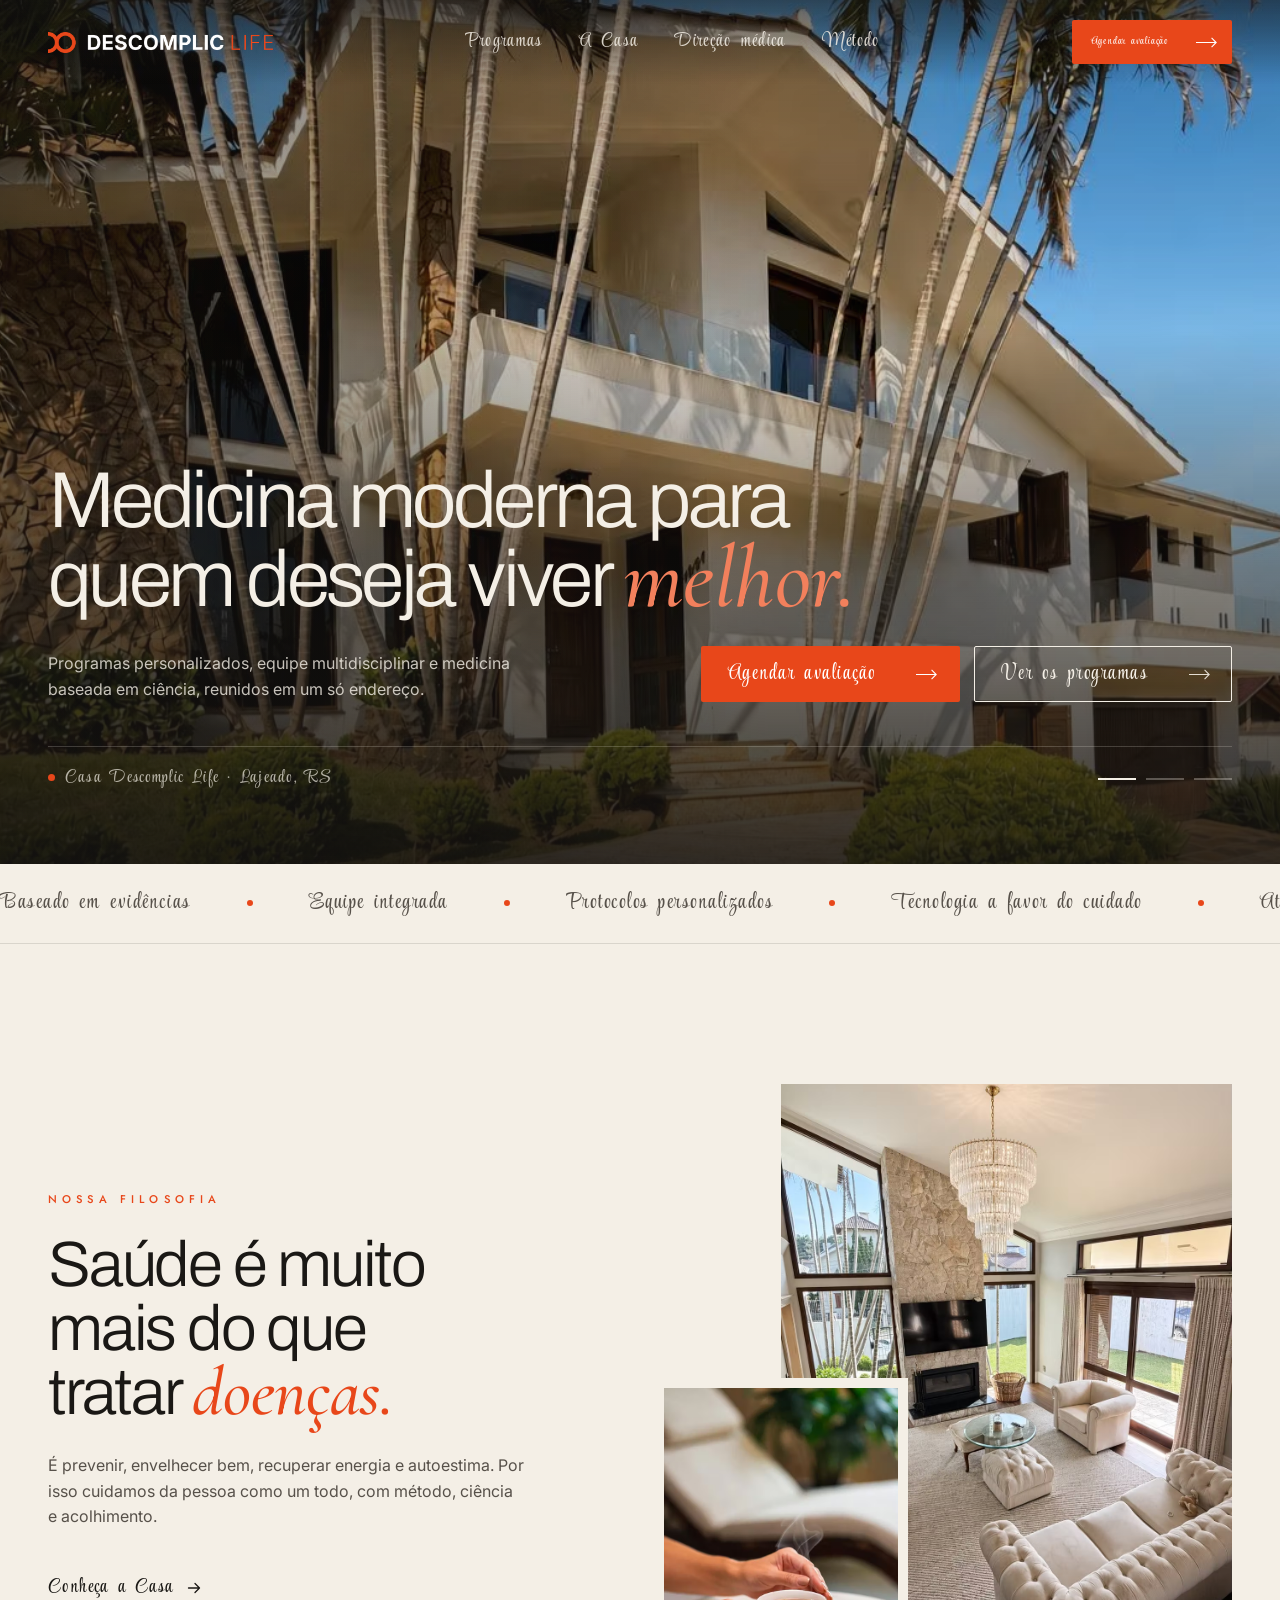
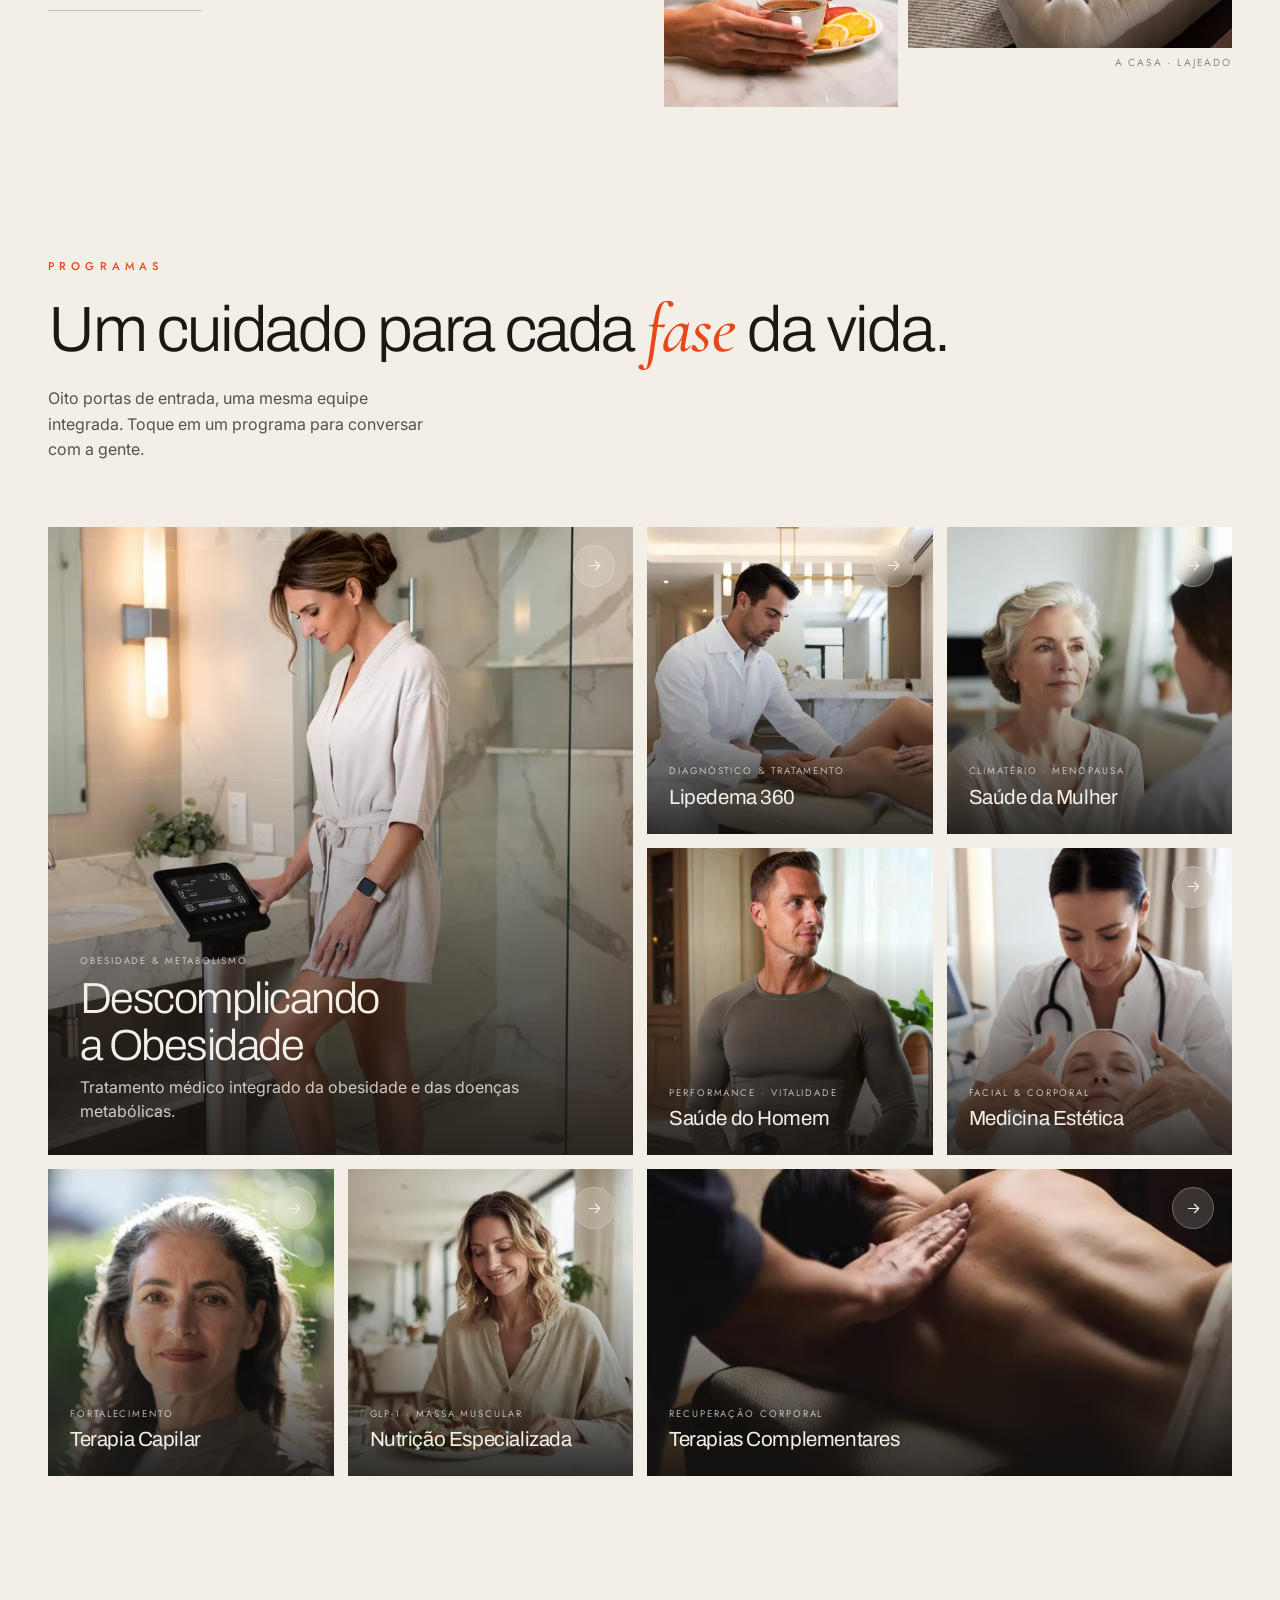
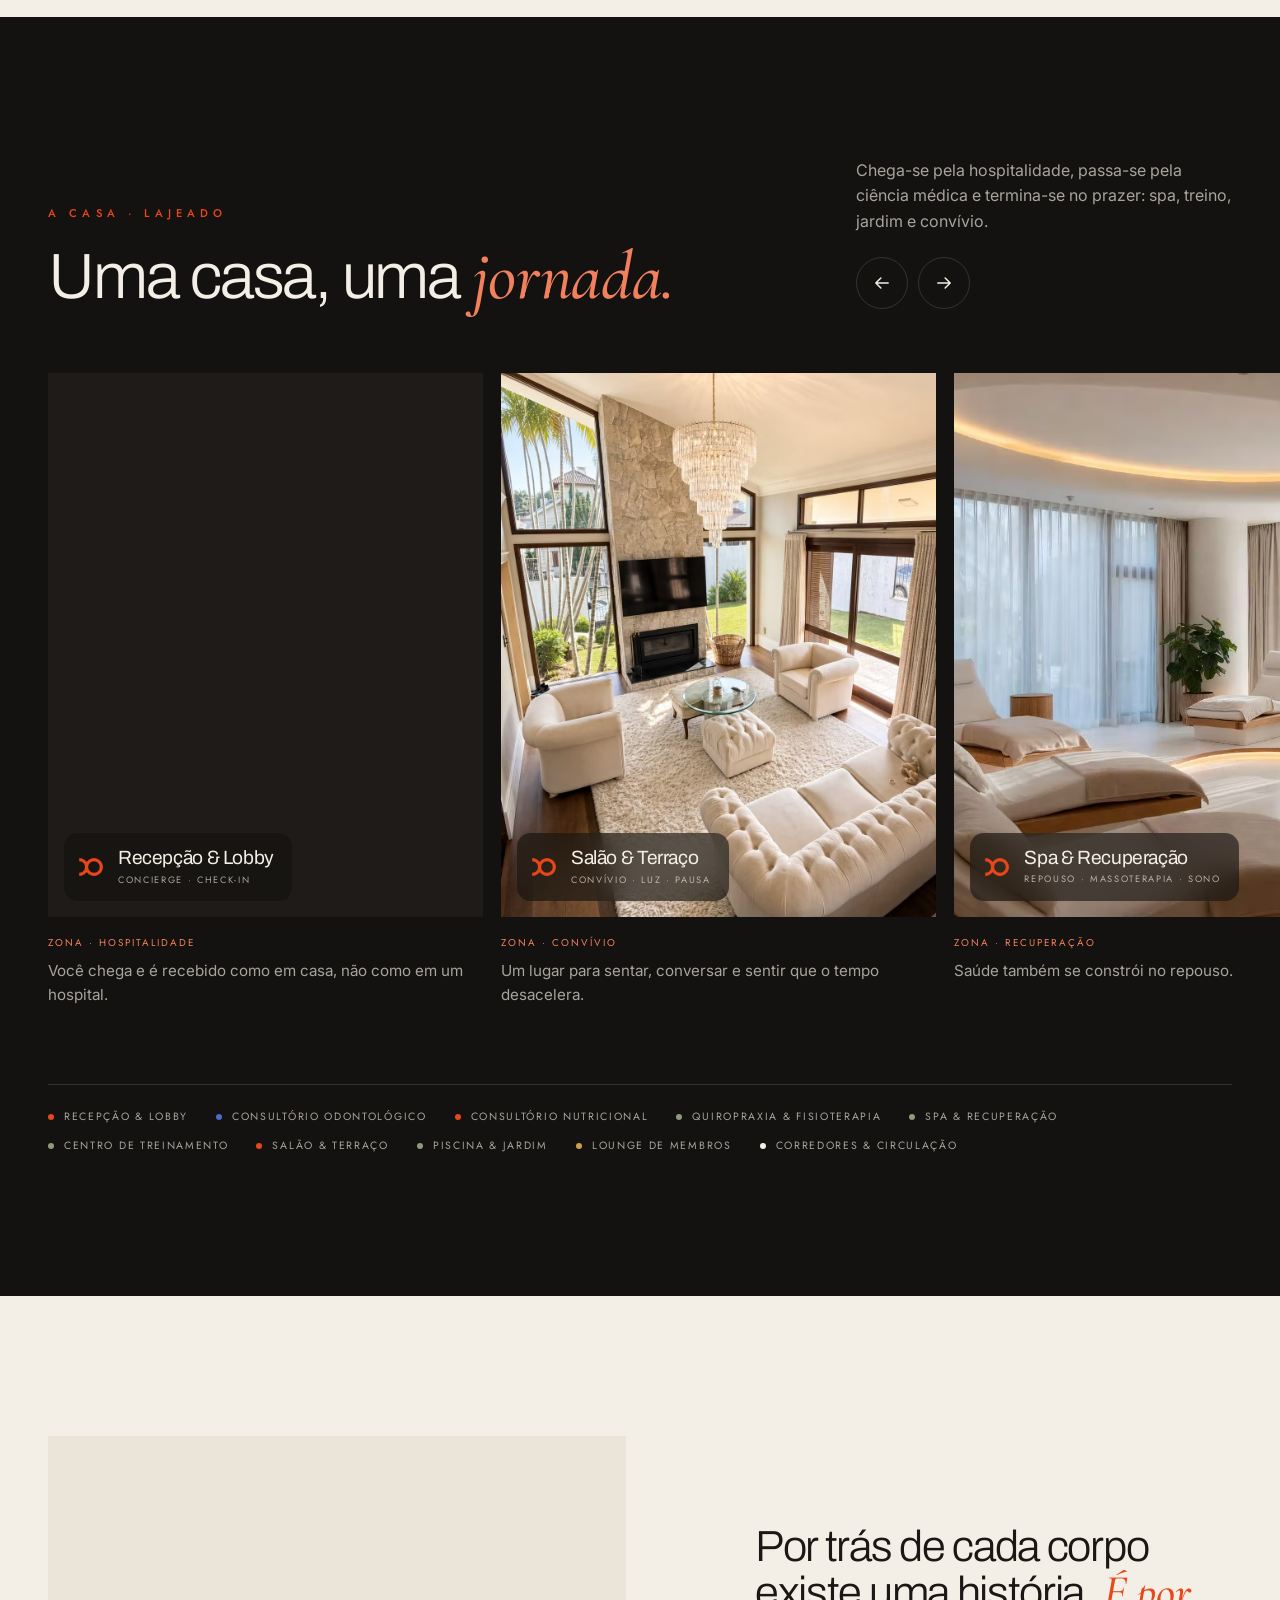
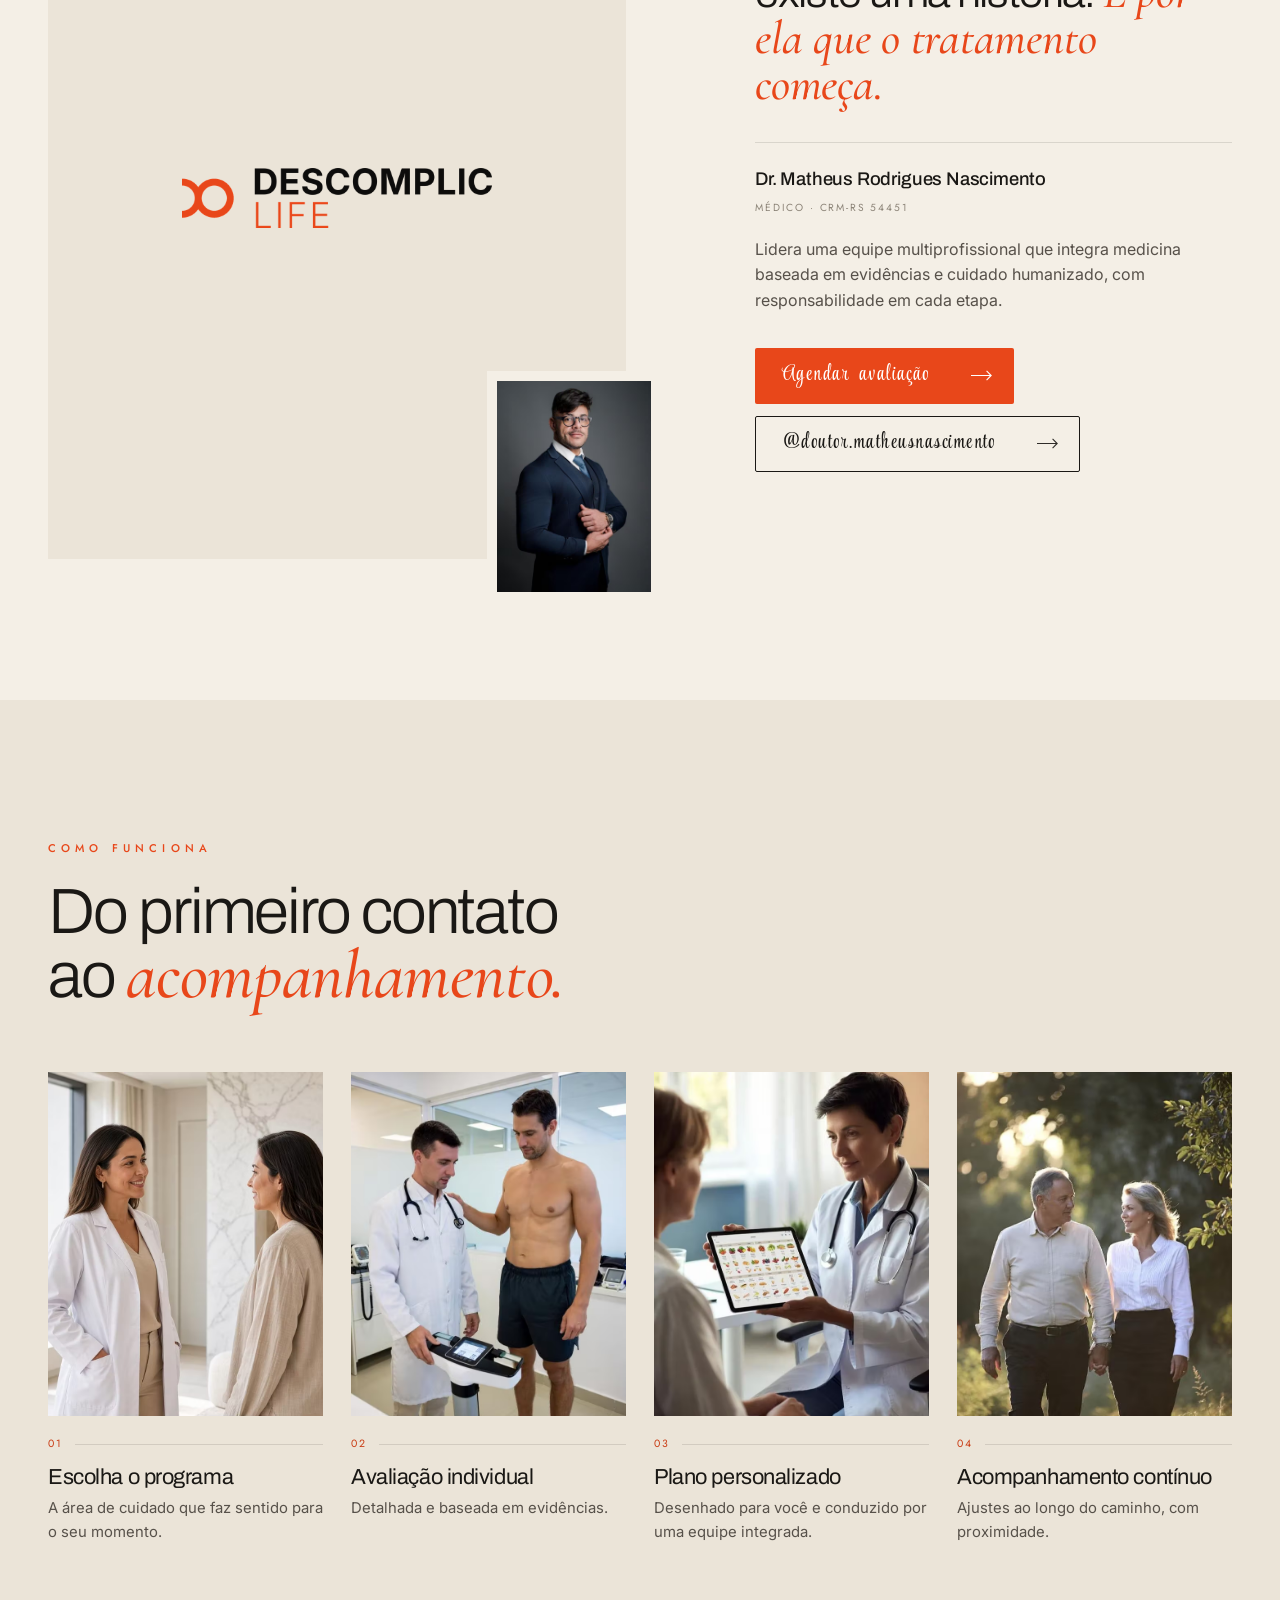
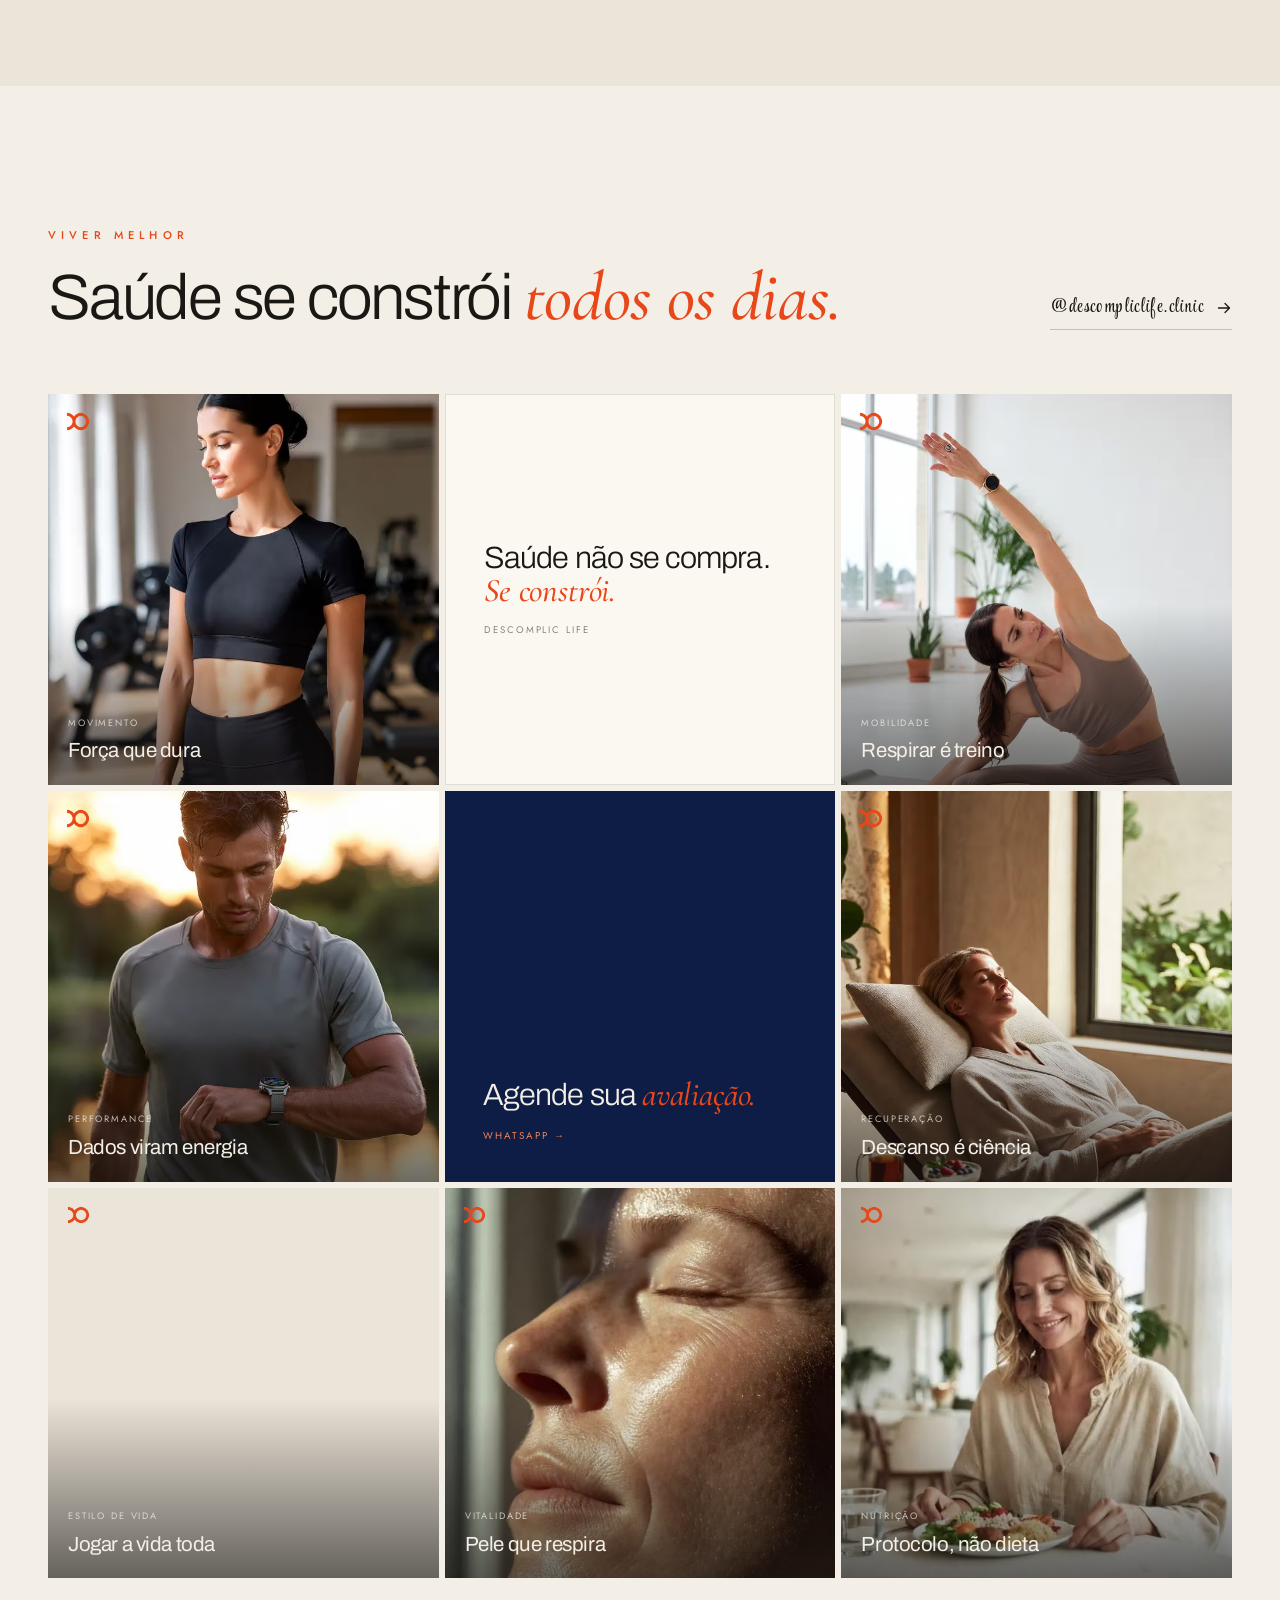
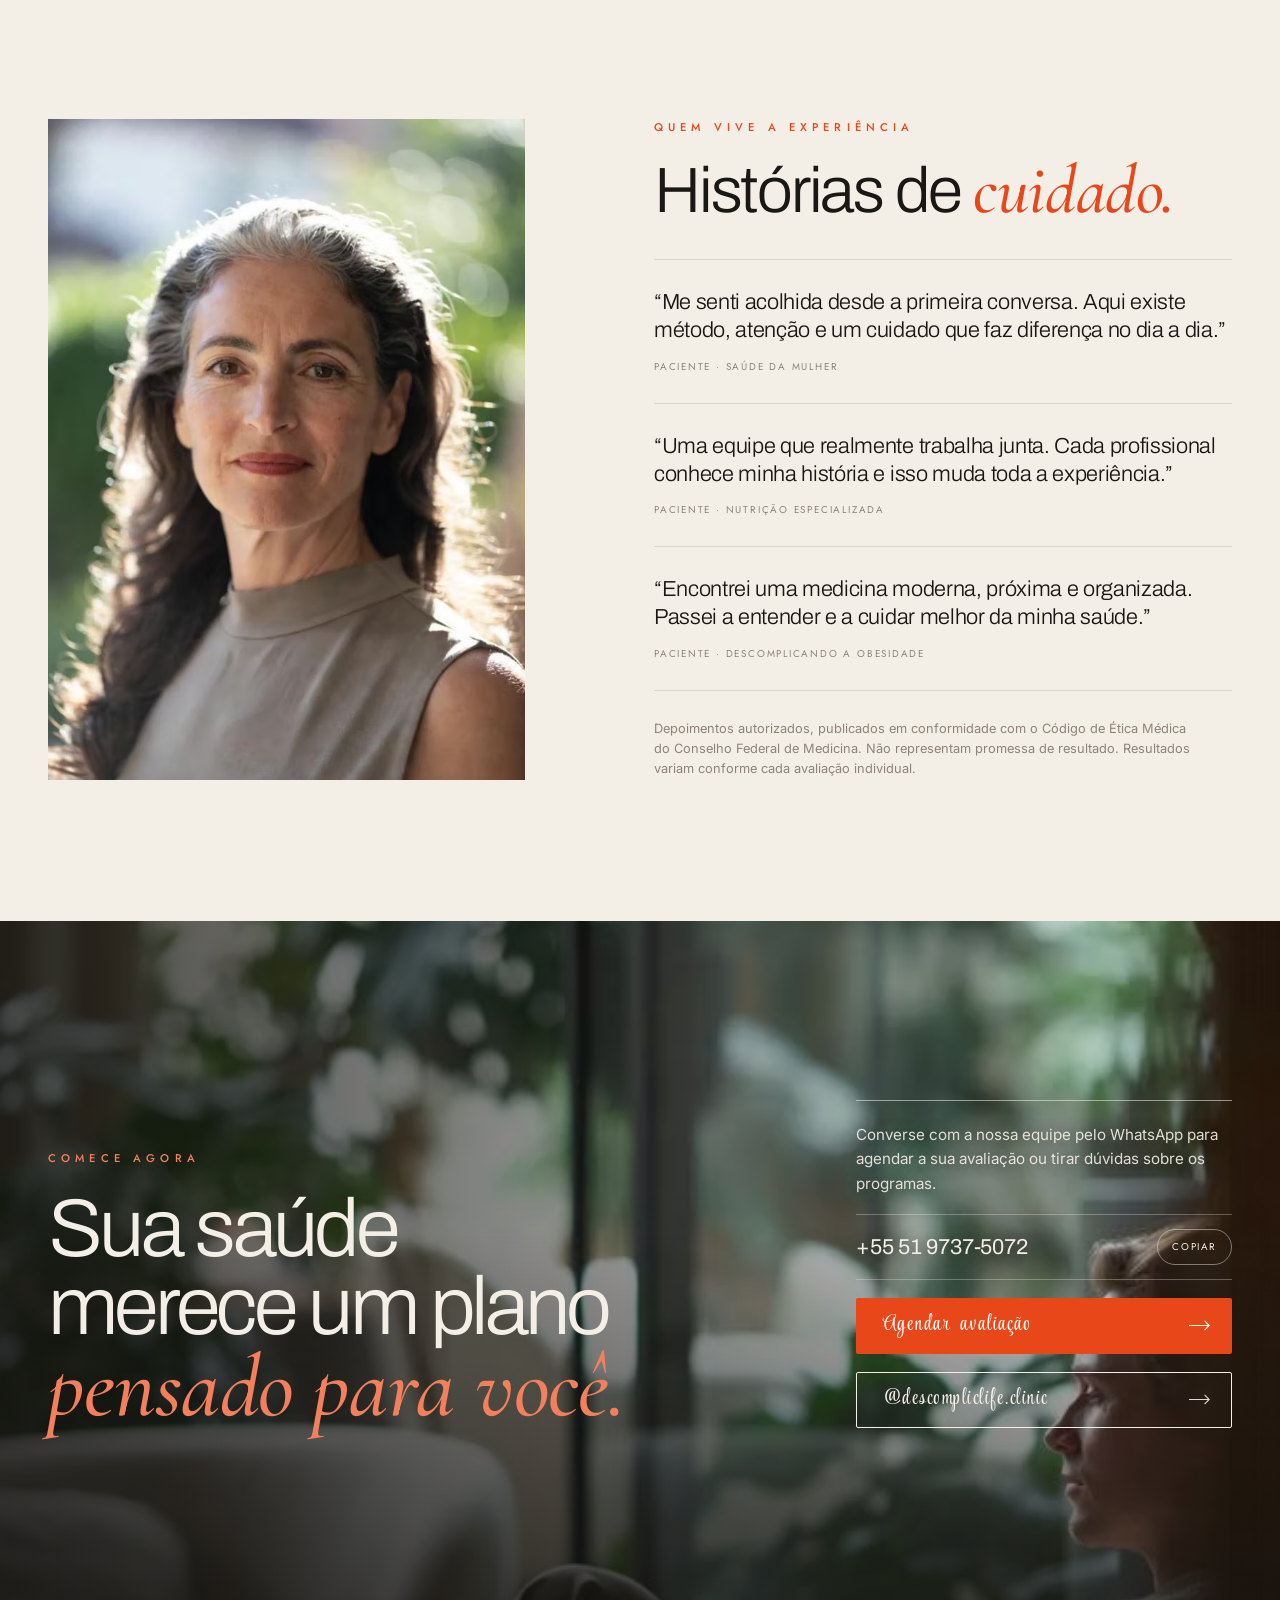
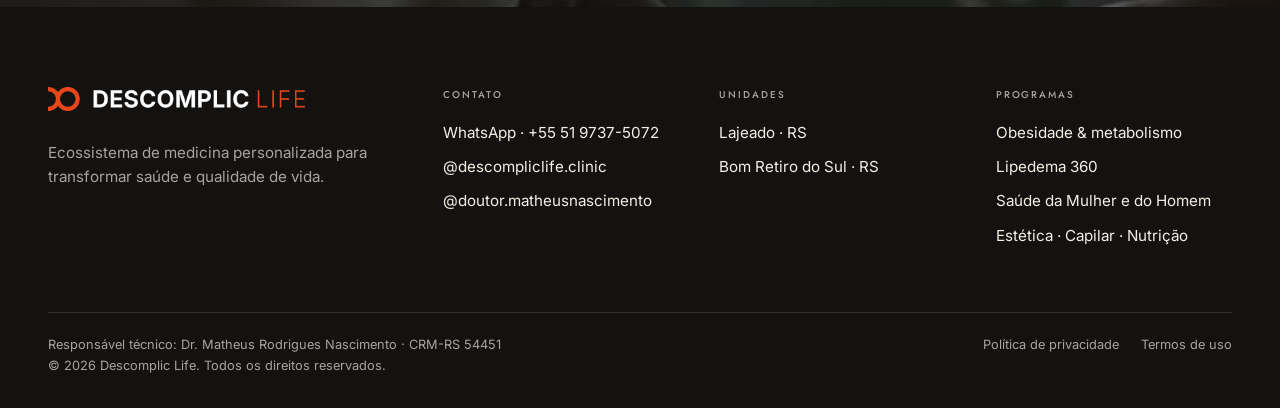
==== commit 9a7984f4: "Fonte assinatura mais espaçada; etiqueta da abertura em uma linha no celular Co-Authored-By: Claude " ====
--- a/index.html
+++ b/index.html
@@ -363,13 +363,15 @@
 @media (prefers-reduced-motion:reduce){*,*::before,*::after{animation:none!important;transition:none!important}html{scroll-behavior:auto}.js .zoom:not(.seen) img{transform:none}}
 
 /* ---------- assinatura (Style Script) em botões, menu, faixa e etiquetas ---------- */
-:root{--sign:'Style Script','Segoe Script','Brush Script MT',cursive}
-.btn{font-family:var(--sign);font-weight:400;font-size:1.4rem;letter-spacing:0;text-transform:none}
-.arrow-link{font-family:var(--sign);font-size:1.3rem;letter-spacing:0;text-transform:none}
-.nav .links a{font-family:var(--sign);font-size:1.25rem;letter-spacing:0;text-transform:none}
-.sheet a.l{font-family:var(--sign);font-weight:400;font-size:2.7rem;letter-spacing:0;line-height:1.15}
-.chip,.hero .meta{font-family:var(--sign);font-size:1.15rem;letter-spacing:.01em;text-transform:none}
-.marq span{font-family:var(--sign);font-size:1.45rem;letter-spacing:0;text-transform:none}
+:root{--sign:'Style Script','Segoe Script','Brush Script MT',cursive;--sign-ls:.07em;--sign-ws:.18em}
+.btn,.arrow-link,.nav .links a,.sheet a.l,.chip,.hero .meta,.marq span{font-family:var(--sign);font-weight:400;letter-spacing:var(--sign-ls);word-spacing:var(--sign-ws);text-transform:none}
+.btn{font-size:1.32rem}
+.arrow-link{font-size:1.24rem}
+.nav .links a{font-size:1.2rem}
+.sheet a.l{font-size:2.5rem;line-height:1.2;letter-spacing:.05em}
+.chip,.hero .meta{font-size:1.1rem}
+@media (max-width:640px){.hero .meta{flex-wrap:wrap;row-gap:14px}.hero .meta .cap{flex:1 1 100%;white-space:nowrap}}
+.marq span{font-size:1.35rem}
 </style>
 </head>
 <body>
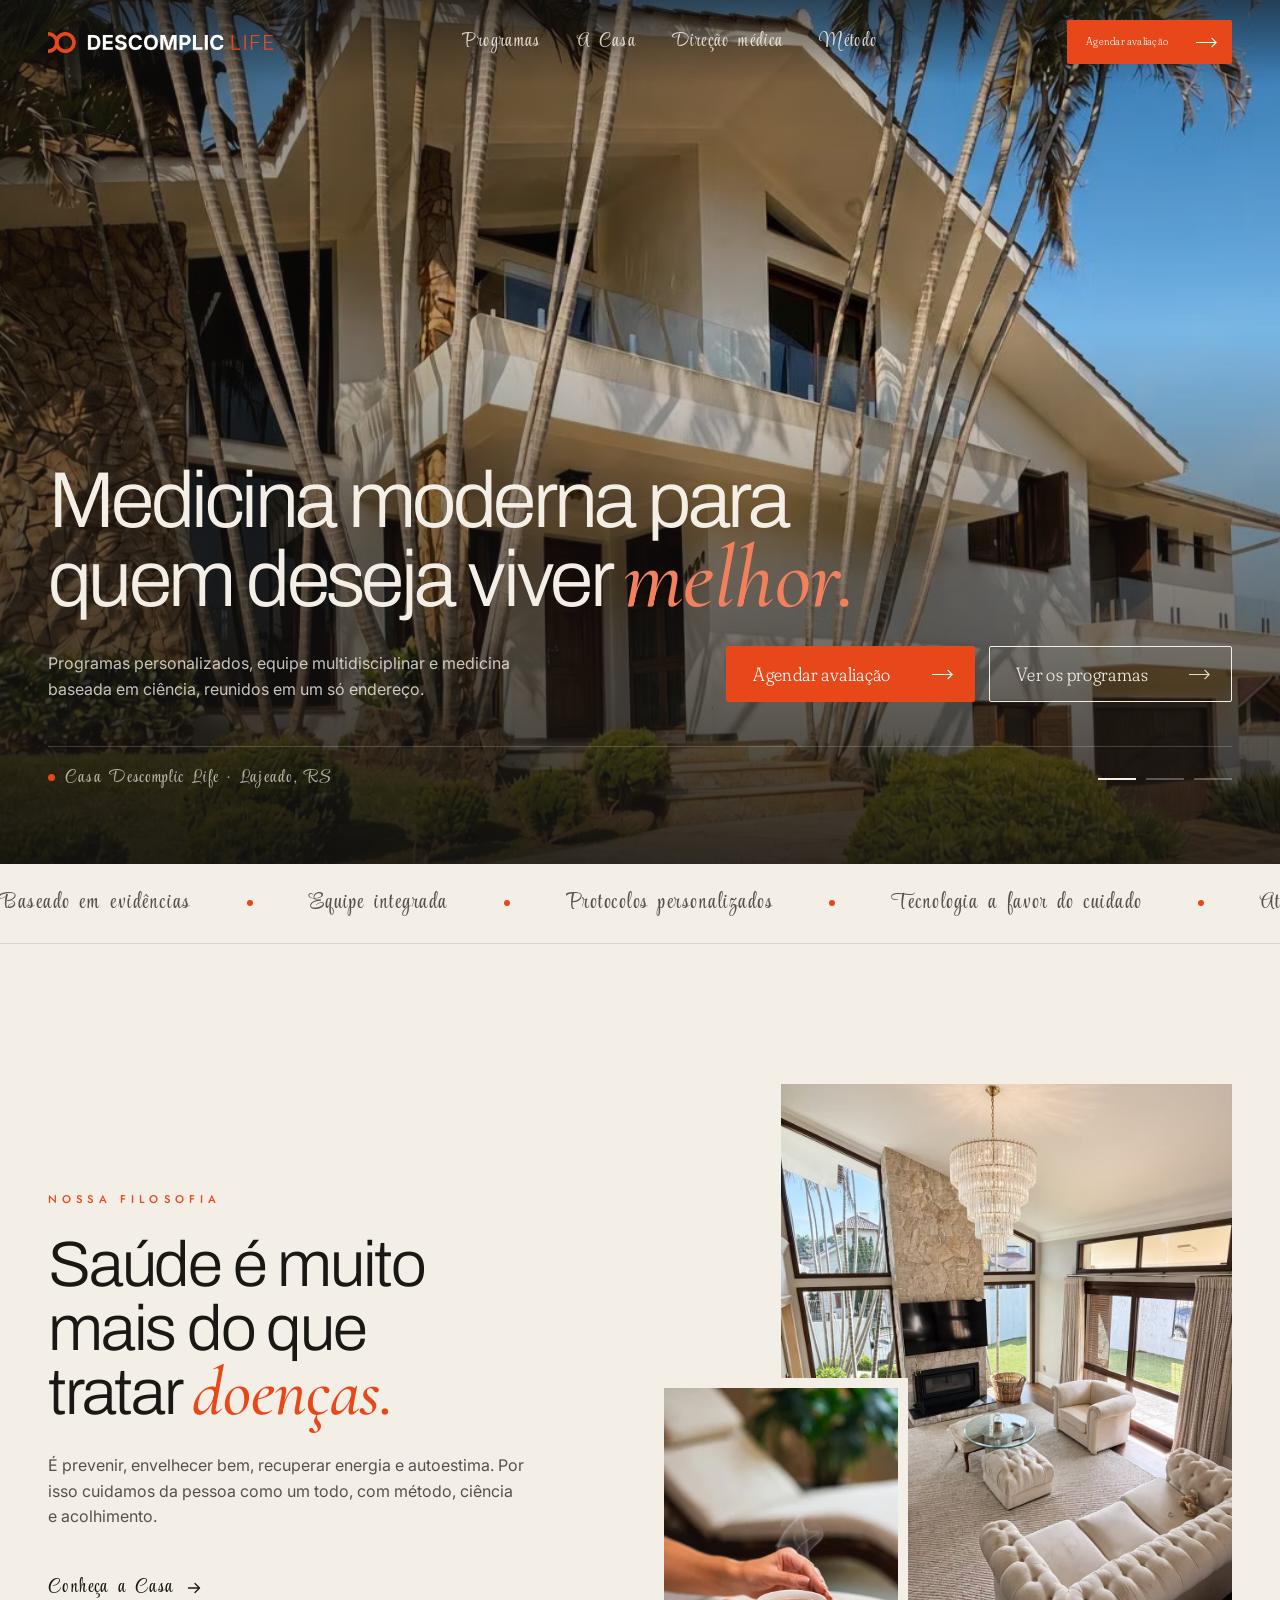
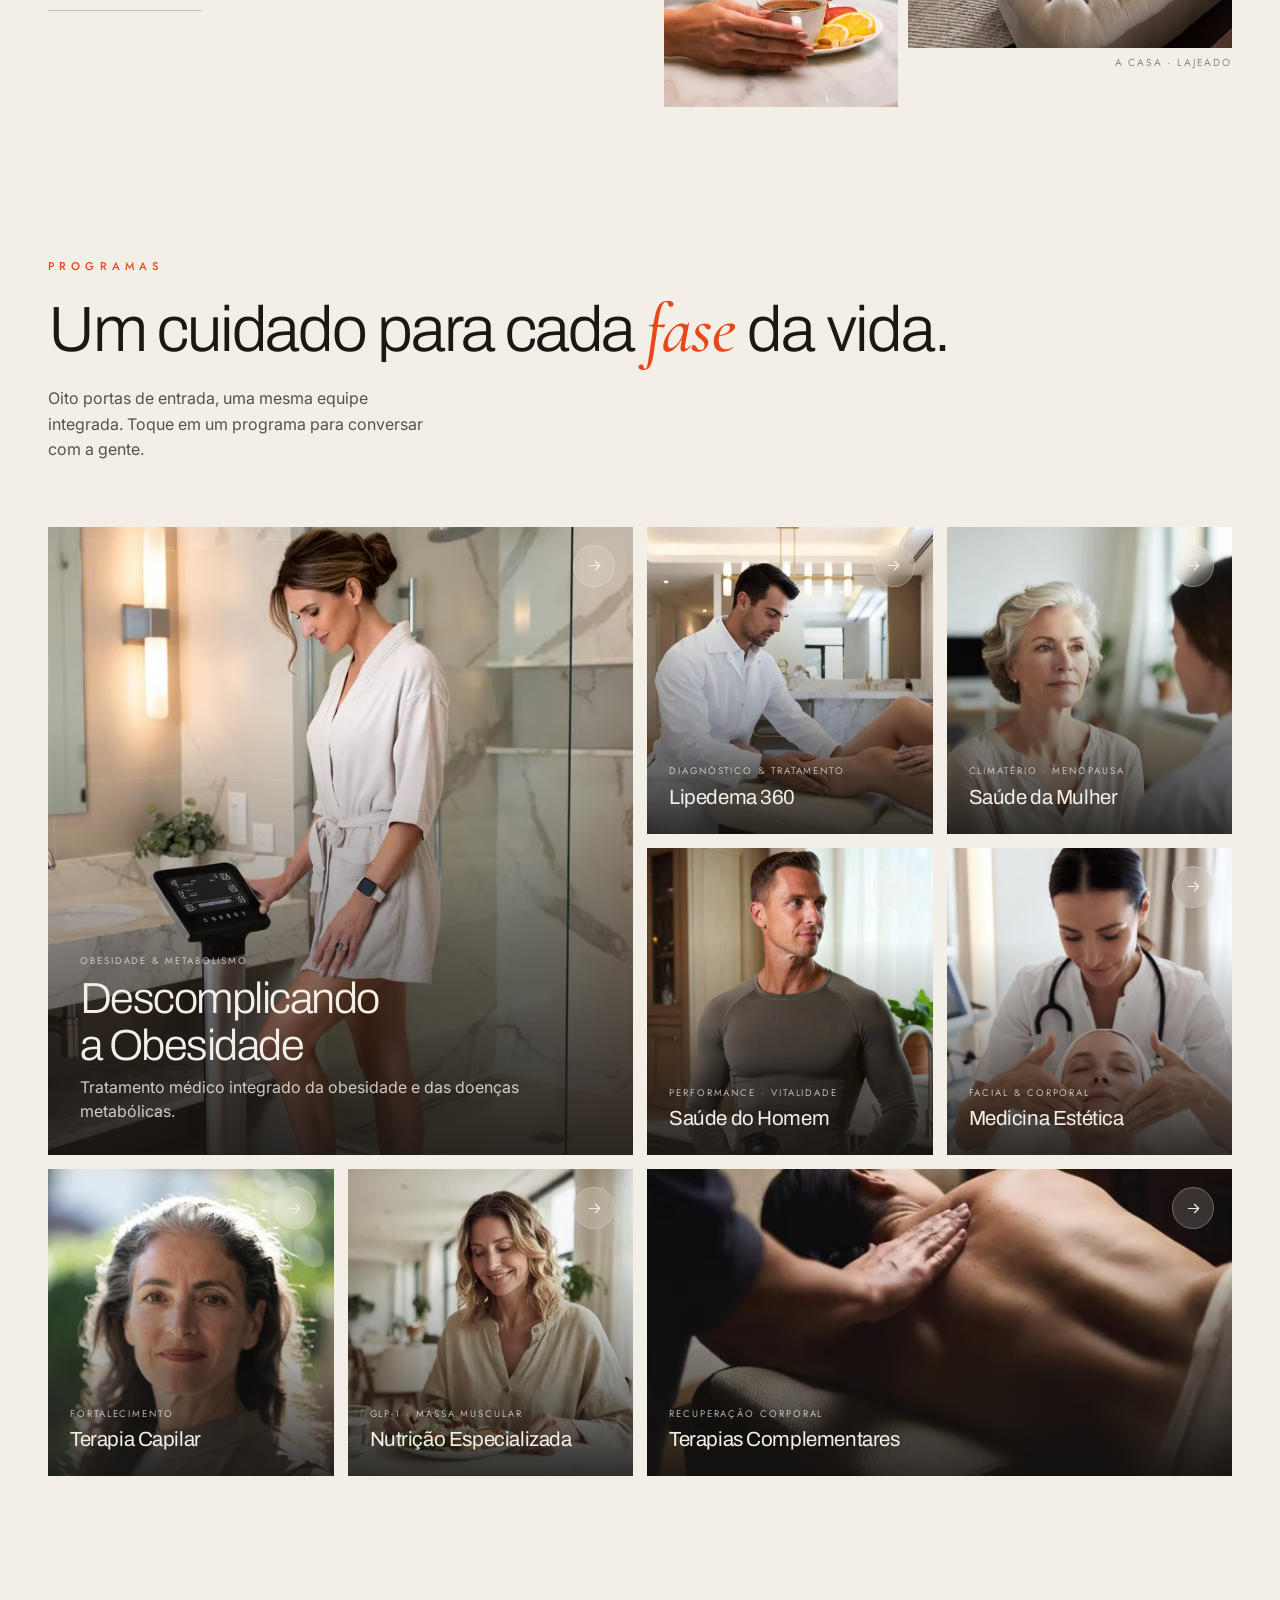
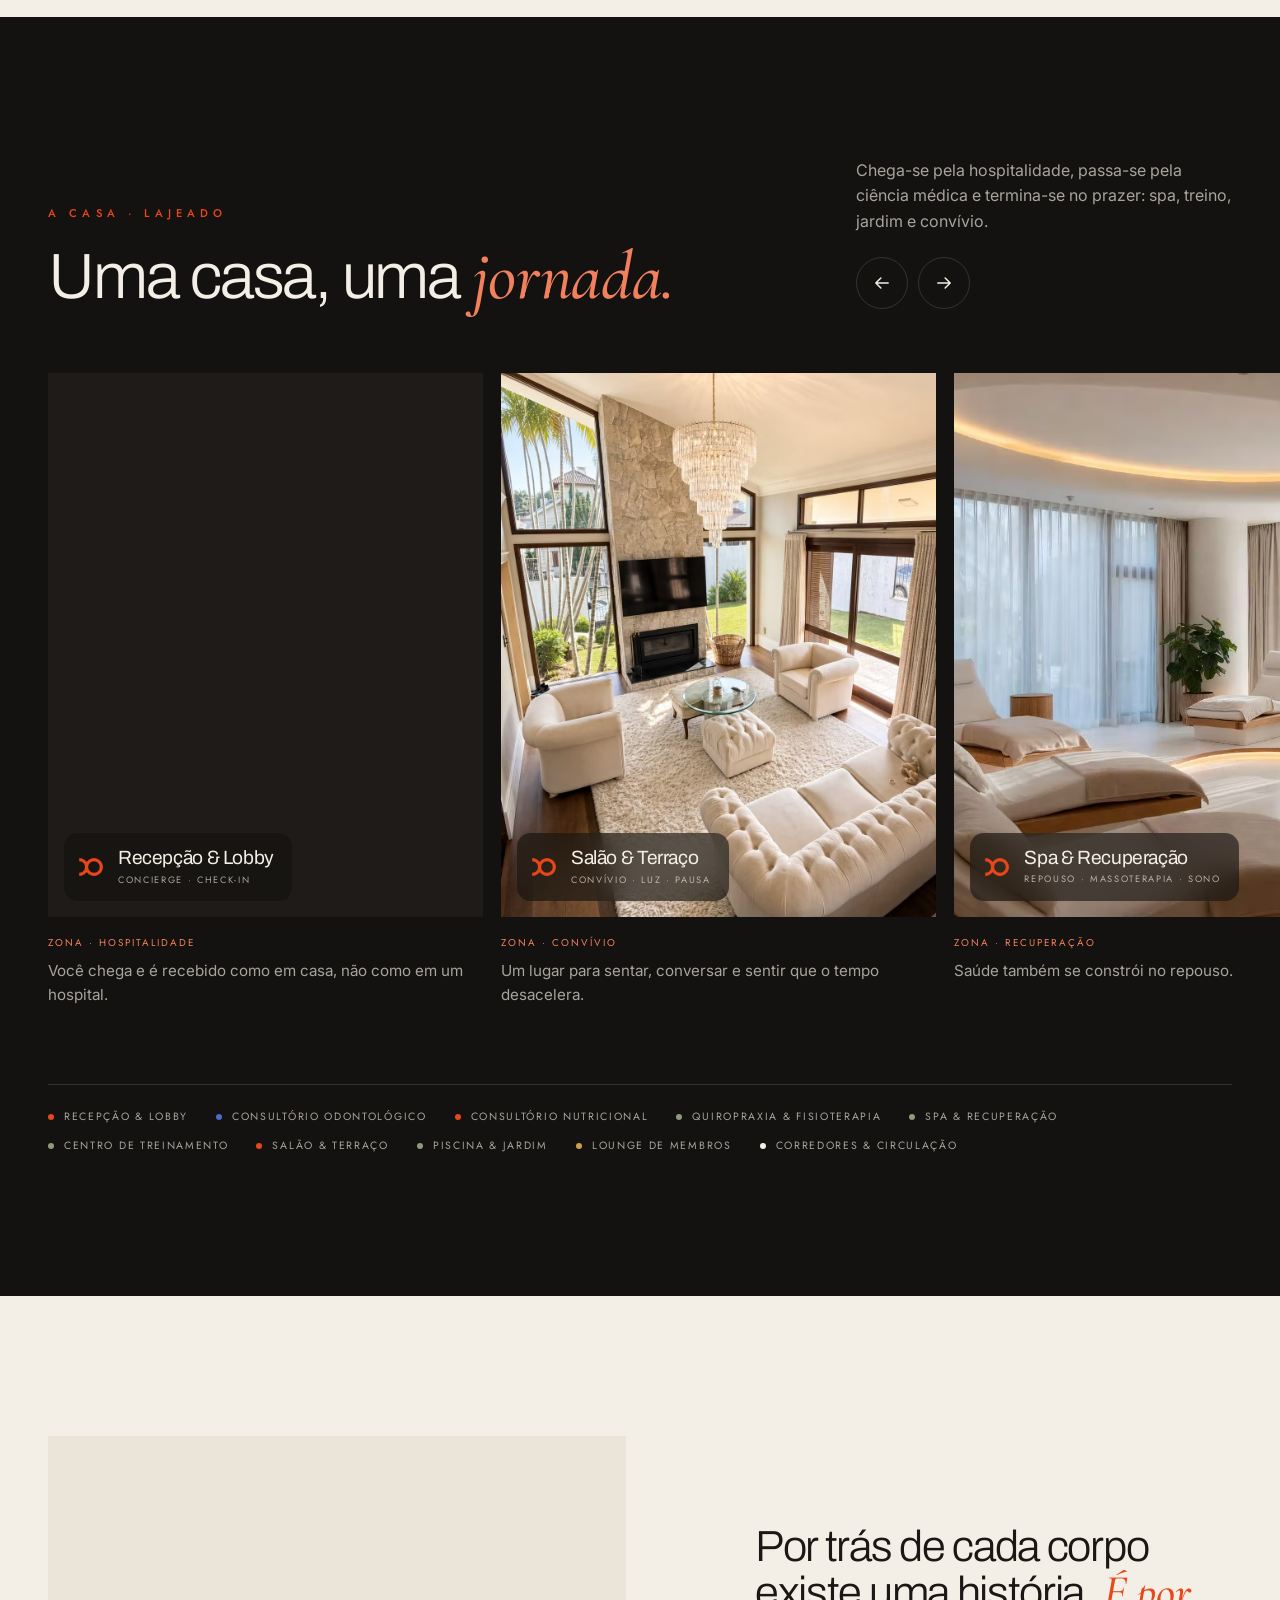
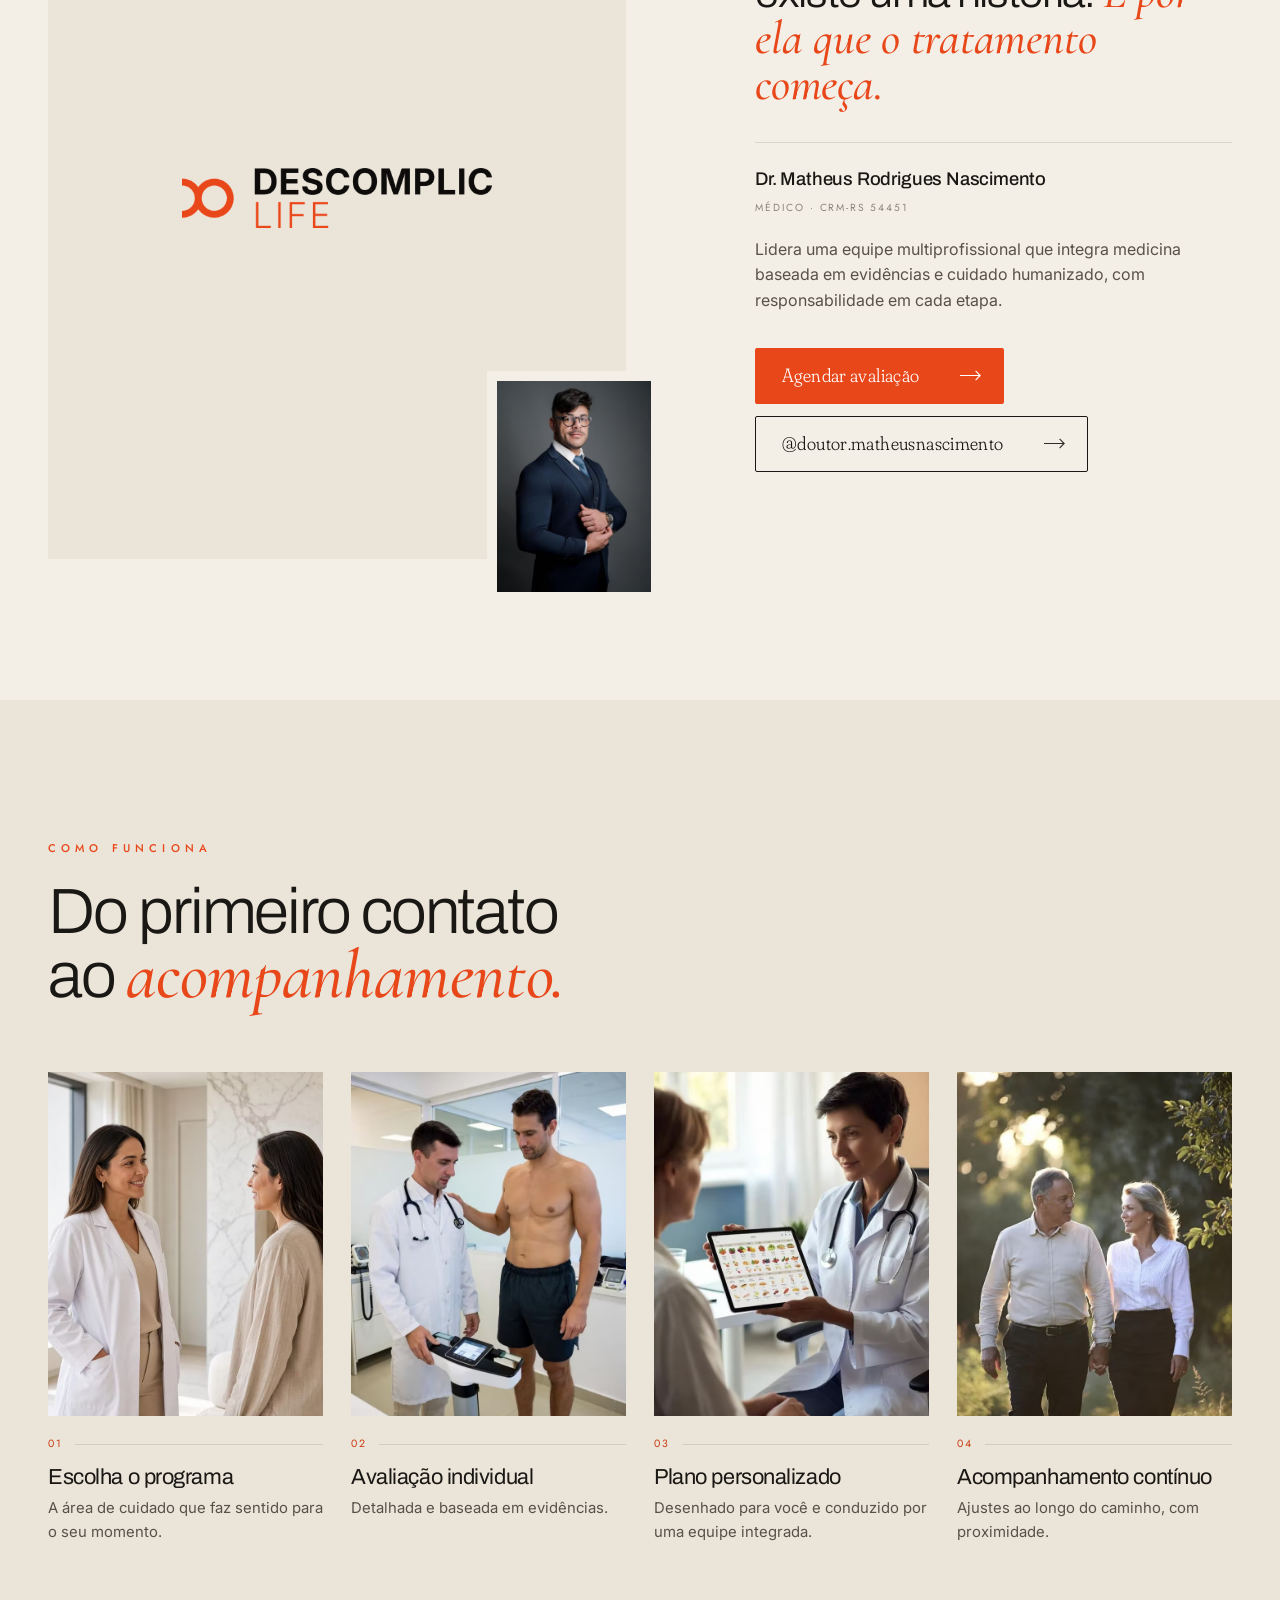
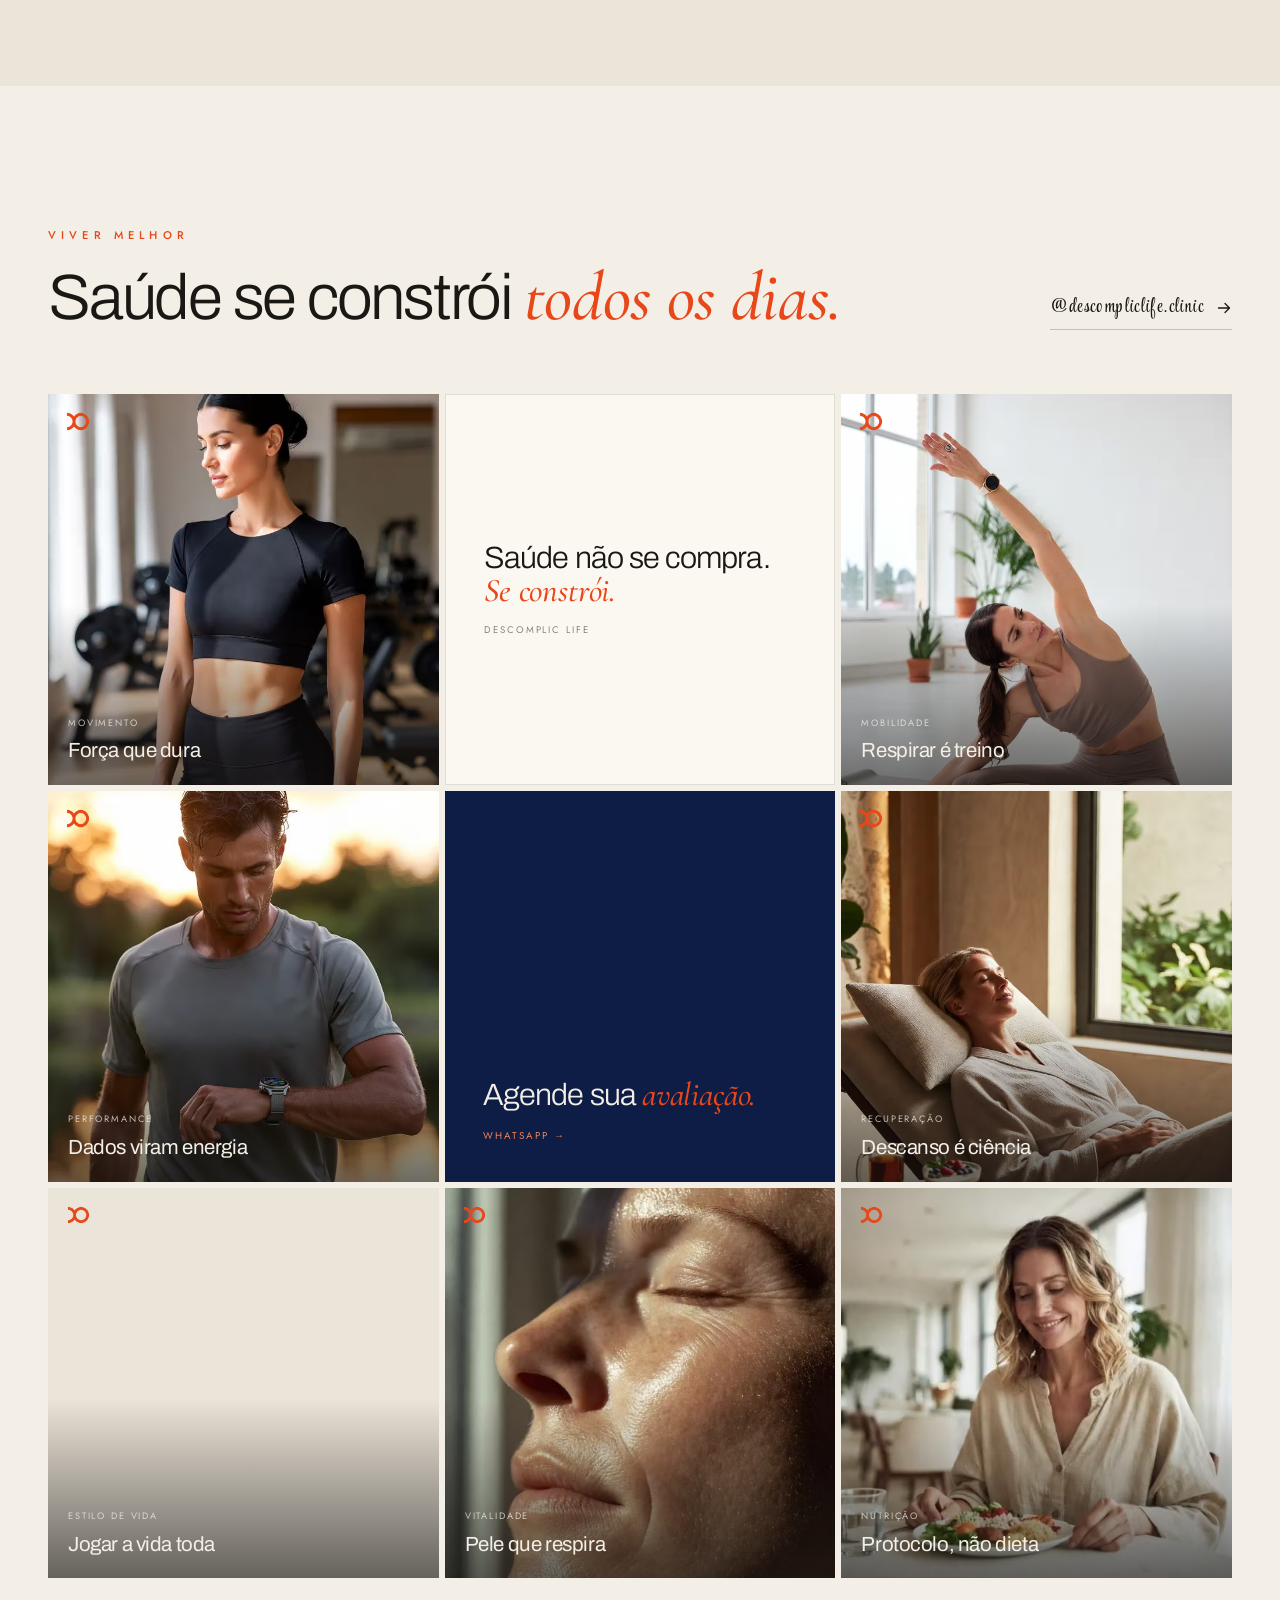
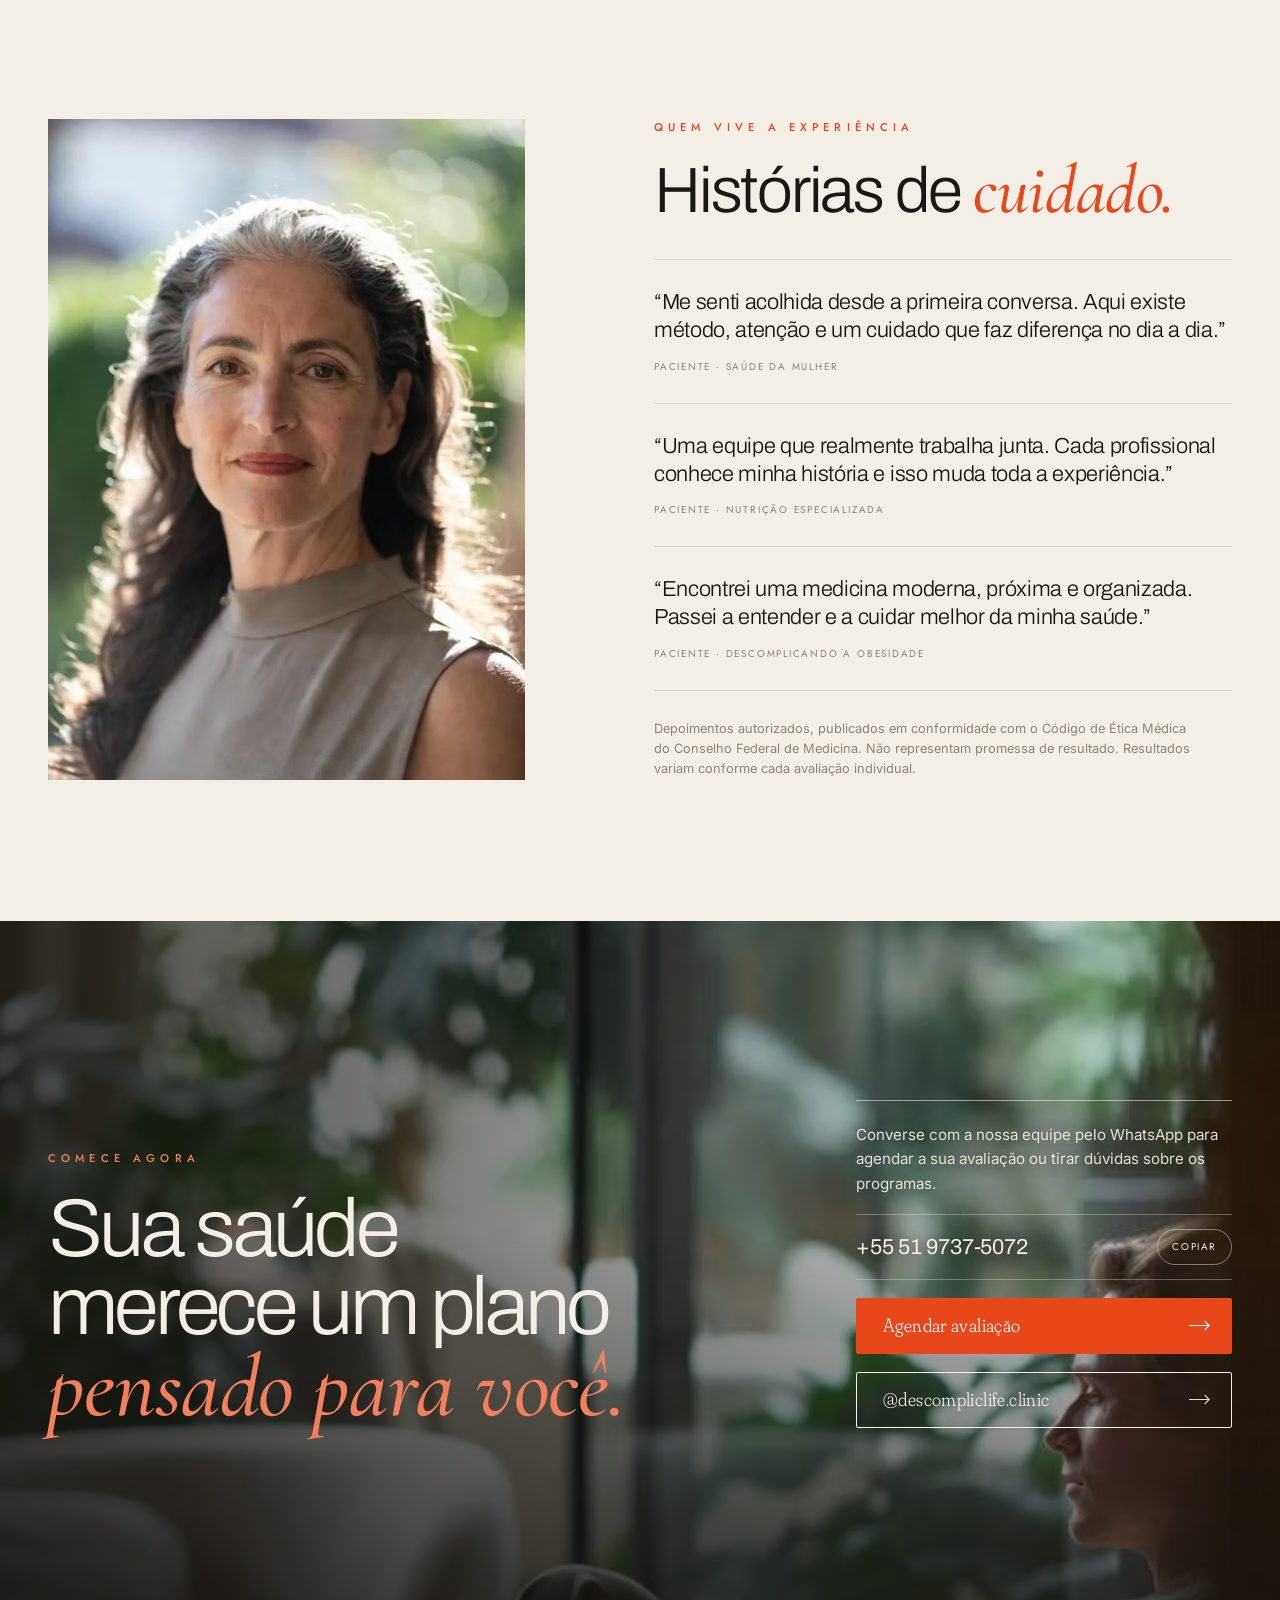
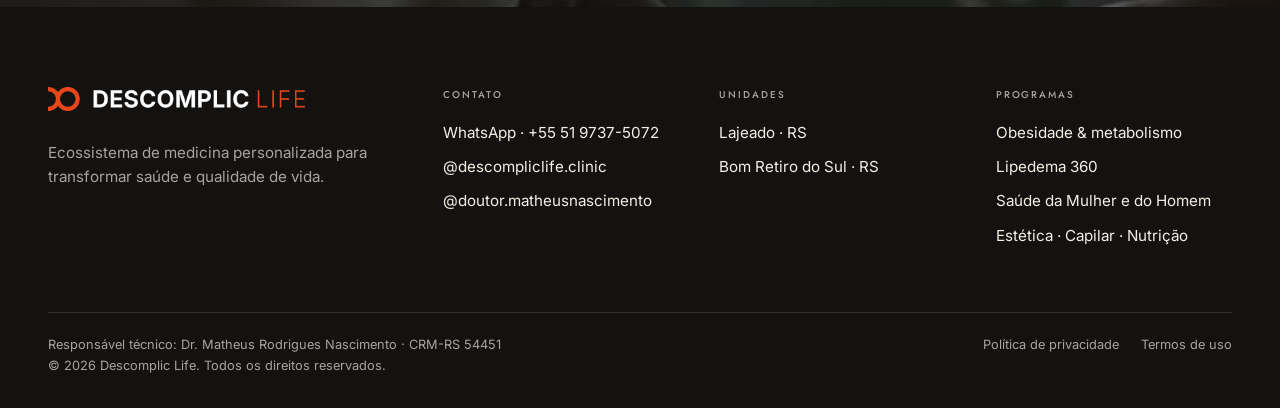
==== commit 247ab911: "Botões com Fraunces suave Co-Authored-By: Claude Opus 5.5 <noreply@anthropic.com>" ====
--- a/index.html
+++ b/index.html
@@ -25,7 +25,7 @@
 </script>
 <link rel="preconnect" href="https://fonts.googleapis.com">
 <link rel="preconnect" href="https://fonts.gstatic.com" crossorigin>
-<link rel="stylesheet" href="https://fonts.googleapis.com/css2?family=Archivo:wght@300;400;500;800&family=Cormorant+Garamond:ital,wght@1,500&family=Inter:wght@400;500&family=Jost:wght@400;500&family=Style+Script&display=swap">
+<link rel="stylesheet" href="https://fonts.googleapis.com/css2?family=Archivo:wght@300;400;500;800&family=Cormorant+Garamond:ital,wght@1,500&family=Inter:wght@400;500&family=Jost:wght@400;500&family=Style+Script&family=Fraunces:opsz,wght,SOFT,WONK@9..144,300,100,1&display=swap">
 <style>
 /* Layout: "a Casa em capítulos" — full-bleed photography carries every section; paper and onyx bands alternate;
    type follows the brand kit: Archivo light for display, one italic Instrument Serif accent in orange, mono eyebrows. */
@@ -365,7 +365,7 @@
 /* ---------- assinatura (Style Script) em botões, menu, faixa e etiquetas ---------- */
 :root{--sign:'Style Script','Segoe Script','Brush Script MT',cursive;--sign-ls:.07em;--sign-ws:.18em}
 .btn,.arrow-link,.nav .links a,.sheet a.l,.chip,.hero .meta,.marq span{font-family:var(--sign);font-weight:400;letter-spacing:var(--sign-ls);word-spacing:var(--sign-ws);text-transform:none}
-.btn{font-size:1.32rem}
+.btn{font-family:'Fraunces',Georgia,serif;font-weight:300;font-variation-settings:'SOFT' 100,'WONK' 1,'opsz' 144;font-size:1.2rem;letter-spacing:.02em;word-spacing:normal}
 .arrow-link{font-size:1.24rem}
 .nav .links a{font-size:1.2rem}
 .sheet a.l{font-size:2.5rem;line-height:1.2;letter-spacing:.05em}
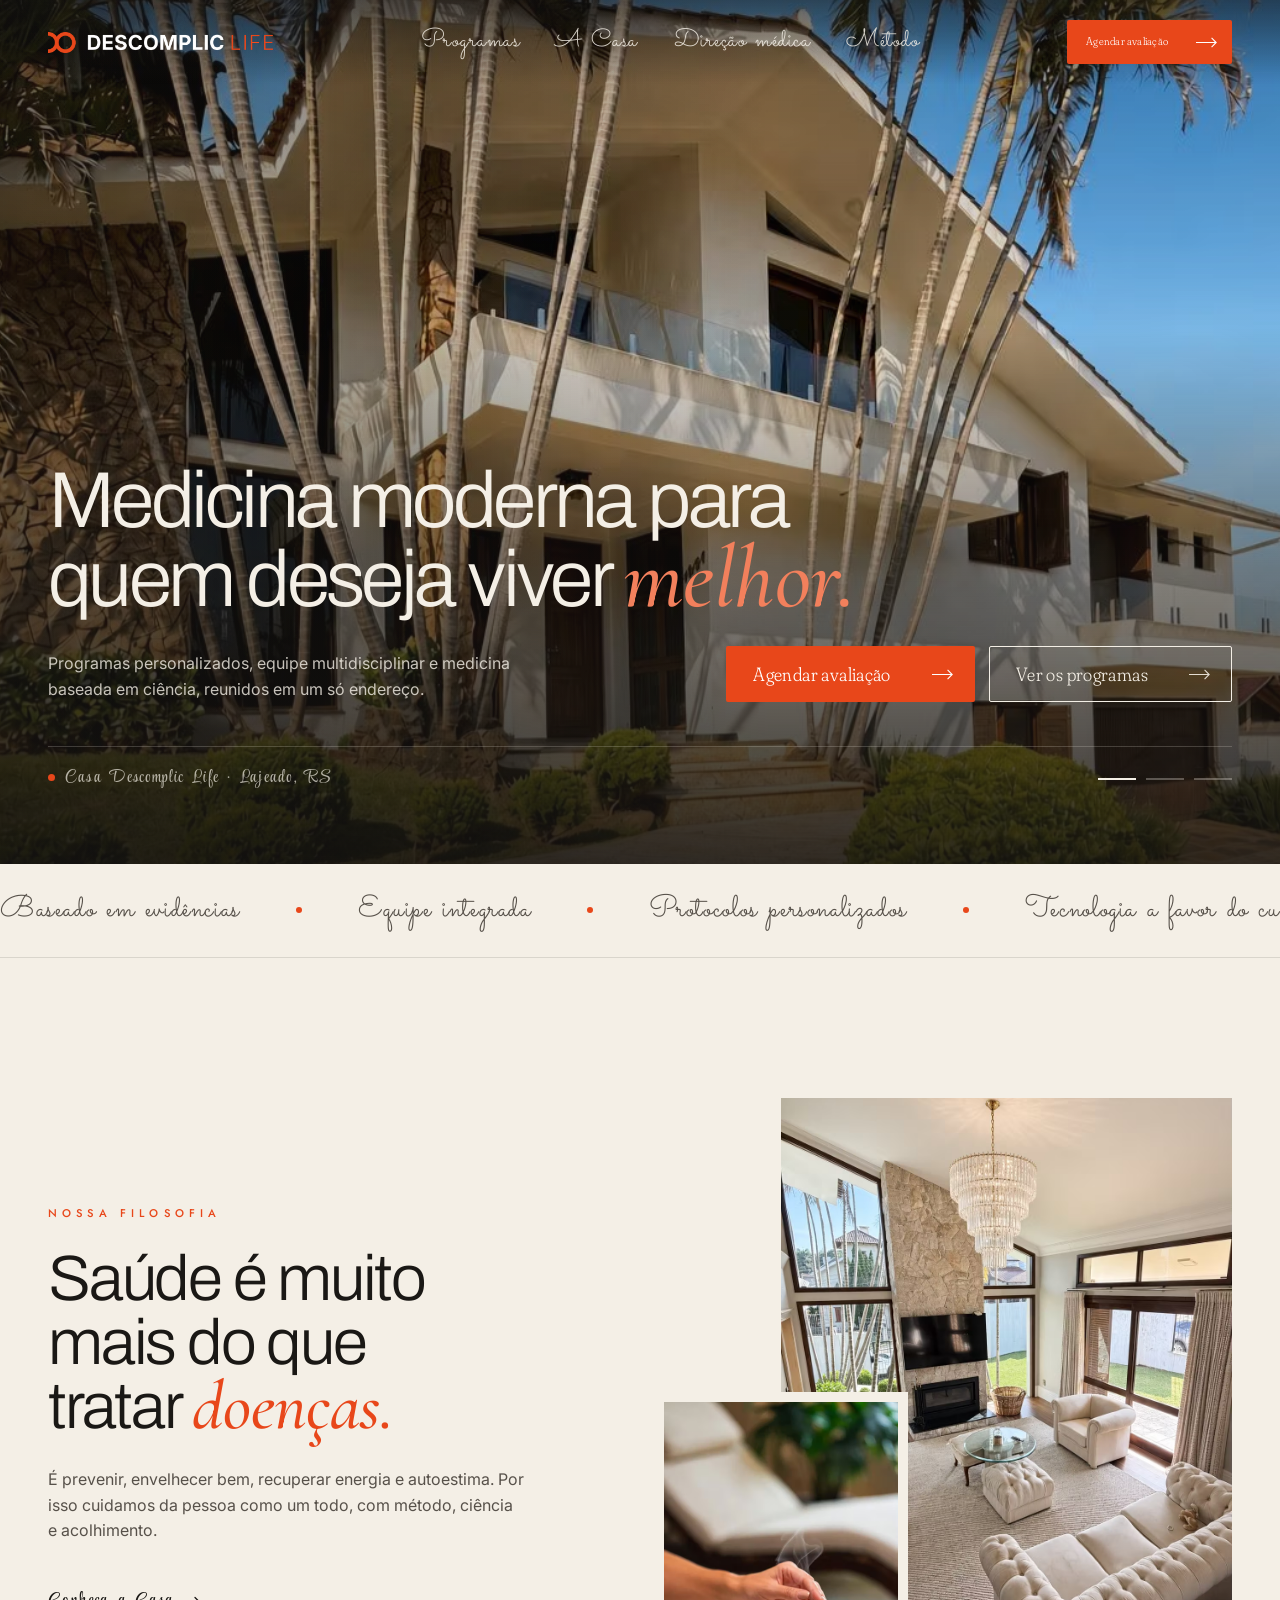
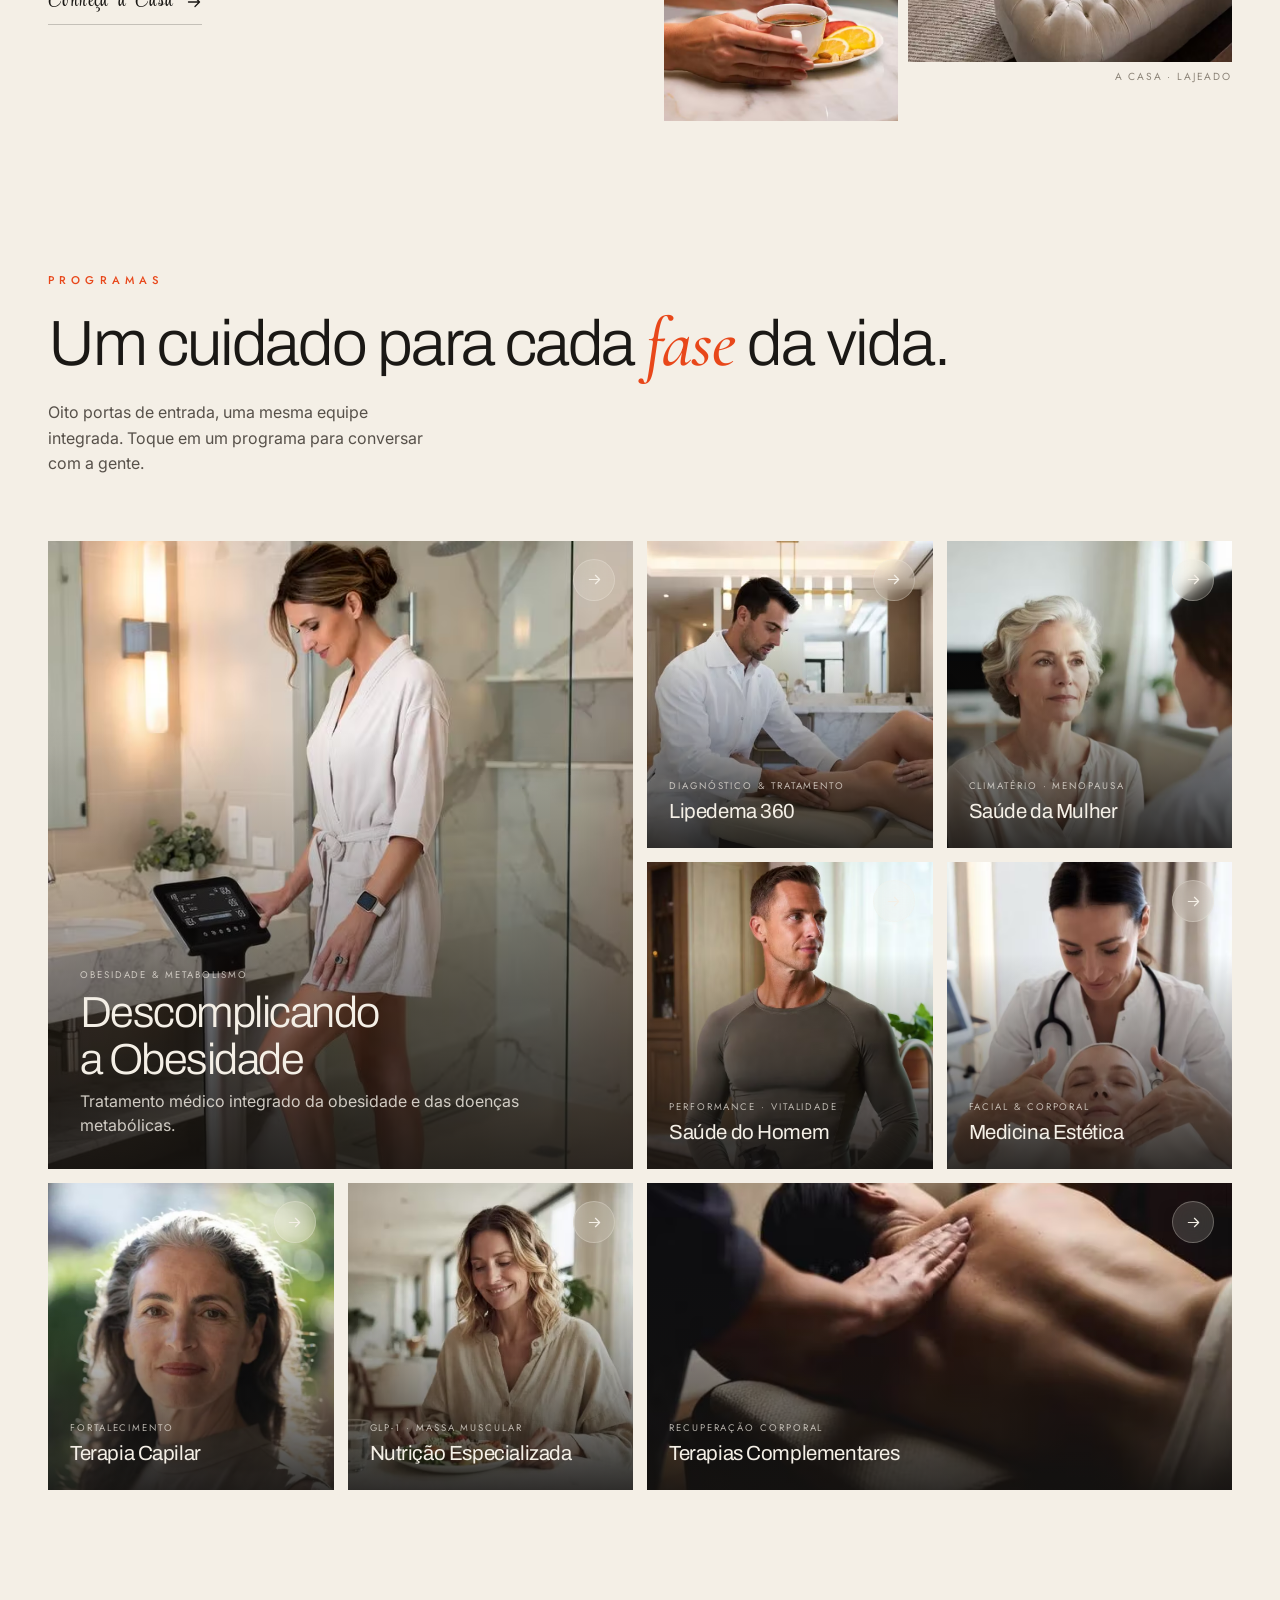
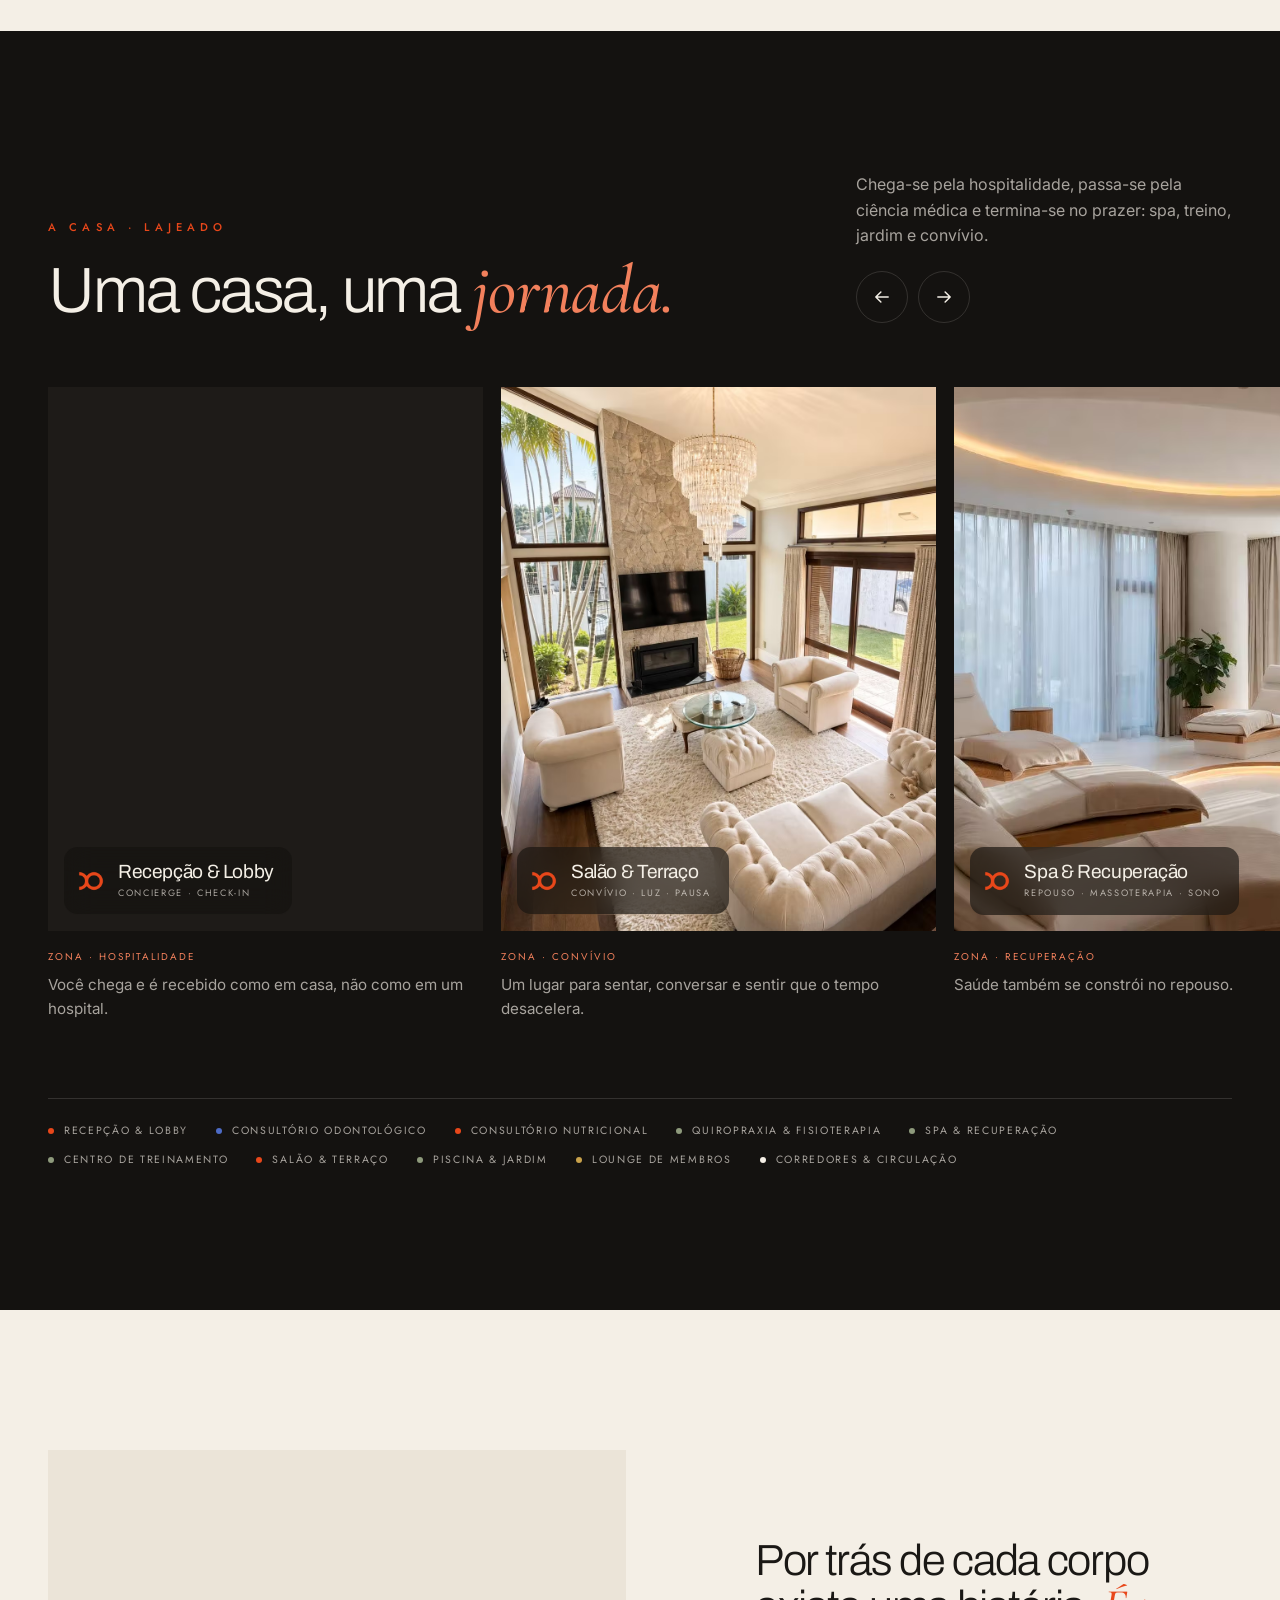
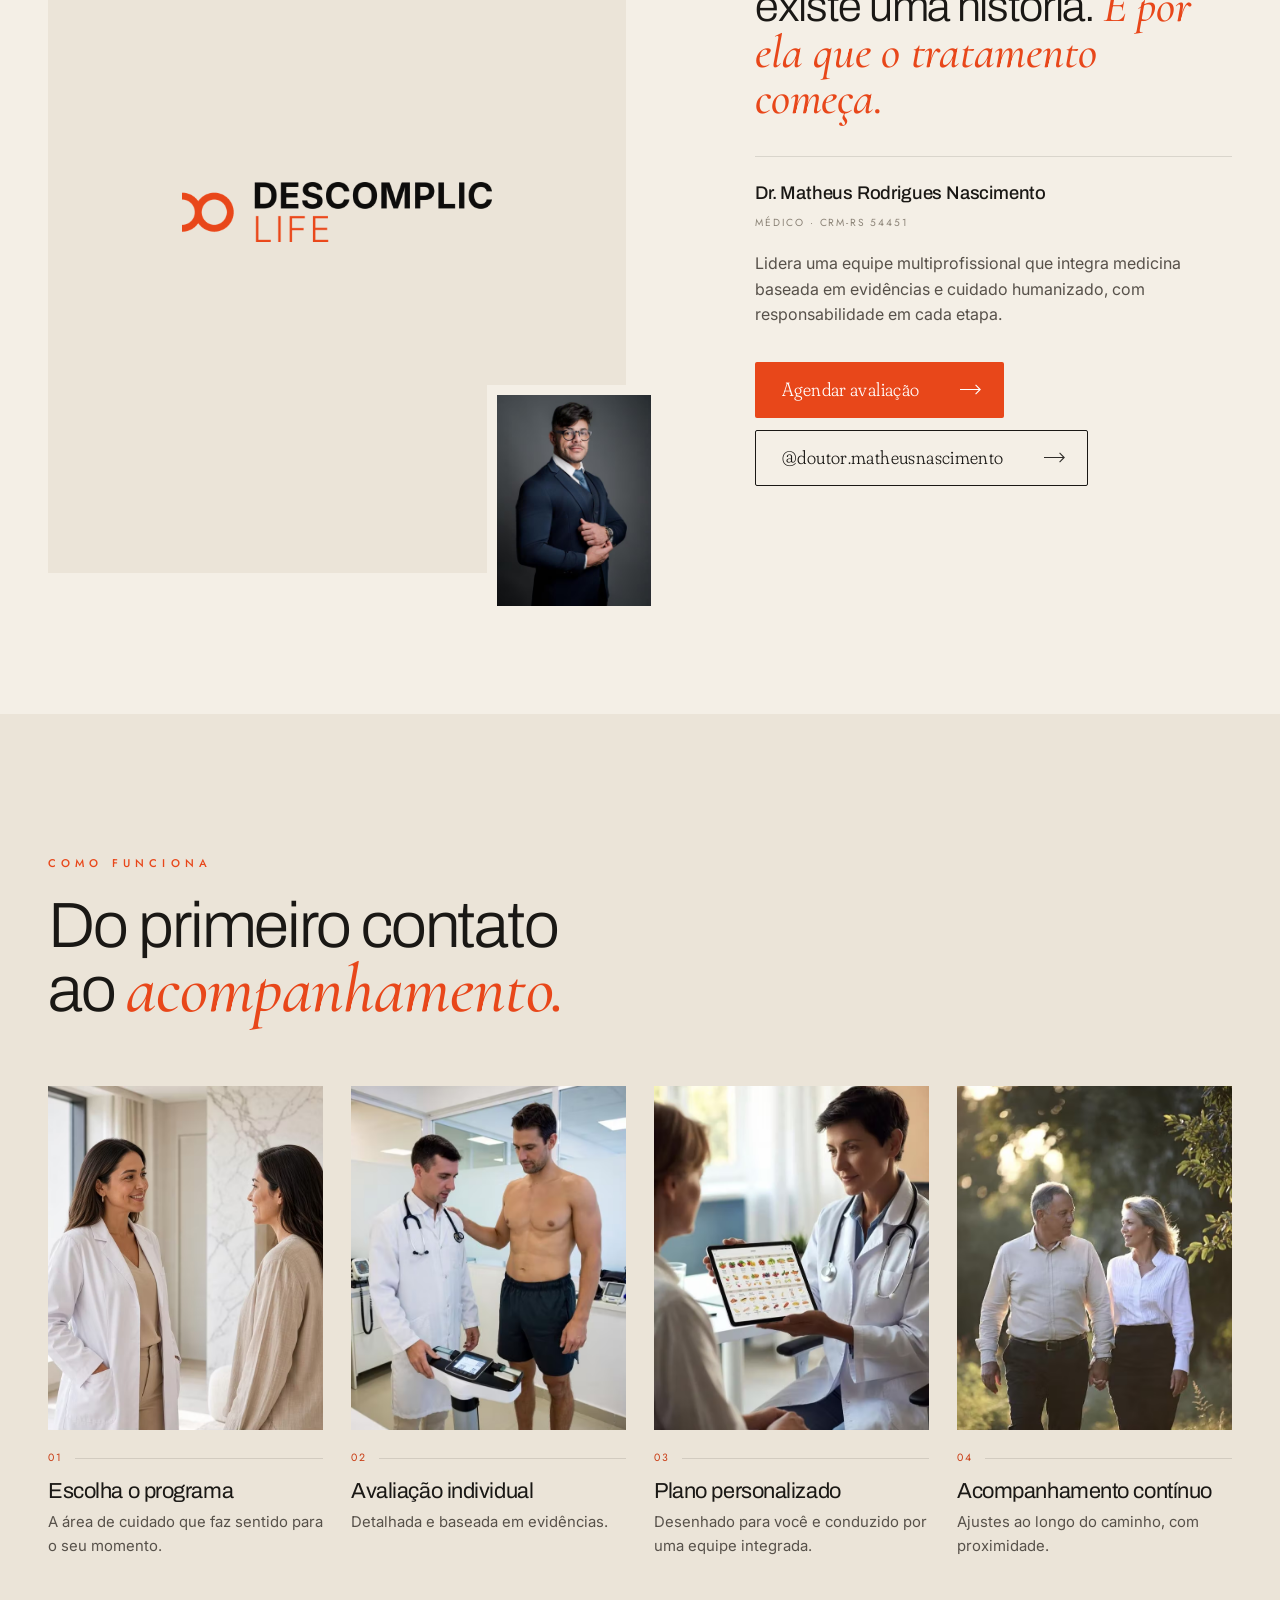
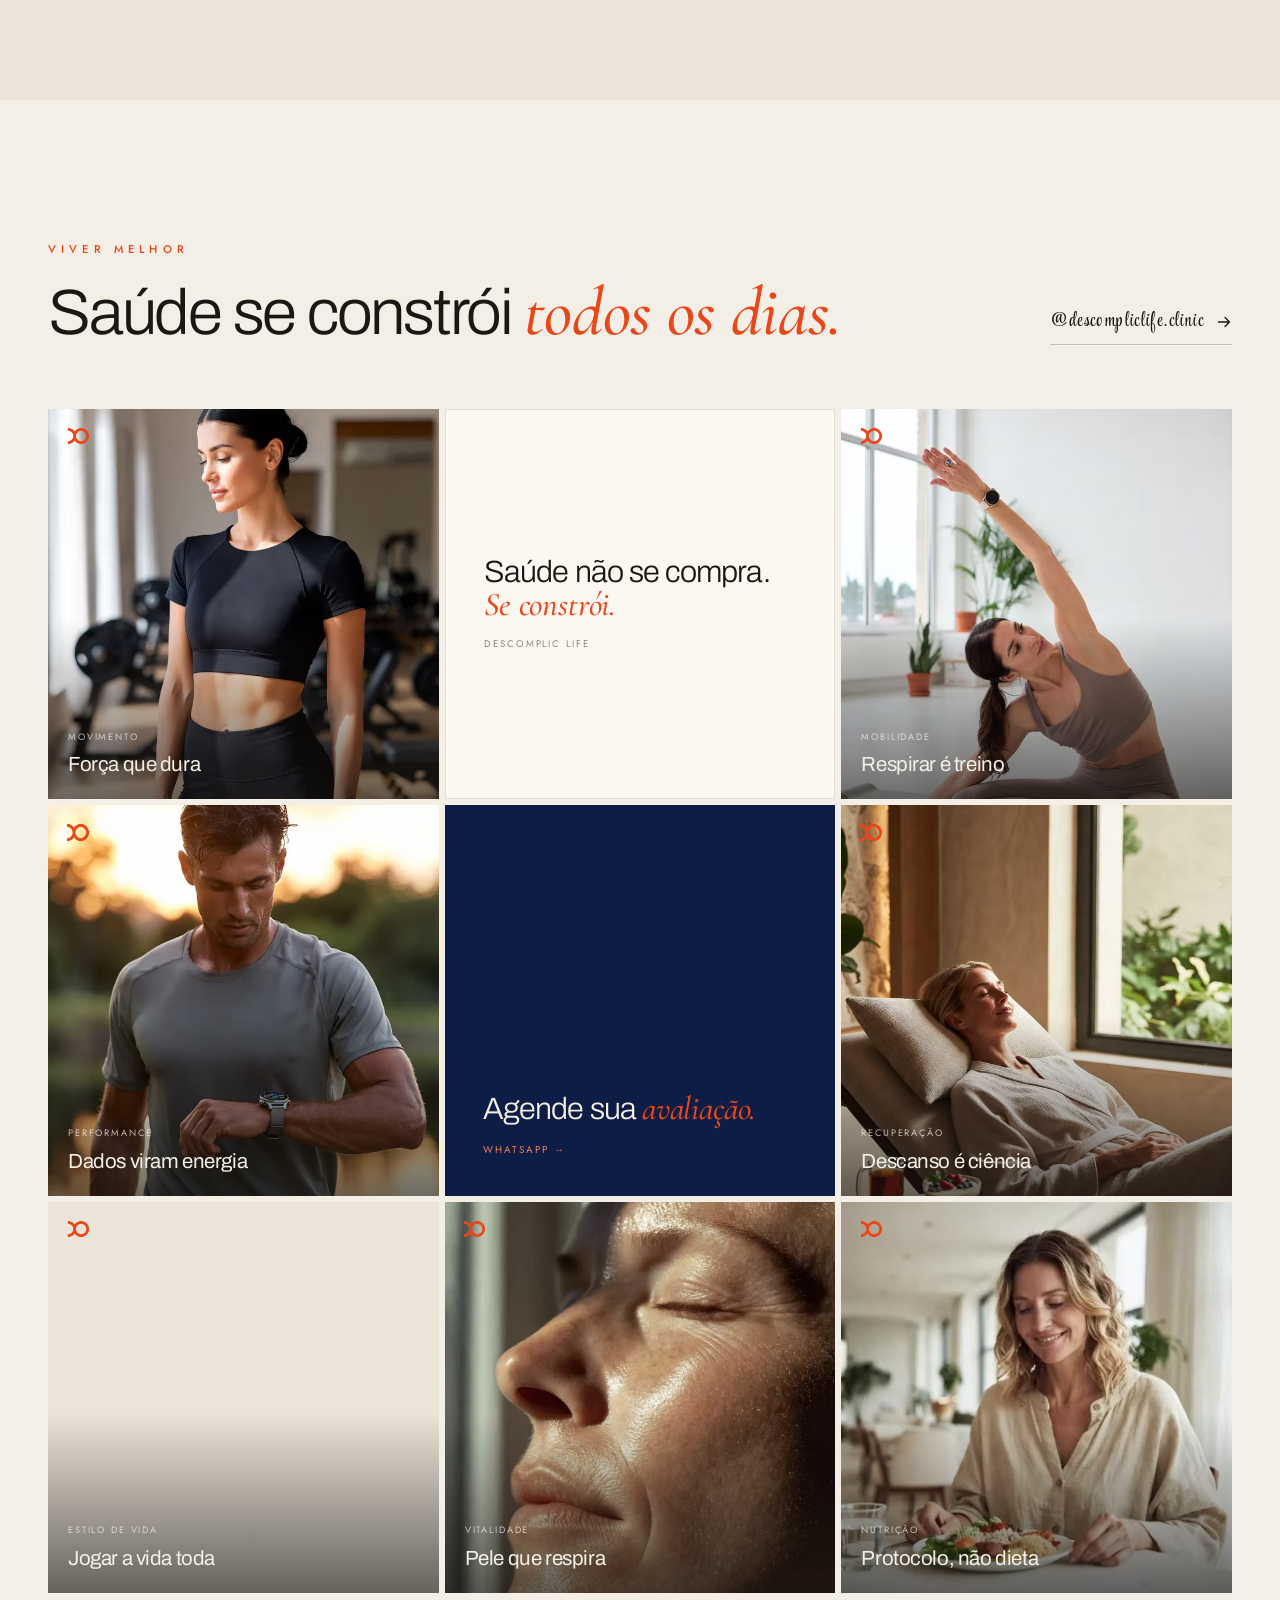
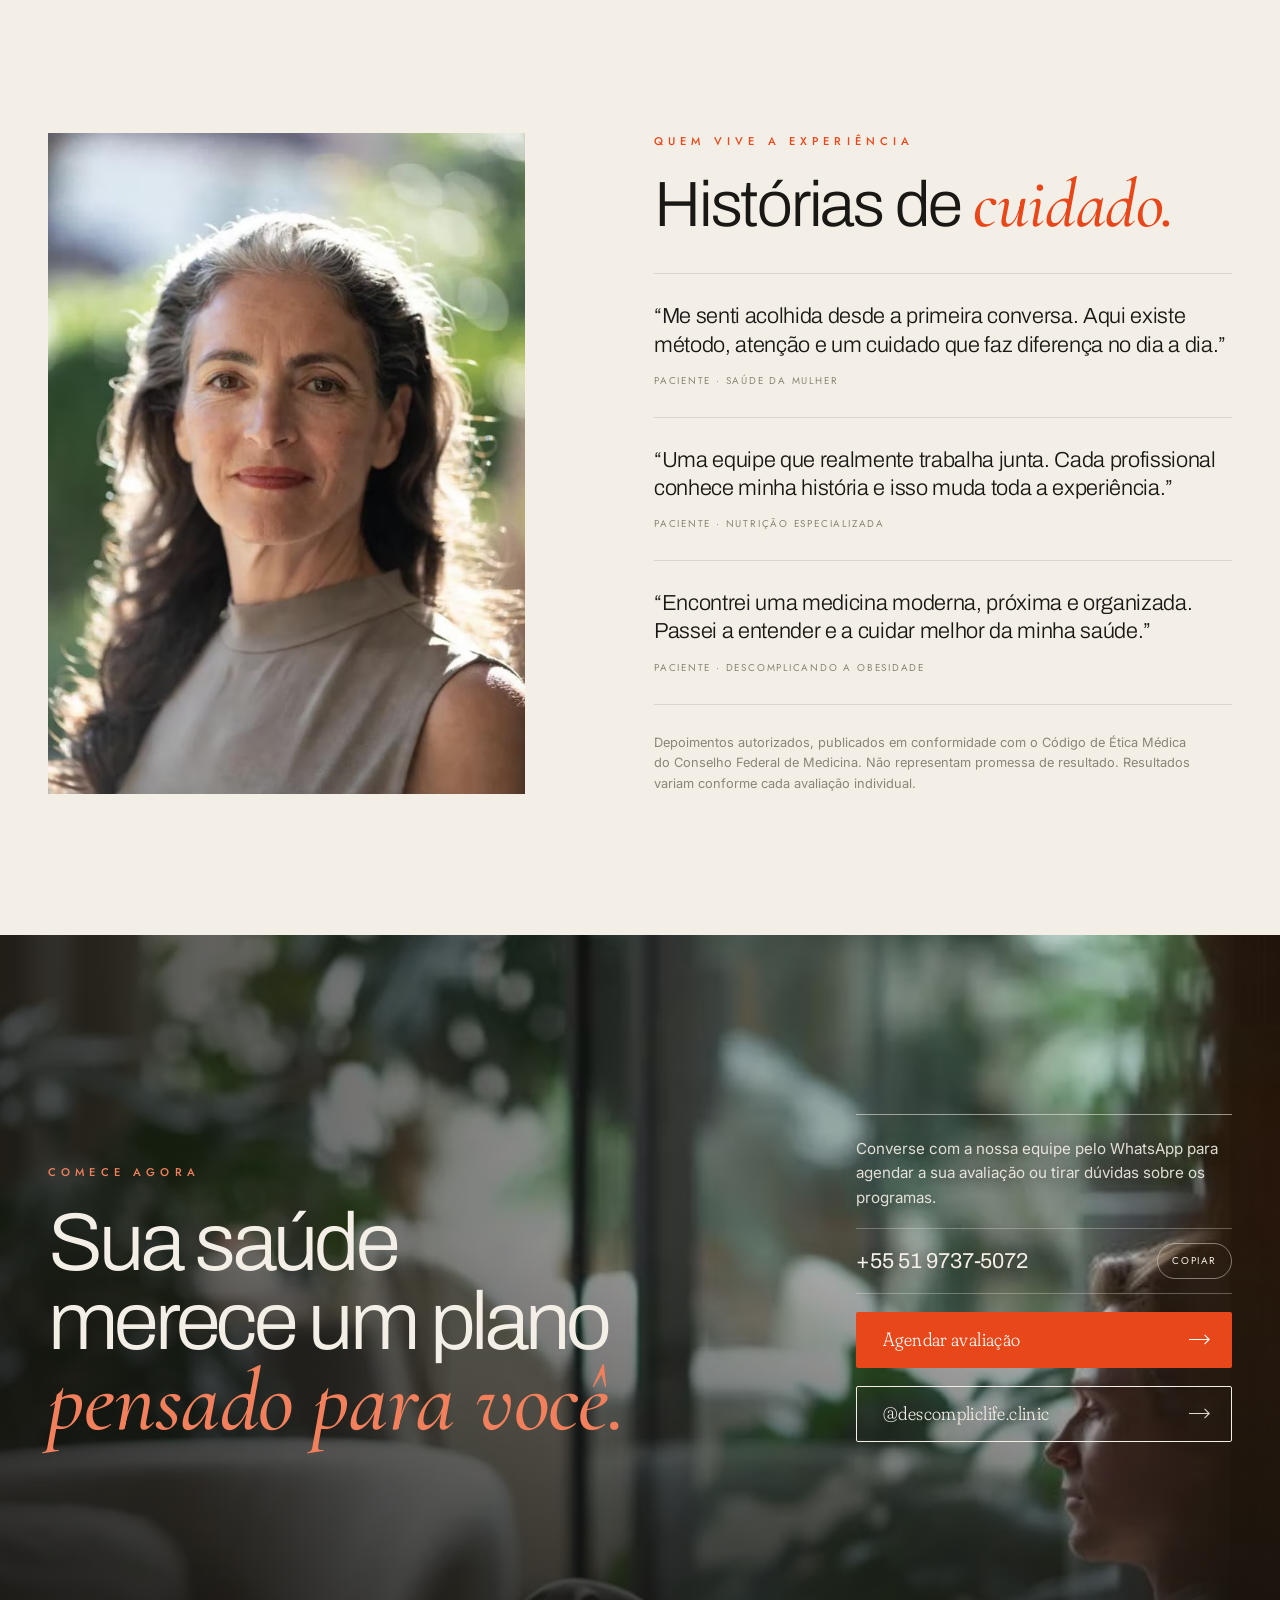
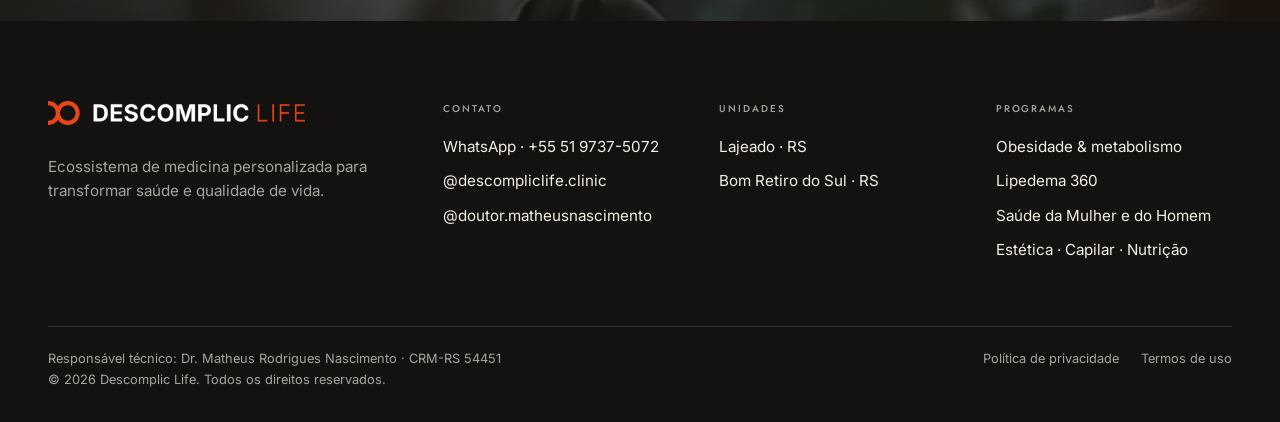
==== commit f0ab8216: "Faixa e menu com Sacramento Co-Authored-By: Claude Opus 5.5 <noreply@anthropic.com>" ====
--- a/index.html
+++ b/index.html
@@ -25,7 +25,7 @@
 </script>
 <link rel="preconnect" href="https://fonts.googleapis.com">
 <link rel="preconnect" href="https://fonts.gstatic.com" crossorigin>
-<link rel="stylesheet" href="https://fonts.googleapis.com/css2?family=Archivo:wght@300;400;500;800&family=Cormorant+Garamond:ital,wght@1,500&family=Inter:wght@400;500&family=Jost:wght@400;500&family=Style+Script&family=Fraunces:opsz,wght,SOFT,WONK@9..144,300,100,1&display=swap">
+<link rel="stylesheet" href="https://fonts.googleapis.com/css2?family=Archivo:wght@300;400;500;800&family=Cormorant+Garamond:ital,wght@1,500&family=Inter:wght@400;500&family=Jost:wght@400;500&family=Style+Script&family=Sacramento&family=Fraunces:opsz,wght,SOFT,WONK@9..144,300,100,1&display=swap">
 <style>
 /* Layout: "a Casa em capítulos" — full-bleed photography carries every section; paper and onyx bands alternate;
    type follows the brand kit: Archivo light for display, one italic Instrument Serif accent in orange, mono eyebrows. */
@@ -372,6 +372,10 @@
 .chip,.hero .meta{font-size:1.1rem}
 @media (max-width:640px){.hero .meta{flex-wrap:wrap;row-gap:14px}.hero .meta .cap{flex:1 1 100%;white-space:nowrap}}
 .marq span{font-size:1.35rem}
+.marq span,.sheet a.l,.nav .links a{font-family:'Sacramento','Style Script',cursive;font-weight:400;letter-spacing:.02em;word-spacing:.1em}
+.marq span{font-size:1.9rem}
+.sheet a.l{font-size:3.1rem;line-height:1.15}
+.nav .links a{font-size:1.55rem}
 </style>
 </head>
 <body>
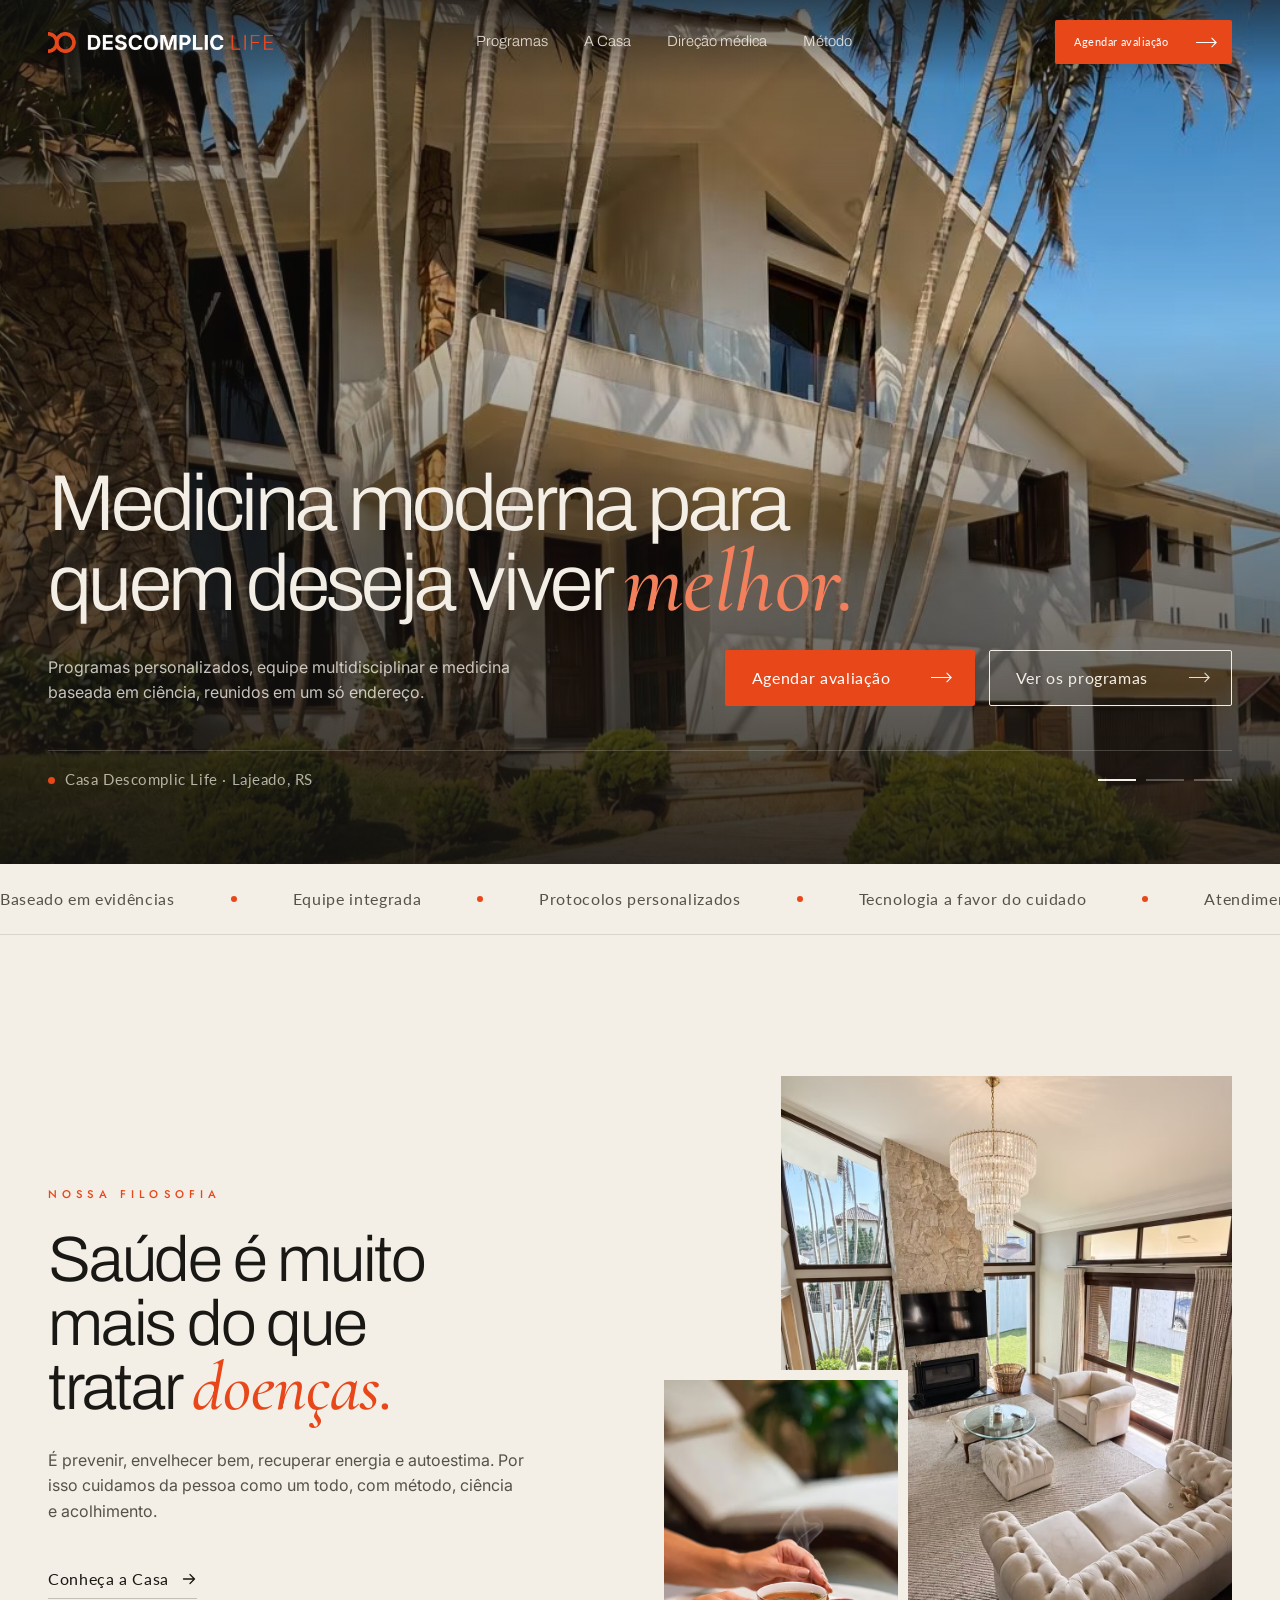
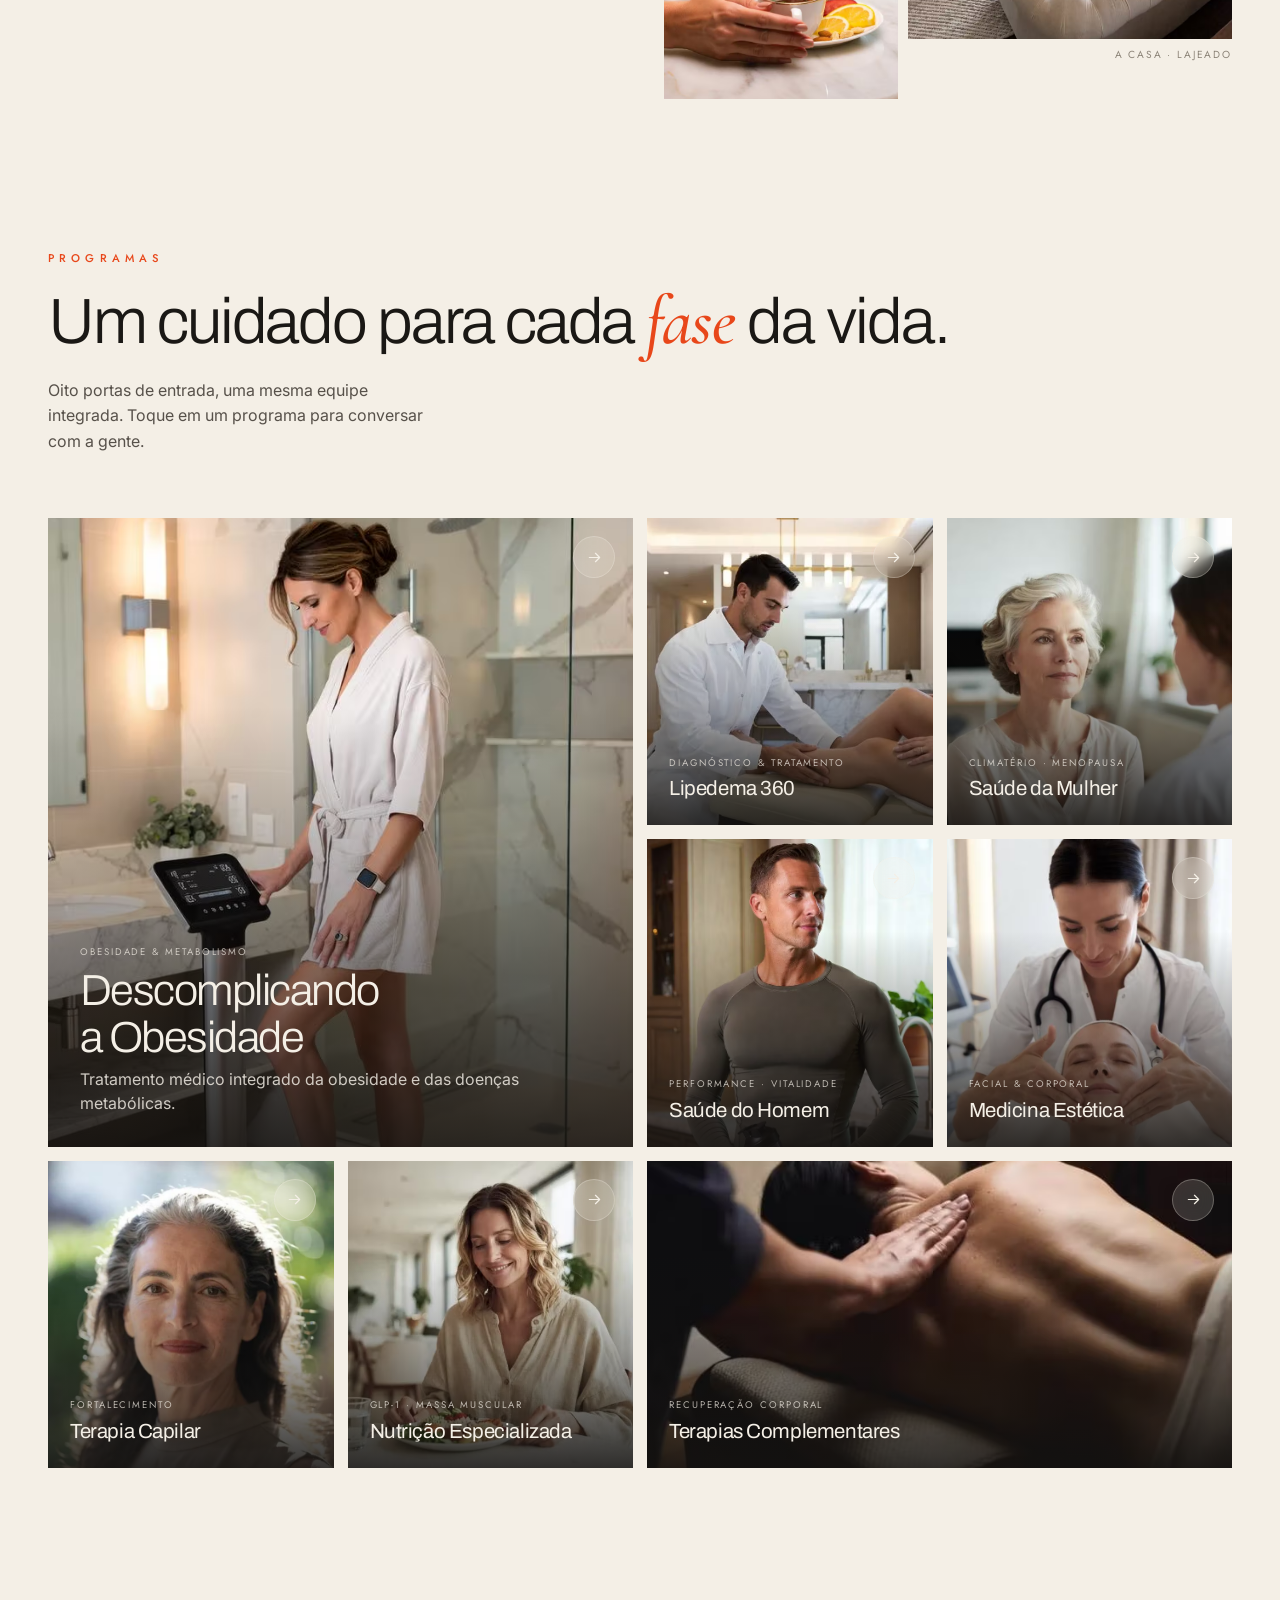
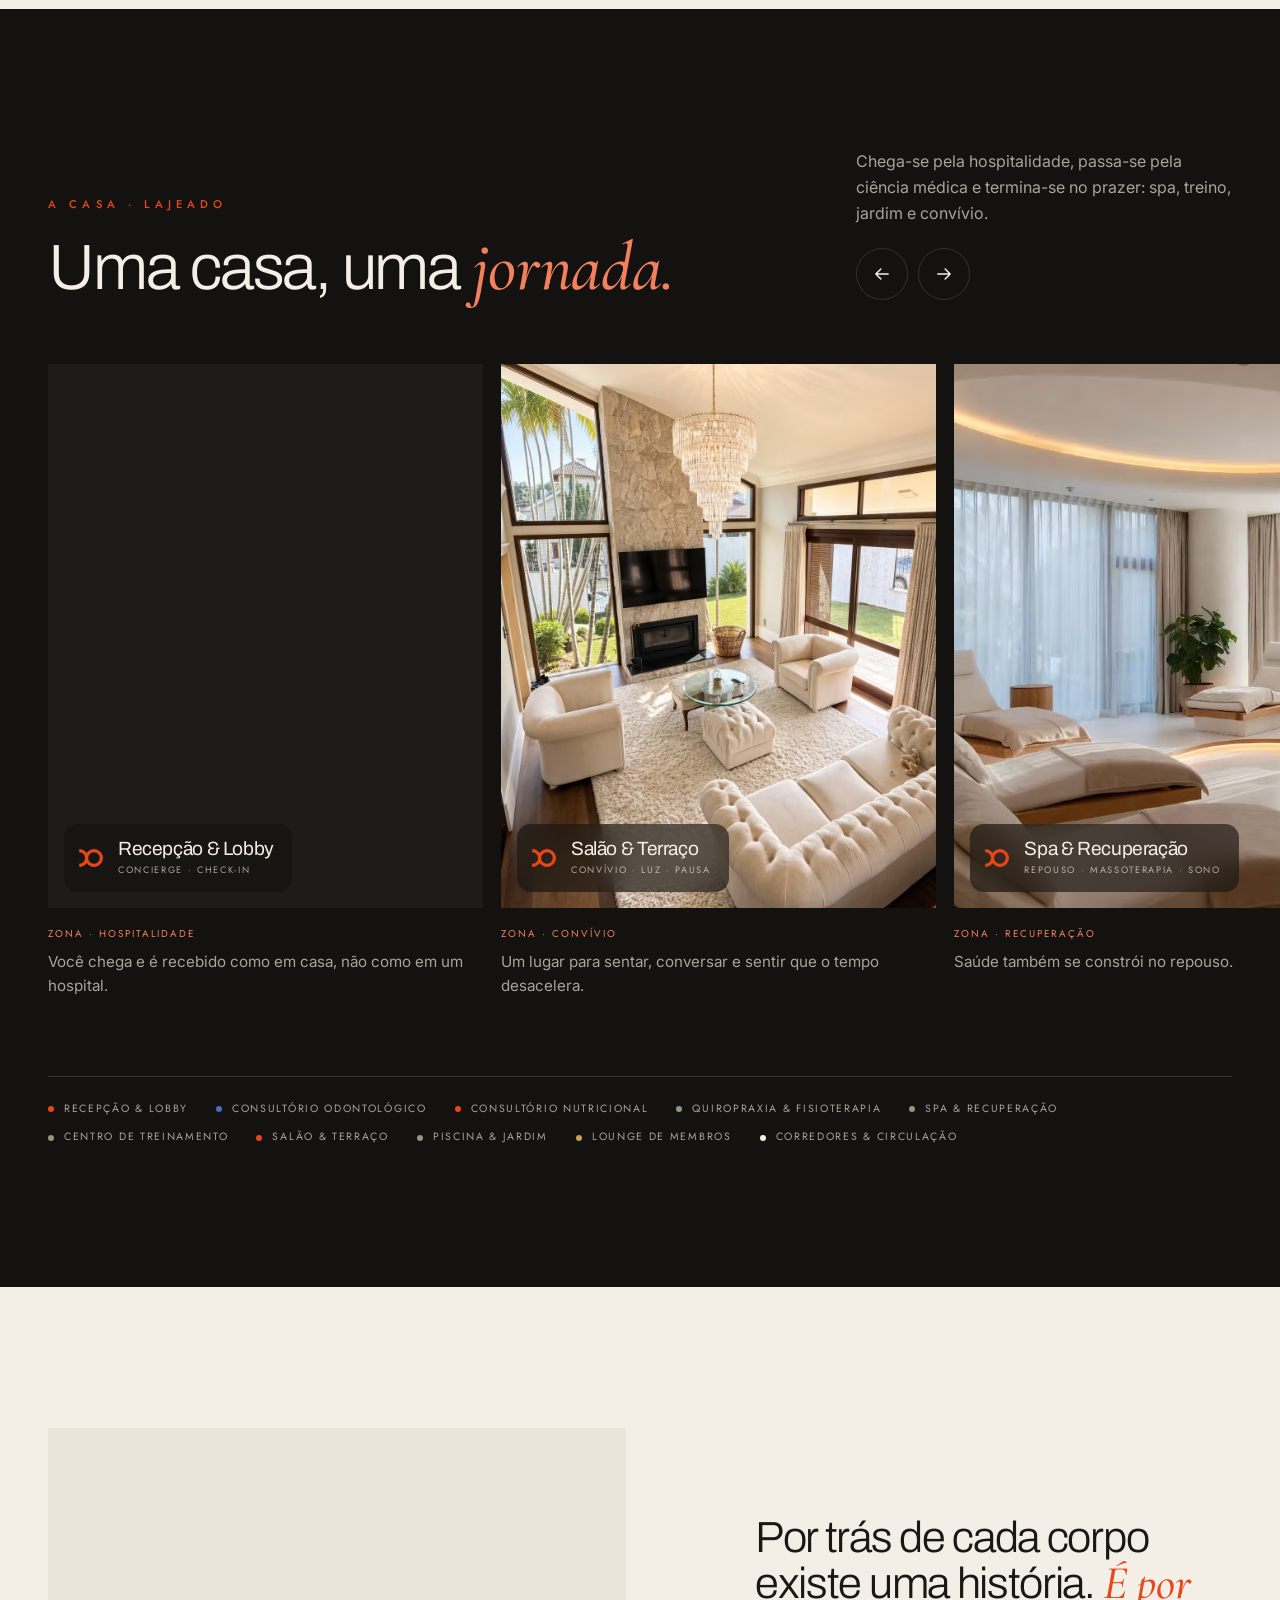
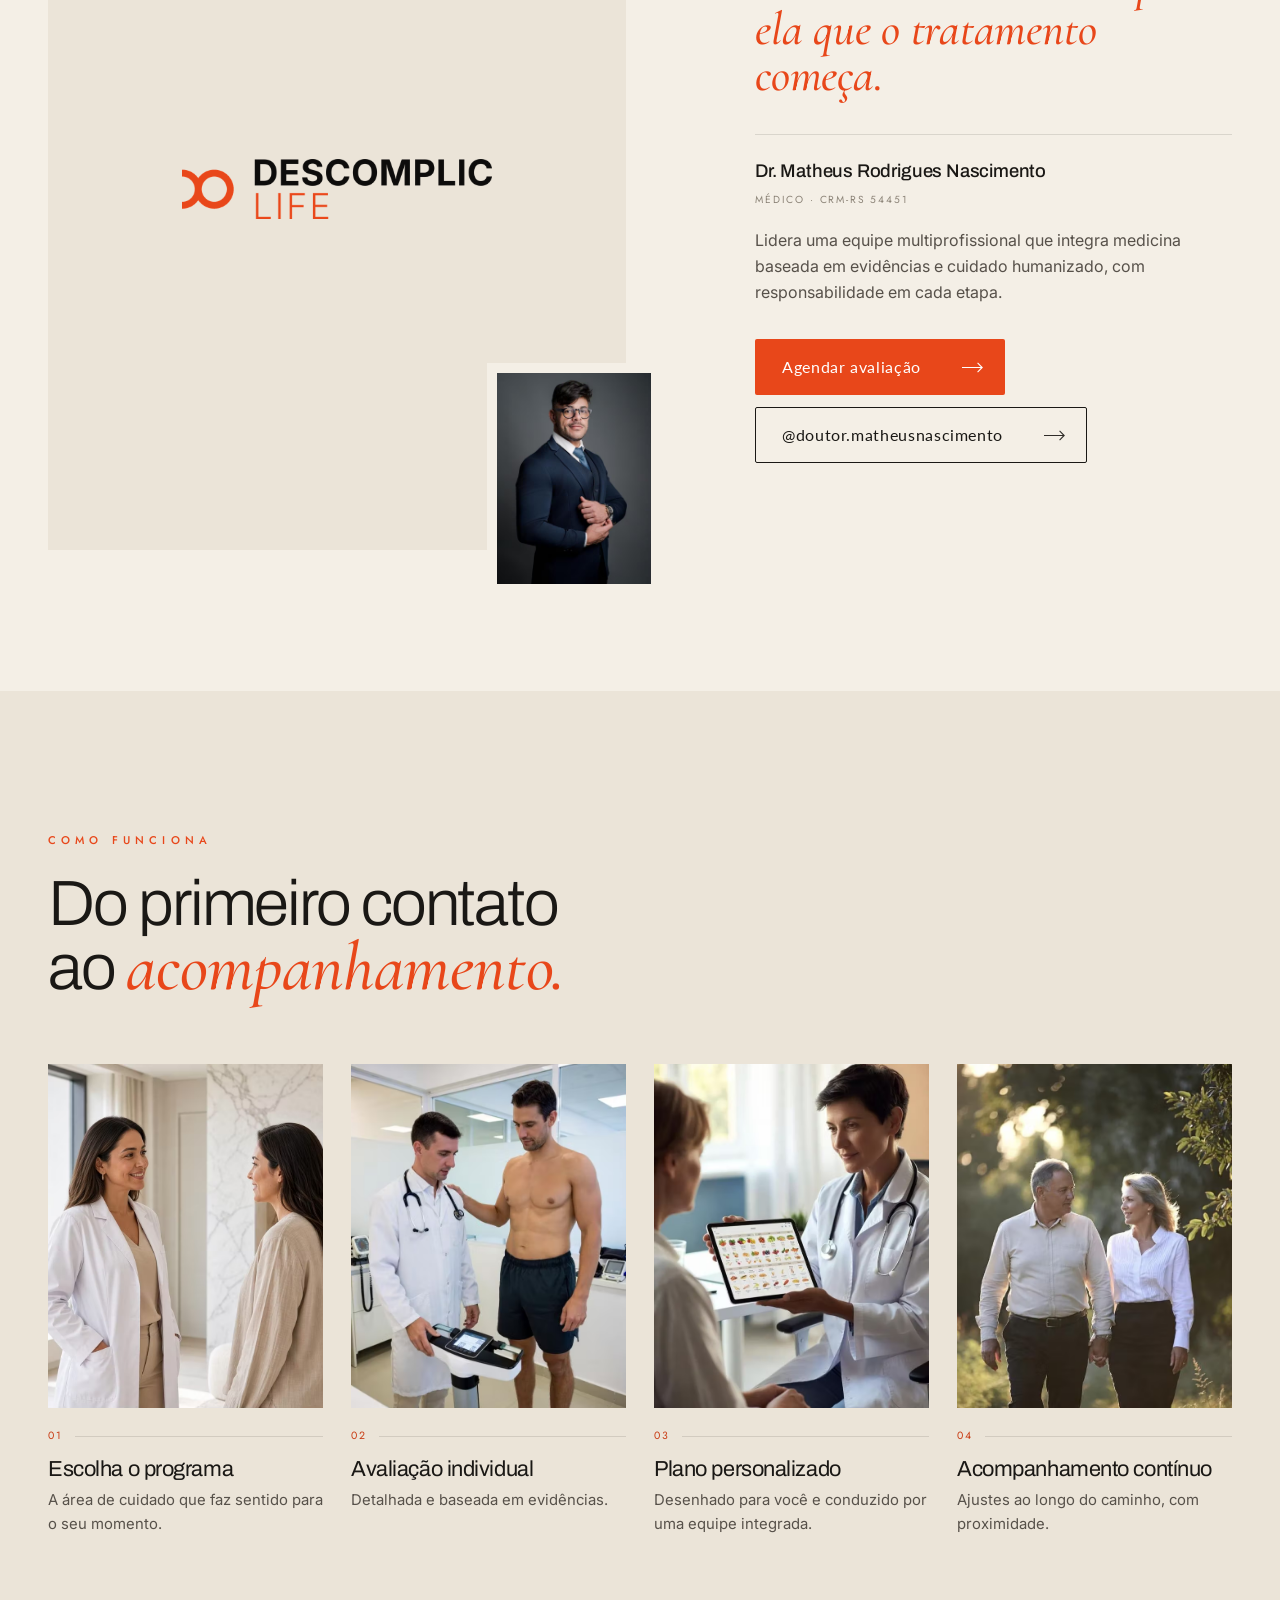
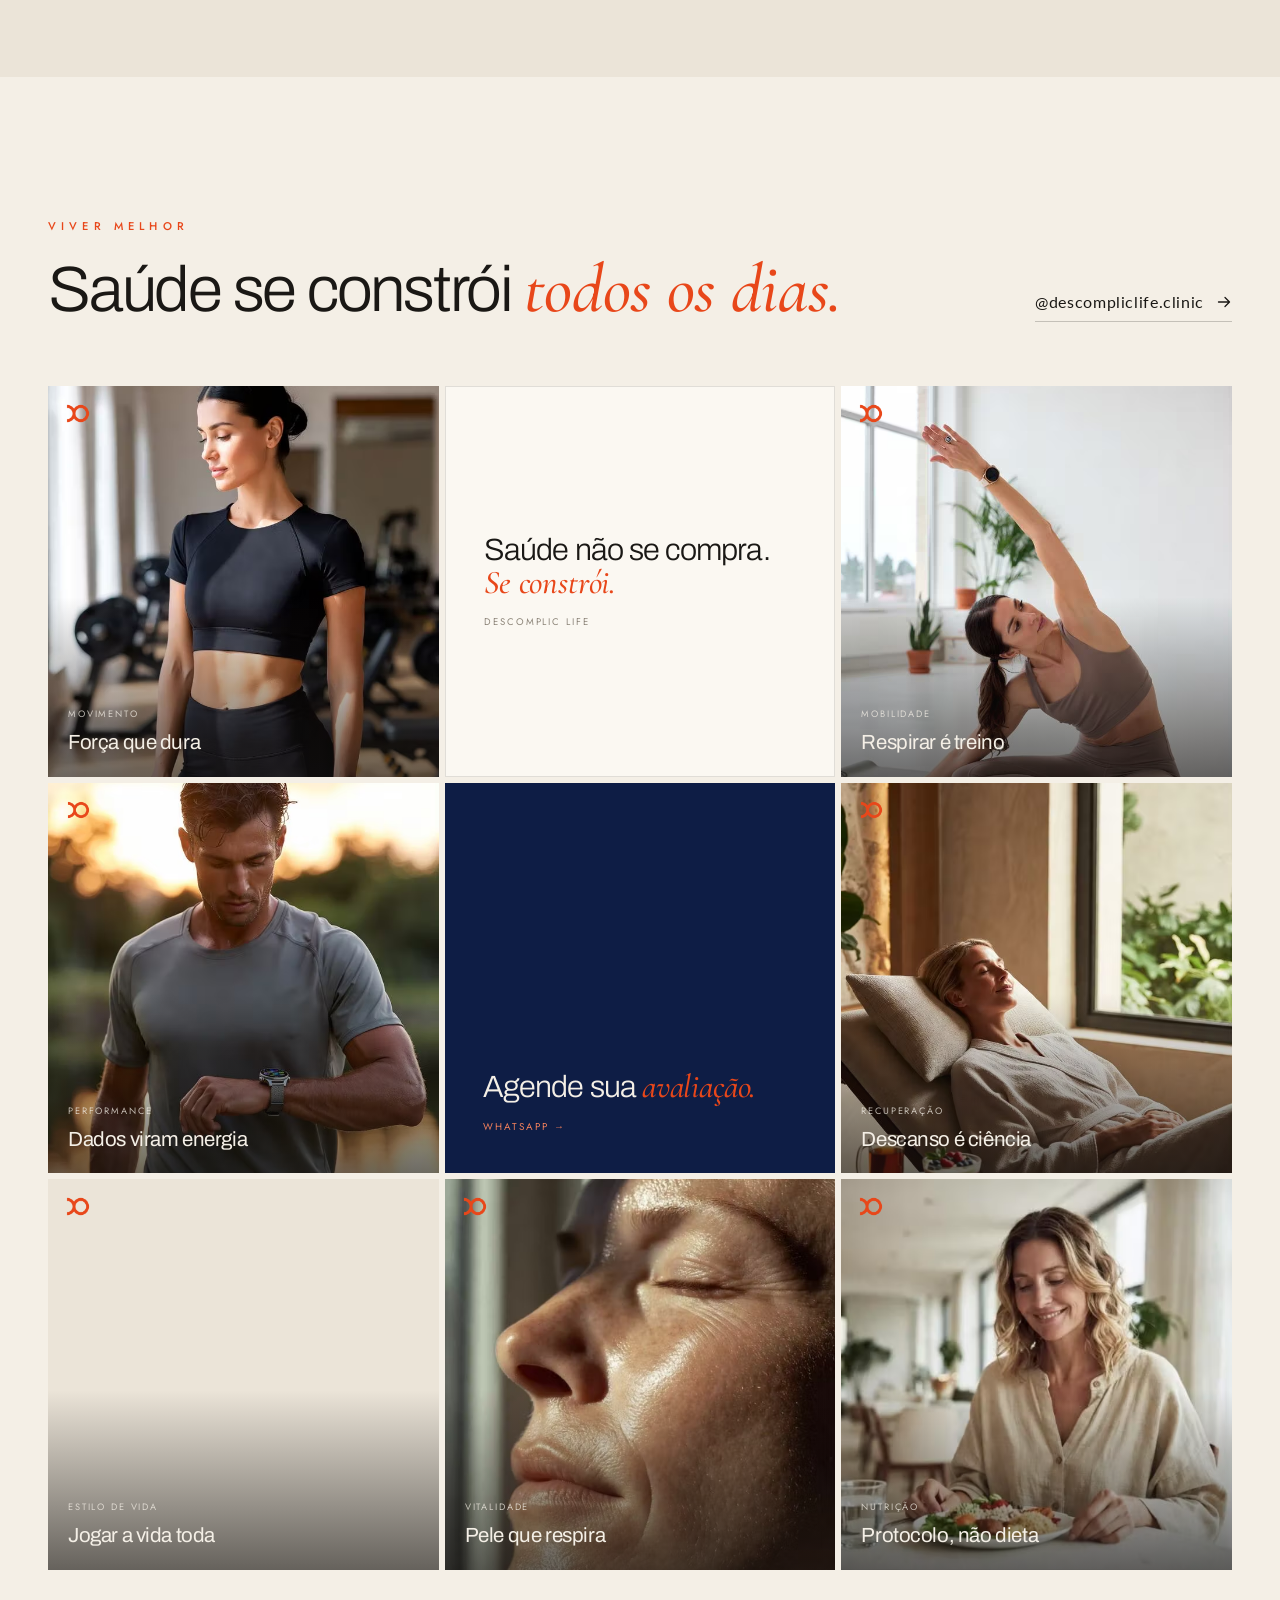
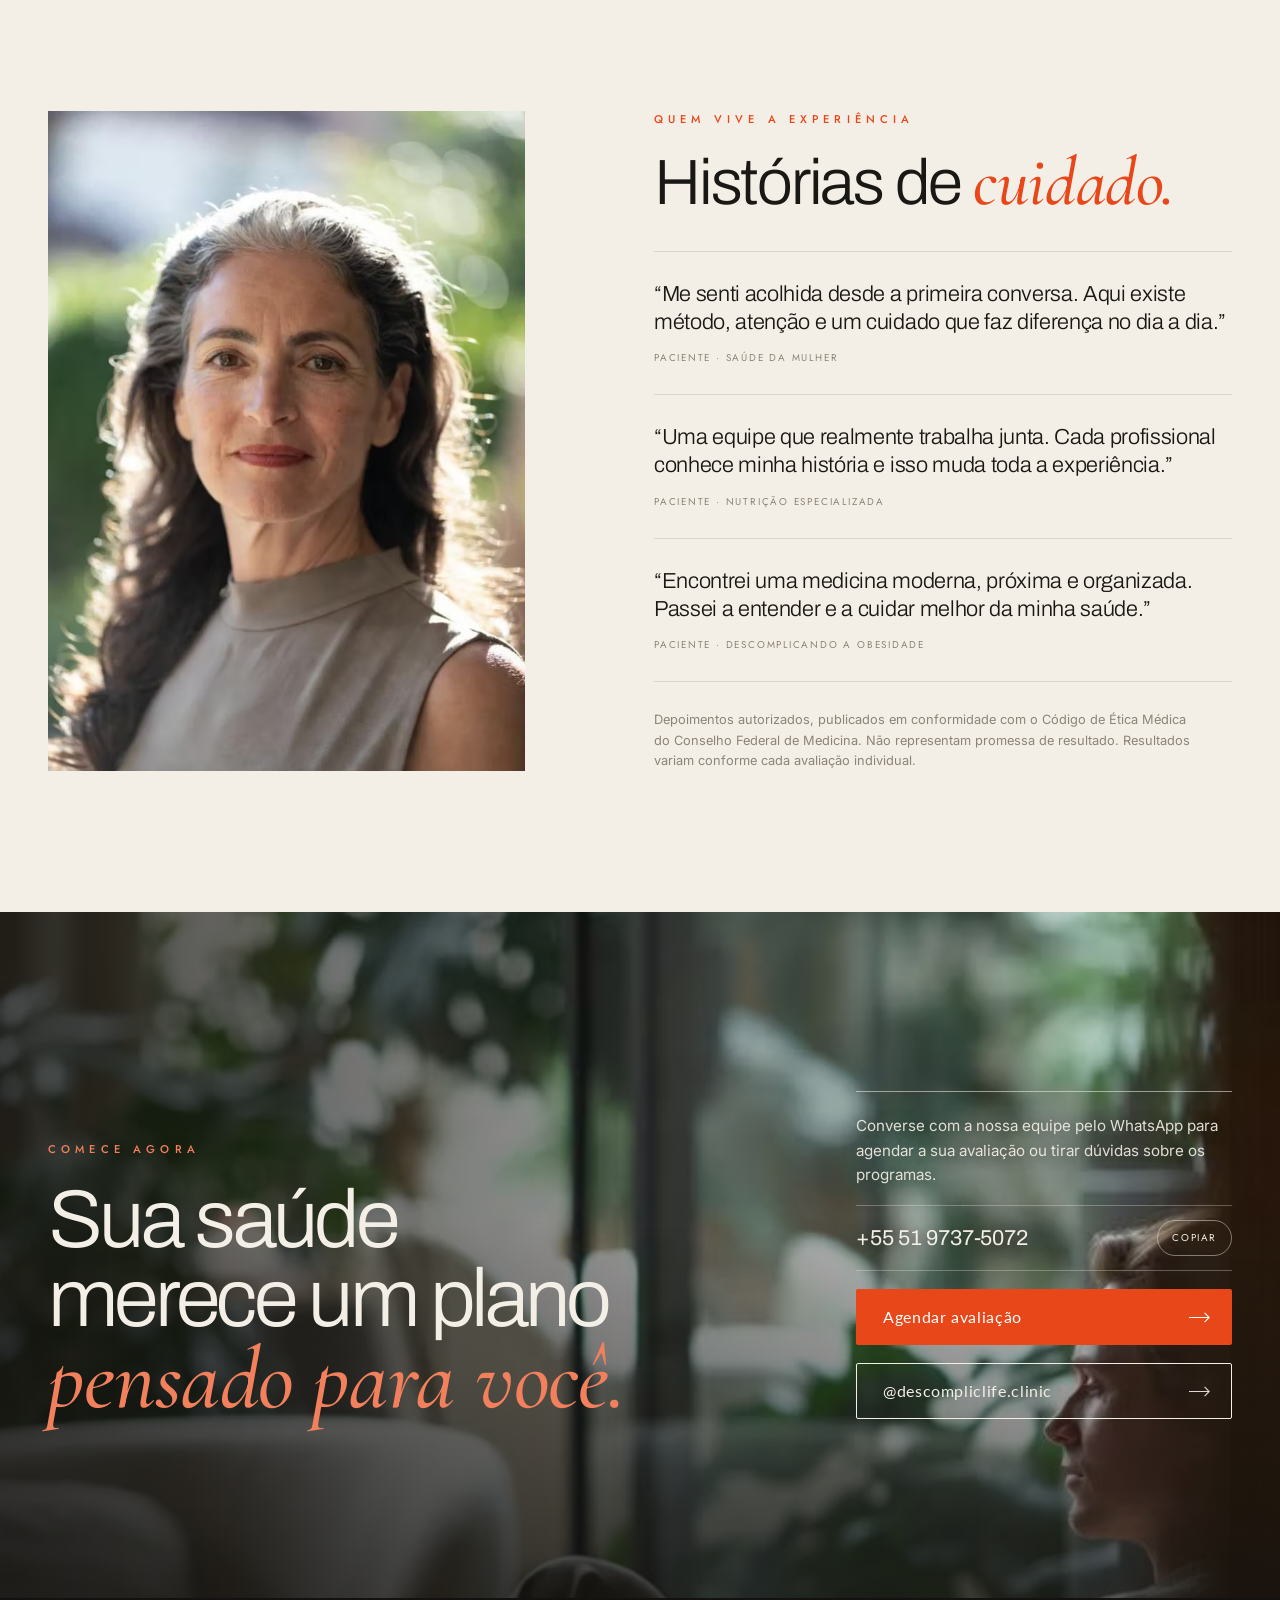
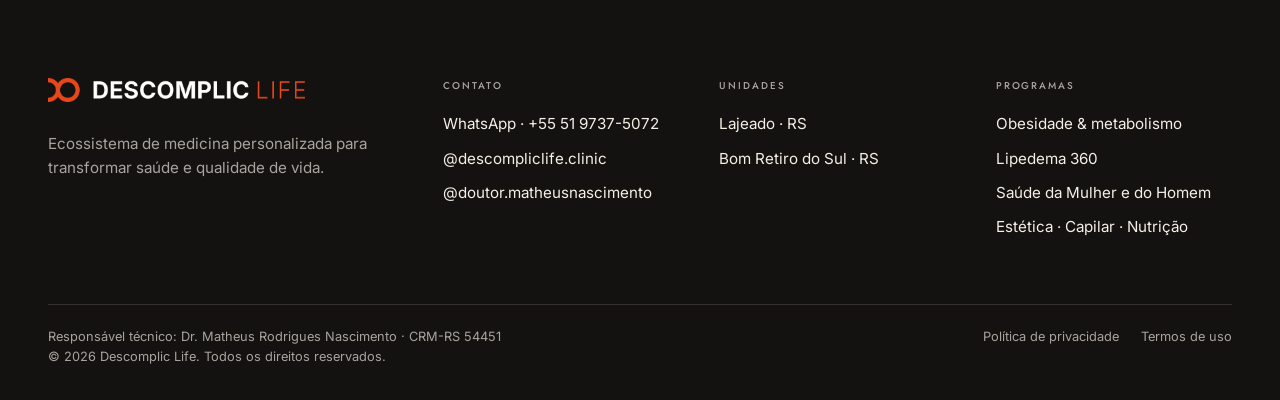
==== commit f231a525: "Lato em botões, faixa e etiquetas; menu em Archivo Co-Authored-By: Claude Opus 5.5 <noreply@anthropi" ====
--- a/index.html
+++ b/index.html
@@ -25,7 +25,7 @@
 </script>
 <link rel="preconnect" href="https://fonts.googleapis.com">
 <link rel="preconnect" href="https://fonts.gstatic.com" crossorigin>
-<link rel="stylesheet" href="https://fonts.googleapis.com/css2?family=Archivo:wght@300;400;500;800&family=Cormorant+Garamond:ital,wght@1,500&family=Inter:wght@400;500&family=Jost:wght@400;500&family=Style+Script&family=Sacramento&family=Fraunces:opsz,wght,SOFT,WONK@9..144,300,100,1&display=swap">
+<link rel="stylesheet" href="https://fonts.googleapis.com/css2?family=Archivo:wght@300;400;500;800&family=Cormorant+Garamond:ital,wght@1,500&family=Inter:wght@400;500&family=Jost:wght@400;500&family=Lato:wght@400;700&display=swap">
 <style>
 /* Layout: "a Casa em capítulos" — full-bleed photography carries every section; paper and onyx bands alternate;
    type follows the brand kit: Archivo light for display, one italic Instrument Serif accent in orange, mono eyebrows. */
@@ -362,20 +362,16 @@
 
 @media (prefers-reduced-motion:reduce){*,*::before,*::after{animation:none!important;transition:none!important}html{scroll-behavior:auto}.js .zoom:not(.seen) img{transform:none}}
 
-/* ---------- assinatura (Style Script) em botões, menu, faixa e etiquetas ---------- */
-:root{--sign:'Style Script','Segoe Script','Brush Script MT',cursive;--sign-ls:.07em;--sign-ws:.18em}
-.btn,.arrow-link,.nav .links a,.sheet a.l,.chip,.hero .meta,.marq span{font-family:var(--sign);font-weight:400;letter-spacing:var(--sign-ls);word-spacing:var(--sign-ws);text-transform:none}
-.btn{font-family:'Fraunces',Georgia,serif;font-weight:300;font-variation-settings:'SOFT' 100,'WONK' 1,'opsz' 144;font-size:1.2rem;letter-spacing:.02em;word-spacing:normal}
-.arrow-link{font-size:1.24rem}
-.nav .links a{font-size:1.2rem}
-.sheet a.l{font-size:2.5rem;line-height:1.2;letter-spacing:.05em}
-.chip,.hero .meta{font-size:1.1rem}
+/* ---------- Lato em botões, faixa e etiquetas; Archivo no menu ---------- */
+:root{--clean:'Lato','Inter',system-ui,sans-serif}
+.btn,.arrow-link,.chip,.hero .meta,.marq span{font-family:var(--clean);font-weight:400;letter-spacing:.04em;word-spacing:normal;text-transform:none}
+.btn{font-size:1rem}
+.arrow-link{font-size:.98rem}
+.chip,.hero .meta{font-size:.92rem}
+.marq span{font-size:1.02rem}
+.nav .links a{font-family:var(--display);font-weight:300;font-size:.92rem;letter-spacing:0;text-transform:none}
+.sheet a.l{font-family:var(--display);font-weight:300;font-size:1.65rem;letter-spacing:-.02em;line-height:1.2;padding-block:14px}
 @media (max-width:640px){.hero .meta{flex-wrap:wrap;row-gap:14px}.hero .meta .cap{flex:1 1 100%;white-space:nowrap}}
-.marq span{font-size:1.35rem}
-.marq span,.sheet a.l,.nav .links a{font-family:'Sacramento','Style Script',cursive;font-weight:400;letter-spacing:.02em;word-spacing:.1em}
-.marq span{font-size:1.9rem}
-.sheet a.l{font-size:3.1rem;line-height:1.15}
-.nav .links a{font-size:1.55rem}
 </style>
 </head>
 <body>
